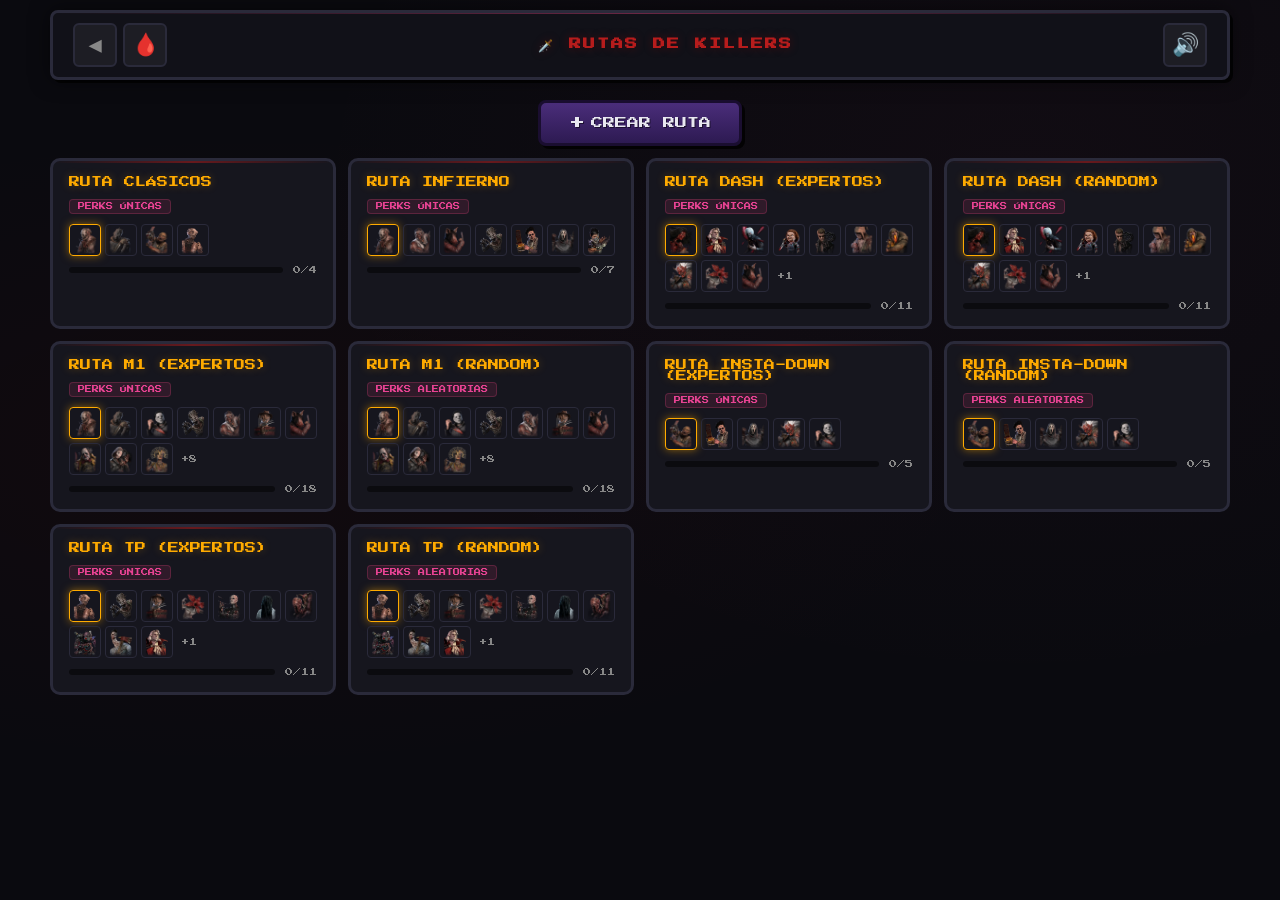
==== killer-routes.html @ 7a3ee20f "dbd" ====
<!DOCTYPE html>
<html lang="es">
<head>
    <meta charset="UTF-8">
    <meta name="viewport" content="width=device-width, initial-scale=1.0">
    <title>DBD Killer Routes | Dead by Daylight Roulette Challenge</title>
    <meta name="description" content="Crea rutas personalizadas de killers en Dead by Daylight. Desafia tu suerte con perks aleatorias, perks unicas y todo aleatorio. DBD roulette para partidas extremas.">
    <meta name="robots" content="index, follow, max-snippet:160, max-image-preview:large">
    <link rel="canonical" href="https://TU-DOMINIO.com/killer-routes.html">
    <meta property="og:title" content="DBD Killer Routes | Dead by Daylight Roulette Challenge">
    <meta property="og:description" content="Crea rutas personalizadas de killers para Dead by Daylight. Perks aleatorias, perks unicas y todo aleatorio en un solo desafio.">
    <meta property="og:type" content="website">
    <meta property="og:url" content="https://TU-DOMINIO.com/killer-routes.html">
    <meta property="og:locale" content="es_ES">
    <meta name="twitter:card" content="summary_large_image">
    <meta name="twitter:title" content="DBD Killer Routes | Dead by Daylight Roulette Challenge">
    <meta name="twitter:description" content="Rutas de killers con perks aleatorias para Dead by Daylight. DBD roulette challenge.">
    <link rel="icon" href="data:image/svg+xml,<svg xmlns='http://www.w3.org/2000/svg' viewBox='0 0 100 100'><text y='.9em' font-size='90'>🎲</text></svg>">
    <link rel="stylesheet" href="styles.css">
    <link href="https://fonts.googleapis.com/css2?family=Press+Start+2P&family=Share+Tech+Mono&display=swap" rel="stylesheet">
    <link rel="stylesheet" href="killer-routes.css">
    <script type="application/ld+json">
    {
      "@context": "https://schema.org",
      "@type": "WebApplication",
      "name": "DBD Killer Routes - Dead by Daylight Roulette",
      "url": "https://TU-DOMINIO.com/killer-routes.html",
      "description": "Crea y juega rutas personalizadas de killers con perks aleatorias en Dead by Daylight.",
      "applicationCategory": "GameApplication",
      "operatingSystem": "Web",
      "inLanguage": "es"
    }
    </script>
</head>
<body>
    <div class="app-container">
        <header class="top-bar">
            <nav class="kr-nav-links" aria-label="Navegacion principal">
                <a href="index.html" class="nav-btn" title="Reto Principal">◀</a>
                <a href="unique-killer.html" class="nav-btn" title="Killer Único">🩸</a>
            </nav>
            <div class="top-bar-title">
                <h1 class="page-title">🗡️ RUTAS DE KILLERS</h1>
            </div>
            <button class="config-btn" id="configBtn" title="Sonidos">🔊</button>
        </header>

        <main class="kr-main" id="krMain">
            <div class="kr-list-view" id="krListView">
                <div class="kr-header-actions">
                    <button class="btn btn-create-route" id="btnCreateRoute">
                        <span class="btn-icon">+</span>
                        <span>CREAR RUTA</span>
                    </button>
                </div>

                <div class="kr-routes-grid" id="krRoutesGrid">
                    <div class="kr-empty">Aún no hay rutas creadas</div>
                </div>
            </div>

            <div class="kr-create-view" id="krCreateView" style="display:none">
                <div class="kr-create-panel">
                    <h3 class="panel-title">CREAR NUEVA RUTA</h3>
                    <div class="kr-form-group">
                        <label class="kr-label">Nombre de la ruta</label>
                        <input type="text" id="routeNameInput" class="kr-input" placeholder="Ej: Killers Dash" maxlength="30">
                    </div>
                    <div class="kr-form-group">
                        <label class="kr-label">Tipo de desafío</label>
                        <div class="kr-challenge-types" id="challengeTypes">
                            <button class="kr-challenge-btn active" data-type="perks_random">PERKS ALEATORIAS</button>
                            <button class="kr-challenge-btn" data-type="perks_unique">PERKS ÚNICAS</button>
                            <button class="kr-challenge-btn" data-type="all_random">TODO ALEATORIO</button>
                            <button class="kr-challenge-btn" data-type="no_restriction">SIN RESTRICCIÓN</button>
                        </div>
                    </div>
                    <div class="kr-form-group">
                        <label class="kr-label">Selecciona los killers de la ruta</label>
                        <div class="kr-killer-selector" id="killerSelector"></div>
                    </div>
                    <div class="kr-form-group">
                        <label class="kr-label">Orden de la ruta</label>
                        <div class="kr-route-order" id="routeOrder"></div>
                    </div>
                    <div class="kr-create-actions">
                        <button class="btn btn-save-route" id="btnSaveRoute">GUARDAR RUTA</button>
                        <button class="btn btn-close" id="btnCancelCreate">CANCELAR</button>
                    </div>
                </div>
            </div>

            <div class="kr-play-view" id="krPlayView" style="display:none">
                <div class="kr-route-info" id="krRouteInfo">
                    <div class="kr-route-header">
                        <button class="btn btn-back" id="btnBackToList">◀ RUTAS</button>
                        <h2 class="kr-route-title" id="krRouteTitle">—</h2>
                        <div class="kr-route-meta" id="krRouteMeta"></div>
                    </div>
                    <div class="kr-progress-bar-container">
                        <div class="kr-progress-bar-fill" id="krProgressFill" style="width:0%"></div>
                    </div>
                    <div class="kr-progress-info">
                        <span class="kr-progress-text" id="krProgressText">0 / 0</span>
                    </div>
                </div>

                <div class="kr-current-challenge" id="krCurrentChallenge" style="display:none">
                    <div class="kr-challenge-killer" id="krChallengeKiller">
                        <div class="kr-portrait" id="krPortrait">
                            <span class="killer-placeholder-icon">?</span>
                        </div>
                        <p class="kr-killer-name" id="krKillerName">Esperando...</p>
                    </div>

                    <div class="kr-challenge-perks" id="krChallengePerks"></div>

                    <div class="kr-challenge-actions">
                        <button class="btn btn-win" id="btnRouteWin">
                            <span class="btn-icon">✓</span>
                            <span>VICTORIA</span>
                        </button>
                        <button class="btn btn-lose" id="btnRouteLose">
                            <span class="btn-icon">✗</span>
                            <span>DERROTA</span>
                        </button>
                    </div>
                </div>

                <div class="kr-route-paths" id="krRoutePaths"></div>

                <div class="kr-play-actions" id="krPlayActions">
                    <button class="btn btn-start-route" id="btnStartRoute">
                        <span class="randomize-icon">⚔️</span>
                        INICIAR DESAFÍO
                    </button>
                    <button class="btn btn-reset-route" id="btnResetRoute">REINICIAR RUTA</button>
                </div>
            </div>
        </main>
    </div>

    <div class="modal-overlay" id="resetRouteModal">
        <div class="modal">
            <h2 class="modal-title">⚠ CONFIRMAR</h2>
            <p class="modal-text">¿Reiniciar el progreso de esta ruta? Perderás todo avance.</p>
            <div class="modal-buttons">
                <button class="btn btn-danger" id="btnConfirmResetRoute">SÍ, REINICIAR</button>
                <button class="btn btn-close" id="btnCancelResetRoute">CANCELAR</button>
            </div>
        </div>
    </div>

    <div class="modal-overlay" id="deleteRouteModal">
        <div class="modal">
            <h2 class="modal-title">⚠ ELIMINAR RUTA</h2>
            <p class="modal-text" id="deleteRouteText">¿Estás seguro de eliminar esta ruta?</p>
            <div class="modal-buttons">
                <button class="btn btn-danger" id="btnConfirmDeleteRoute">ELIMINAR</button>
                <button class="btn btn-close" id="btnCancelDeleteRoute">CANCELAR</button>
            </div>
        </div>
    </div>

    <div class="tooltip" id="tooltip"></div>
    <div class="toast-container" id="toastContainer"></div>

    <script src="killer-routes.js"></script>
</body>
</html>
---- styles.css ----
:root {
    --bg-main: #0a0a0f;
    --bg-dark: #111118;
    --bg-panel: #16161e;
    --bg-panel-light: #1c1c28;
    --border-thick: 3px;
    --border-color: #2a2a3a;
    --border-highlight: #4a4a5a;
    --color-pink: #c23b6e;
    --color-pink-light: #e84393;
    --color-green: #1db954;
    --color-green-dark: #168f42;
    --color-red: #b71c1c;
    --color-red-dark: #8b1515;
    --color-blue-killer: #1a3a5c;
    --color-blue-killer-hover: #224a72;
    --color-gray-panel: #1e1e2a;
    --color-gray-selected: #2d2050;
    --color-orange: #e17055;
    --color-yellow: #ffc107;
    --color-white: #e8e8f0;
    --color-gold: #ffab00;
    --color-blood: #8b0000;
    --color-blood-glow: rgba(139, 0, 0, 0.3);
    --shadow-retro: 3px 3px 0px rgba(0, 0, 0, 0.8);
    --shadow-glow: 0 0 15px rgba(194, 59, 110, 0.15);
    --transition-normal: 0.3s ease;
    --font-retro: 'Press Start 2P', cursive;
    --font-mono: 'Share Tech Mono', monospace;
}

* {
    margin: 0;
    padding: 0;
    box-sizing: border-box;
}

body {
    font-family: var(--font-mono);
    background-color: var(--bg-main);
    background-image:
        radial-gradient(ellipse at 20% 50%, rgba(139, 0, 0, 0.06) 0%, transparent 50%),
        radial-gradient(ellipse at 80% 20%, rgba(194, 59, 110, 0.04) 0%, transparent 50%);
    color: var(--color-white);
    min-height: 100vh;
    overflow-x: hidden;
}

.app-container {
    max-width: 1200px;
    margin: 0 auto;
    padding: 10px;
    min-height: 100vh;
    display: flex;
    flex-direction: column;
}

/* ===== TOP BAR ===== */
.top-bar {
    background: var(--bg-dark);
    border: var(--border-thick) solid var(--border-color);
    border-radius: 8px;
    padding: 10px 20px;
    display: flex;
    align-items: center;
    justify-content: space-between;
    box-shadow: var(--shadow-retro), 0 0 20px rgba(0, 0, 0, 0.5);
    margin-bottom: 10px;
    color: var(--color-white);
    position: relative;
    overflow: hidden;
}

.top-bar::before {
    content: '';
    position: absolute;
    top: 0;
    left: 0;
    right: 0;
    height: 1px;
    background: linear-gradient(90deg, transparent, var(--color-pink), transparent);
    opacity: 0.5;
}

.top-bar-title {
    flex: 1;
    text-align: center;
}

.page-title {
    font-family: var(--font-retro);
    font-size: 12px;
    color: var(--color-red);
    text-shadow: 0 0 10px rgba(139, 0, 0, 0.4);
    letter-spacing: 2px;
}

.user-section {
    display: flex;
    align-items: center;
    gap: 10px;
}

.user-avatar {
    width: 44px;
    height: 44px;
    background: linear-gradient(135deg, var(--color-pink), #6b1d3a);
    border: 3px solid var(--border-color);
    border-radius: 50%;
    display: flex;
    align-items: center;
    justify-content: center;
    font-family: var(--font-retro);
    font-size: 16px;
    color: var(--color-white);
    cursor: pointer;
    transition: transform var(--transition-normal), box-shadow var(--transition-normal);
}

.user-avatar:hover {
    transform: scale(1.1);
    box-shadow: 0 0 15px var(--color-pink);
}

.user-name {
    font-family: var(--font-retro);
    font-size: 14px;
    color: var(--color-white);
    text-shadow: 0 0 10px rgba(232, 67, 147, 0.3);
}

.stats-section {
    display: flex;
    gap: 15px;
}

.stat-box {
    background: rgba(255, 255, 255, 0.03);
    border: 2px solid var(--border-color);
    border-radius: 6px;
    padding: 6px 14px;
    text-align: center;
    min-width: 90px;
}

.stat-label {
    display: block;
    font-size: 7px;
    font-family: var(--font-retro);
    color: #555;
    margin-bottom: 2px;
    letter-spacing: 1px;
}

.stat-value {
    display: block;
    font-size: 16px;
    font-family: var(--font-retro);
    color: var(--color-gold);
    text-shadow: 0 0 8px rgba(255, 171, 0, 0.3);
}

.nav-btn {
    background: rgba(255, 255, 255, 0.05);
    border: 2px solid var(--border-color);
    border-radius: 6px;
    color: #888;
    font-size: 22px;
    width: 44px;
    height: 44px;
    cursor: pointer;
    transition: all var(--transition-normal);
    display: flex;
    align-items: center;
    justify-content: center;
    text-decoration: none;
    line-height: 1;
}

.nav-btn:hover {
    background: rgba(139, 0, 0, 0.3);
    color: var(--color-white);
    box-shadow: 0 0 10px rgba(139, 0, 0, 0.3);
}

.config-btn {
    background: rgba(255, 255, 255, 0.05);
    border: 2px solid var(--border-color);
    border-radius: 6px;
    color: #888;
    font-size: 22px;
    width: 44px;
    height: 44px;
    cursor: pointer;
    transition: all var(--transition-normal);
    display: flex;
    align-items: center;
    justify-content: center;
}

.config-btn:hover {
    background: rgba(255, 255, 255, 0.1);
    color: var(--color-white);
    transform: rotate(90deg);
    box-shadow: 0 0 10px rgba(255, 255, 255, 0.1);
}

/* ===== MAIN CONTENT ===== */
.main-content {
    display: flex;
    gap: 10px;
    flex: 1;
}

/* ===== LEFT PANEL ===== */
.left-panel {
    width: 260px;
    min-width: 260px;
    display: flex;
    flex-direction: column;
    gap: 10px;
    flex-shrink: 0;
}

.panel {
    border: var(--border-thick) solid var(--border-color);
    border-radius: 8px;
    padding: 12px;
    box-shadow: var(--shadow-retro);
}

.panel-title {
    font-family: var(--font-retro);
    font-size: 10px;
    margin-bottom: 10px;
    text-align: center;
    letter-spacing: 2px;
}

/* ===== PROGRESS PANEL ===== */
.panel-progress {
    background: linear-gradient(135deg, #3a0a1a, #1a0510);
    border-color: var(--color-pink);
    color: var(--color-white);
    position: relative;
    overflow: hidden;
}

.panel-progress::before {
    content: '';
    position: absolute;
    top: 0;
    left: -100%;
    width: 200%;
    height: 100%;
    background: linear-gradient(90deg, transparent, rgba(194, 59, 110, 0.05), transparent);
    animation: shimmer 3s ease-in-out infinite;
    pointer-events: none;
}

@keyframes shimmer {
    0% { transform: translateX(-50%); }
    100% { transform: translateX(50%); }
}

.panel-progress .panel-title {
    color: var(--color-pink-light);
    text-shadow: 0 0 10px rgba(232, 67, 147, 0.5);
}

.progress-bar-container {
    background: rgba(0, 0, 0, 0.5);
    border: 2px solid #333;
    border-radius: 10px;
    height: 24px;
    overflow: hidden;
    position: relative;
}

.progress-bar-fill {
    height: 100%;
    background: linear-gradient(90deg, #1db954, #4ade80);
    border-radius: 8px;
    transition: width 0.6s ease;
    position: relative;
    box-shadow: 0 0 10px rgba(29, 185, 84, 0.4);
}

.progress-bar-fill::after {
    content: '';
    position: absolute;
    top: 0;
    left: 0;
    right: 0;
    bottom: 50%;
    background: rgba(255, 255, 255, 0.15);
    border-radius: 8px 8px 0 0;
}

.progress-info {
    display: flex;
    justify-content: space-between;
    align-items: center;
    margin-top: 8px;
}

.progress-percent {
    font-family: var(--font-retro);
    font-size: 14px;
    text-shadow: 0 0 8px rgba(255, 171, 0, 0.4);
    color: var(--color-gold);
}

.progress-detail {
    font-size: 11px;
    opacity: 0.7;
    color: #aaa;
}

/* ===== CURRENT KILLER PANEL ===== */
.panel-current {
    background: var(--bg-panel);
    border-color: #333;
    color: var(--color-white);
    text-align: center;
    flex: 1;
    min-height: 0;
    overflow: hidden;
}

.panel-current .panel-title {
    color: #aaa;
    text-shadow: none;
}

.current-killer-portrait {
    width: 100px;
    height: 100px;
    margin: 10px auto;
    background: #0d0d12;
    border: 3px solid var(--border-color);
    border-radius: 12px;
    display: flex;
    align-items: center;
    justify-content: center;
    font-size: 40px;
    transition: all var(--transition-normal);
    overflow: hidden;
    position: relative;
}

.current-killer-portrait.active {
    border-color: var(--color-gold);
    box-shadow: 0 0 20px rgba(255, 171, 0, 0.3), 0 0 40px rgba(255, 171, 0, 0.1);
}

.killer-placeholder-icon {
    font-family: var(--font-retro);
    color: #333;
}

.current-killer-name {
    font-family: var(--font-retro);
    font-size: 11px;
    margin: 8px 0;
    text-shadow: 0 0 8px rgba(232, 232, 240, 0.2);
    color: var(--color-white);
}

.current-perks {
    display: flex;
    justify-content: center;
    gap: 10px;
    margin: 16px 0;
    min-height: 96px;
    flex-wrap: wrap;
}

.perk-slot {
    width: 72px;
    height: 72px;
    background: #0d0d12;
    border: 2px solid #333;
    border-radius: 8px;
    display: flex;
    align-items: center;
    justify-content: center;
    font-size: 8px;
    font-family: var(--font-retro);
    color: #444;
    transition: all var(--transition-normal);
    position: relative;
    overflow: visible;
}

.perk-slot.filled {
    border-color: var(--color-yellow);
    color: var(--color-yellow);
    box-shadow: 0 0 8px rgba(255, 193, 7, 0.2);
}

.perk-slot.filled::before {
    display: none;
}
.perk-slot.filled .perk-image {
    width: 100%;
    height: 100%;
    object-fit: cover;
    border-radius: 4px;
}

.perk-slot.spinning {
    animation: perkSpin 0.1s linear infinite;
}

@keyframes perkSpin {
    0% { transform: scaleY(0.8); }
    50% { transform: scaleY(1.1); }
    100% { transform: scaleY(0.8); }
}

.perk-slot-name {
    position: absolute;
    bottom: -22px;
    left: 50%;
    transform: translateX(-50%);
    font-size: 6px;
    white-space: nowrap;
    color: #aaa;
    font-family: var(--font-mono);
    text-align: center;
    pointer-events: none;
}

.current-status {
    margin-top: 8px;
}

.status-badge {
    font-family: var(--font-retro);
    font-size: 9px;
    padding: 4px 12px;
    border-radius: 4px;
    border: 2px solid rgba(255, 255, 255, 0.1);
    display: inline-block;
}

.status-waiting {
    background: #1a1a24;
    color: #555;
    border-color: #333;
}

.status-inprogress {
    background: var(--color-orange);
    color: var(--color-white);
    animation: pulse 1.5s ease-in-out infinite;
    border-color: #c45a3a;
}

.status-completed {
    background: var(--color-green);
    color: var(--color-white);
    border-color: var(--color-green-dark);
}

.status-failed {
    background: var(--color-red);
    color: var(--color-white);
    border-color: var(--color-red-dark);
    animation: failedPulse 0.8s ease;
}

@keyframes pulse {
    0%, 100% { opacity: 1; box-shadow: 0 0 5px rgba(225, 112, 85, 0.3); }
    50% { opacity: 0.7; box-shadow: 0 0 15px rgba(225, 112, 85, 0.6); }
}

@keyframes failedPulse {
    0% { box-shadow: 0 0 0 rgba(183, 28, 28, 0); }
    50% { box-shadow: 0 0 30px rgba(183, 28, 28, 0.8); }
    100% { box-shadow: 0 0 5px rgba(183, 28, 28, 0.3); }
}

/* ===== ACTION BUTTONS ===== */
.action-buttons {
    display: flex;
    gap: 8px;
    position: relative;
    z-index: 10;
}

.btn {
    font-family: var(--font-retro);
    cursor: pointer;
    border: var(--border-thick) solid rgba(0, 0, 0, 0.5);
    border-radius: 8px;
    transition: all var(--transition-normal);
    display: flex;
    align-items: center;
    justify-content: center;
    gap: 6px;
    text-shadow: 1px 1px 0 rgba(0, 0, 0, 0.5);
}

.btn:hover:not(:disabled) {
    transform: translateY(-2px);
    box-shadow: 0 4px 15px rgba(0, 0, 0, 0.5);
}

.btn:active:not(:disabled) {
    transform: translateY(0);
    box-shadow: none;
}

.btn:disabled {
    opacity: 0.3;
    cursor: not-allowed;
    filter: grayscale(0.8);
}

.btn-win {
    background: linear-gradient(180deg, #1db954, #168f42);
    color: var(--color-white);
    padding: 12px;
    font-size: 11px;
    flex: 1;
    box-shadow: var(--shadow-retro);
}

.btn-win:hover:not(:disabled) {
    background: linear-gradient(180deg, #22cc5e, #1db954);
    box-shadow: 0 4px 15px rgba(29, 185, 84, 0.4);
}

.btn-lose {
    background: linear-gradient(180deg, #b71c1c, #8b1515);
    color: var(--color-white);
    padding: 12px;
    font-size: 11px;
    flex: 1;
    box-shadow: var(--shadow-retro);
}

.btn-lose:hover:not(:disabled) {
    background: linear-gradient(180deg, #d32f2f, #b71c1c);
    box-shadow: 0 4px 15px rgba(183, 28, 28, 0.4);
}

.btn-danger {
    background: linear-gradient(180deg, #b71c1c, #8b1515);
    color: var(--color-white);
    padding: 8px 16px;
    font-size: 9px;
    box-shadow: var(--shadow-retro);
}

.btn-danger:hover:not(:disabled) {
    background: linear-gradient(180deg, #d32f2f, #b71c1c);
}

.btn-close {
    background: #2a2a3a;
    color: var(--color-white);
    padding: 8px 20px;
    font-size: 10px;
    box-shadow: var(--shadow-retro);
}

.btn-close:hover {
    background: #3a3a4a;
}

.btn-icon {
    font-size: 16px;
}

/* ===== CENTER PANEL ===== */
.center-panel {
    flex: 1;
    background: var(--bg-panel);
    border: var(--border-thick) solid var(--border-color);
    border-radius: 8px;
    padding: 16px;
    box-shadow: var(--shadow-retro), 0 0 30px rgba(0, 0, 0, 0.3);
    display: flex;
    flex-direction: column;
    position: relative;
}

.section-title {
    font-family: var(--font-retro);
    font-size: 14px;
    text-align: center;
    margin-bottom: 14px;
    color: #888;
    text-shadow: none;
    letter-spacing: 2px;
}

/* ===== KILLER GRID ===== */
.killer-grid {
    display: grid;
    grid-template-columns: repeat(6, 1fr);
    gap: 6px;
    flex: 1;
    align-content: start;
    overflow-y: auto;
    padding-right: 4px;
}

.killer-card {
    aspect-ratio: 5/4;
    background: var(--color-blue-killer);
    border: 2px solid #1a2a40;
    border-radius: 6px;
    display: flex;
    flex-direction: column;
    align-items: stretch;
    justify-content: flex-start;
    cursor: pointer;
    transition: all var(--transition-normal);
    position: relative;
    overflow: hidden;
}

.killer-card::before {
    content: '';
    position: absolute;
    top: 0;
    left: 0;
    right: 0;
    bottom: 70%;
    background: linear-gradient(180deg, rgba(255,255,255,0.08), transparent);
    border-radius: 4px 4px 0 0;
    pointer-events: none;
    z-index: 1;
}

.killer-card:hover:not(.completed) {
    transform: translateY(-3px);
    box-shadow: 0 4px 15px rgba(0, 0, 0, 0.5);
    z-index: 2;
    border-color: #4a6a8a;
}

.killer-card .killer-img {
    width: 100%;
    height: 80%;
    object-fit: cover;
    border-radius: 4px 4px 0 0;
    pointer-events: none;
    filter: brightness(0.85);
    transition: filter var(--transition-normal);
}

.killer-card:hover .killer-img {
    filter: brightness(1);
}

.killer-card .killer-card-name {
    font-family: var(--font-retro);
    font-size: 6px;
    color: rgba(255, 255, 255, 0.85);
    text-align: center;
    text-shadow: 1px 1px 2px rgba(0, 0, 0, 0.8);
    line-height: 1.2;
    padding: 2px;
    width: 100%;
    height: 20%;
    display: flex;
    align-items: center;
    justify-content: center;
    overflow: hidden;
    background: rgba(0, 0, 0, 0.4);
}

.killer-card.selected {
    background: linear-gradient(135deg, #2d2050, #3d2870);
    border: 2px solid var(--color-gold);
    box-shadow: 0 0 20px rgba(255, 171, 0, 0.4), 0 0 40px rgba(255, 171, 0, 0.15), inset 0 0 15px rgba(255, 171, 0, 0.15);
    animation: selectedGlow 2s ease-in-out infinite;
    transform: scale(1.05);
    z-index: 3;
}

.killer-card.selected .killer-img {
    filter: brightness(1.2) saturate(1.3);
}

.killer-card.selected .killer-card-name {
    color: var(--color-gold);
    text-shadow: 0 0 6px rgba(255, 171, 0, 0.6);
    background: rgba(255, 171, 0, 0.15);
}

@keyframes selectedGlow {
    0%, 100% { box-shadow: 0 0 20px rgba(255, 171, 0, 0.4), 0 0 40px rgba(255, 171, 0, 0.15), inset 0 0 15px rgba(255, 171, 0, 0.15); }
    50% { box-shadow: 0 0 30px rgba(255, 171, 0, 0.6), 0 0 60px rgba(255, 171, 0, 0.25), inset 0 0 25px rgba(255, 171, 0, 0.25); }
}

.killer-card.completed {
    background: linear-gradient(135deg, #0d3d1a, #1a5c2a);
    border-color: #1a5c2a;
    opacity: 0.85;
}

.killer-card.completed .killer-img {
    filter: brightness(0.7) saturate(0.8);
}

.killer-card.completed::after {
    content: '\2713';
    position: absolute;
    top: 4px;
    right: 6px;
    font-size: 14px;
    font-family: var(--font-retro);
    color: #4ade80;
    text-shadow: 0 0 8px rgba(74, 222, 128, 0.5);
    z-index: 2;
}

.killer-card.recently-defeated {
    background: rgba(183, 28, 28, 0.4);
    border-color: #8b1515;
    animation: defeatedFlash 0.5s ease;
}

@keyframes defeatedFlash {
    0% { transform: scale(1); }
    25% { transform: scale(0.9); background: rgba(183, 28, 28, 0.8); box-shadow: 0 0 30px rgba(183, 28, 28, 0.5); }
    50% { transform: scale(1.05); }
    100% { transform: scale(1); }
}

.killer-card.cycling {
    background: var(--color-yellow) !important;
    transform: scale(1.05);
    box-shadow: 0 0 15px rgba(255, 193, 7, 0.5);
    border-color: var(--color-yellow);
    transition: background 0.06s, transform 0.06s, box-shadow 0.06s;
}

.killer-card.cycling .killer-img {
    filter: brightness(1.1) saturate(1.2) !important;
}

.killer-card.cycling .killer-card-name {
    color: #000 !important;
    text-shadow: none !important;
}

.killer-card.just-completed {
    animation: completionBurst 0.6s ease;
}

@keyframes completionBurst {
    0% { transform: scale(1); background: var(--color-gold); }
    30% { transform: scale(1.15); background: var(--color-green); box-shadow: 0 0 30px rgba(29, 185, 84, 0.6); }
    60% { transform: scale(0.95); }
    100% { transform: scale(1); }
}

/* ===== RANDOMIZE BUTTON ===== */
.btn-randomize {
    background: linear-gradient(180deg, #4a2d7a, #2d1a52);
    color: var(--color-white);
    padding: 14px 24px;
    font-size: 14px;
    margin-top: 14px;
    box-shadow: var(--shadow-retro);
    border: var(--border-thick) solid #1a0e30;
    border-radius: 8px;
    width: 100%;
    text-align: center;
    position: relative;
    overflow: hidden;
}

.btn-randomize::before {
    content: '';
    position: absolute;
    top: 0;
    left: -100%;
    width: 200%;
    height: 100%;
    background: linear-gradient(90deg, transparent, rgba(255, 255, 255, 0.05), transparent);
    animation: btnShimmer 3s ease-in-out infinite;
    pointer-events: none;
}

@keyframes btnShimmer {
    0% { left: -100%; }
    100% { left: 100%; }
}

.btn-randomize:hover:not(:disabled) {
    background: linear-gradient(180deg, #5a3d8a, #3d2a62);
    box-shadow: 0 4px 20px rgba(74, 45, 122, 0.5);
    transform: translateY(-2px);
}

.btn-randomize:active:not(:disabled) {
    transform: translateY(0);
    box-shadow: none;
}

.btn-randomize:disabled {
    opacity: 0.35;
    filter: grayscale(0.7);
}

.randomize-icon {
    font-size: 20px;
}

/* ===== MODALS ===== */
.modal-overlay {
    position: fixed;
    top: 0;
    left: 0;
    width: 100%;
    height: 100%;
    background: rgba(0, 0, 0, 0.85);
    display: none;
    align-items: center;
    justify-content: center;
    z-index: 1000;
    backdrop-filter: blur(6px);
}

.modal-overlay.active {
    display: flex;
    animation: fadeIn 0.3s ease;
}

@keyframes fadeIn {
    from { opacity: 0; }
    to { opacity: 1; }
}

.modal {
    background: var(--bg-dark);
    border: 2px solid var(--border-color);
    border-radius: 12px;
    padding: 24px;
    color: var(--color-white);
    box-shadow: 0 10px 40px rgba(0, 0, 0, 0.7);
    min-width: 340px;
    max-width: 500px;
    width: 90%;
    animation: modalSlideIn 0.3s ease;
}

@keyframes modalSlideIn {
    from { transform: translateY(-30px); opacity: 0; }
    to { transform: translateY(0); opacity: 1; }
}

.modal-title {
    font-family: var(--font-retro);
    font-size: 14px;
    text-align: center;
    margin-bottom: 20px;
    color: var(--color-gold);
    text-shadow: 0 0 10px rgba(255, 171, 0, 0.3);
}

.modal-perks {
    text-align: center;
    min-width: 400px;
}

.modal-perks .modal-title {
    color: var(--color-pink-light);
    text-shadow: 0 0 10px rgba(232, 67, 147, 0.4);
}

.setting-row {
    display: flex;
    justify-content: space-between;
    align-items: center;
    padding: 10px 0;
    border-bottom: 1px solid #222;
}

.setting-row label {
    font-family: var(--font-retro);
    font-size: 10px;
    color: #888;
}

.setting-row.danger-zone {
    border-bottom: none;
    margin-top: 10px;
}

.modal-input {
    background: #111;
    border: 2px solid #333;
    border-radius: 4px;
    color: var(--color-white);
    font-family: var(--font-mono);
    padding: 6px 10px;
    font-size: 14px;
    width: 150px;
}

.modal-input:focus {
    outline: none;
    border-color: var(--color-pink);
    box-shadow: 0 0 8px rgba(194, 59, 110, 0.3);
}

.toggle-btn {
    background: var(--color-green);
    border: 2px solid var(--color-green-dark);
    border-radius: 4px;
    color: var(--color-white);
    font-family: var(--font-retro);
    font-size: 10px;
    padding: 6px 14px;
    cursor: pointer;
    transition: all var(--transition-normal);
}

.toggle-btn.off {
    background: #333;
    border-color: #555;
}

.toggle-btn:hover {
    box-shadow: 0 0 10px rgba(29, 185, 84, 0.3);
}

.modal-text {
    text-align: center;
    font-size: 13px;
    margin: 16px 0;
    color: #aaa;
    line-height: 1.5;
}

.modal-buttons {
    display: flex;
    gap: 10px;
    justify-content: center;
    margin-top: 16px;
}

/* ===== PERK REVEAL ===== */
.perk-reveal-container {
    display: flex;
    justify-content: center;
    gap: 16px;
    margin: 24px 0;
}

.perk-reveal-slot {
    width: 110px;
    height: 110px;
    background: #0d0d12;
    border: 3px solid #333;
    border-radius: 12px;
    display: flex;
    flex-direction: column;
    align-items: center;
    justify-content: center;
    transition: all 0.5s ease;
    overflow: hidden;
    position: relative;
}

.perk-reveal-slot.revealed {
    border-color: var(--color-gold);
    box-shadow: 0 0 20px rgba(255, 171, 0, 0.3);
    animation: perkRevealBounce 0.4s ease;
}

@keyframes perkRevealBounce {
    0% { transform: scale(0.8); }
    50% { transform: scale(1.1); }
    100% { transform: scale(1); }
}

.perk-reveal-slot .perk-reveal-icon {
    font-size: 32px;
    margin-bottom: 4px;
    display: flex;
    align-items: center;
    justify-content: center;
}
.perk-reveal-slot .perk-reveal-icon .perk-image {
    width: 64px;
    height: 64px;
    object-fit: cover;
    border-radius: 8px;
}

.perk-reveal-slot .perk-reveal-label {
    font-family: var(--font-retro);
    font-size: 6px;
    color: var(--color-gold);
    text-align: center;
    padding: 0 4px;
    line-height: 1.3;
    text-shadow: 0 0 5px rgba(255, 171, 0, 0.3);
}

.perk-reveal-slot.spinning-slot {
    animation: perkReelSpin 0.1s linear infinite;
    border-color: #555;
}

@keyframes perkReelSpin {
    0% { transform: scaleY(1); opacity: 1; }
    50% { transform: scaleY(0.6); opacity: 0.7; }
    100% { transform: scaleY(1); opacity: 1; }
}

.perk-reveal-slot .spinning-text {
    font-family: var(--font-retro);
    font-size: 20px;
    color: #333;
    animation: spinChars 0.1s linear infinite;
}

@keyframes spinChars {
    0% { opacity: 1; }
    50% { opacity: 0.3; }
    100% { opacity: 1; }
}

/* ===== TOOLTIP ===== */
.tooltip {
    position: fixed;
    background: #0d0d18;
    border: 2px solid #333;
    border-radius: 8px;
    padding: 12px 16px;
    color: var(--color-white);
    font-family: var(--font-mono);
    font-size: 12px;
    pointer-events: none;
    z-index: 9999;
    opacity: 0;
    transition: opacity 0.2s ease;
    box-shadow: 0 8px 30px rgba(0, 0, 0, 0.7);
    min-width: 200px;
}

.tooltip.visible {
    opacity: 1;
}

.tooltip .tooltip-name {
    font-family: var(--font-retro);
    font-size: 10px;
    color: var(--color-gold);
    margin-bottom: 8px;
    text-shadow: 0 0 8px rgba(255, 171, 0, 0.3);
    display: flex;
    align-items: center;
    gap: 6px;
}

.tooltip .tooltip-name img {
    width: 24px;
    height: 24px;
    border-radius: 4px;
    object-fit: cover;
}

.tooltip .tooltip-stat {
    display: flex;
    justify-content: space-between;
    padding: 3px 0;
    border-bottom: 1px solid #1a1a2a;
    font-size: 11px;
}

.tooltip .tooltip-stat:last-child {
    border-bottom: none;
}

.tooltip .tooltip-stat-label {
    color: #666;
}

.tooltip .tooltip-stat-value {
    color: var(--color-white);
    font-weight: bold;
}

.tooltip .tooltip-stat-value.wins {
    color: var(--color-green);
    text-shadow: 0 0 5px rgba(29, 185, 84, 0.3);
}

.tooltip .tooltip-stat-value.losses {
    color: var(--color-red);
    text-shadow: 0 0 5px rgba(183, 28, 28, 0.3);
}

/* ===== TOAST NOTIFICATIONS ===== */
.toast-container {
    position: fixed;
    bottom: 20px;
    right: 20px;
    z-index: 9998;
    display: flex;
    flex-direction: column;
    gap: 8px;
}

.toast {
    background: var(--bg-dark);
    border: 2px solid var(--border-color);
    border-radius: 8px;
    padding: 12px 20px;
    color: var(--color-white);
    font-family: var(--font-retro);
    font-size: 8px;
    line-height: 1.5;
    animation: toastSlideIn 0.3s ease, toastSlideOut 0.3s ease 3.7s forwards;
    box-shadow: 0 4px 20px rgba(0, 0, 0, 0.5);
    max-width: 350px;
}

.toast.success {
    border-color: var(--color-green);
    background: linear-gradient(135deg, #0a2a1a, #111118);
    box-shadow: 0 4px 20px rgba(29, 185, 84, 0.2);
}

.toast.error {
    border-color: var(--color-red);
    background: linear-gradient(135deg, #2a0a0a, #111118);
    box-shadow: 0 4px 20px rgba(183, 28, 28, 0.2);
}

.toast.info {
    border-color: #4a2d7a;
    background: linear-gradient(135deg, #1a0e30, #111118);
    box-shadow: 0 4px 20px rgba(74, 45, 122, 0.2);
}

@keyframes toastSlideIn {
    from { transform: translateX(100px); opacity: 0; }
    to { transform: translateX(0); opacity: 1; }
}

@keyframes toastSlideOut {
    from { transform: translateX(0); opacity: 1; }
    to { transform: translateX(100px); opacity: 0; }
}

/* ===== RESET ANIMATION ===== */
.reset-flash {
    animation: resetFlash 0.8s ease;
}

@keyframes resetFlash {
    0% { filter: brightness(1); }
    10% { filter: brightness(3) saturate(0); }
    25% { filter: brightness(0.2); }
    40% { filter: brightness(2) hue-rotate(30deg); }
    55% { filter: brightness(0.3); }
    70% { filter: brightness(1.5); }
    100% { filter: brightness(1); }
}

/* ===== SCROLLBAR ===== */
::-webkit-scrollbar {
    width: 6px;
}

::-webkit-scrollbar-track {
    background: var(--bg-main);
}

::-webkit-scrollbar-thumb {
    background: #2a2a3a;
    border-radius: 3px;
}

::-webkit-scrollbar-thumb:hover {
    background: #3a3a5a;
}

/* ===== RESPONSIVE ===== */
@media (max-width: 900px) {
    .main-content {
        flex-direction: column;
    }
    .left-panel {
        width: 100%;
        min-width: unset;
        flex-direction: row;
        flex-wrap: wrap;
    }
    .panel-current {
        flex: 1;
        min-width: 200px;
    }
    .panel-progress {
        flex: 1;
        min-width: 200px;
    }
    .action-buttons {
        flex-direction: row;
        width: 100%;
    }
    .killer-grid {
        grid-template-columns: repeat(6, 1fr);
    }
}

@media (max-width: 600px) {
    .top-bar {
        flex-wrap: wrap;
        gap: 8px;
        justify-content: center;
    }
    .stats-section {
        order: 3;
        width: 100%;
        justify-content: center;
    }
    .stat-box {
        min-width: 70px;
        padding: 4px 8px;
    }
    .stat-label {
        font-size: 6px;
    }
    .stat-value {
        font-size: 12px;
    }
    .killer-grid {
        grid-template-columns: repeat(4, 1fr);
        gap: 4px;
    }
    .killer-card .killer-card-name {
        font-size: 5px;
    }
    .killer-card .killer-img {
        border-radius: 3px 3px 0 0;
    }
    .btn-randomize {
        font-size: 11px;
        padding: 10px 16px;
    }
    .modal-perks {
        min-width: unset;
        width: 95%;
    }
    .perk-reveal-container {
        gap: 8px;
    }
    .perk-reveal-slot {
        width: 65px;
        height: 65px;
    }
    .perk-reveal-slot .perk-reveal-icon {
        font-size: 24px;
    }
    .left-panel {
        flex-direction: column;
    }
    .panel-progress, .panel-current {
        min-width: unset;
    }
}

@media (prefers-reduced-motion: reduce) {
    *, *::before, *::after {
        animation-duration: 0.01ms !important;
        animation-iteration-count: 1 !important;
        transition-duration: 0.01ms !important;
    }
}
---- killer-routes.css ----
.kr-nav-links {
    display: flex;
    gap: 6px;
}

.kr-main {
    flex: 1;
    display: flex;
    flex-direction: column;
    gap: 12px;
    padding: 10px 0;
}

.kr-list-view,
.kr-create-view,
.kr-play-view {
    animation: fadeIn 0.3s ease;
}

.kr-header-actions {
    display: flex;
    justify-content: center;
    margin-bottom: 12px;
}

.btn-create-route {
    background: linear-gradient(180deg, #4a2d7a, #2d1a52);
    color: var(--color-white);
    padding: 12px 28px;
    font-size: 12px;
    border: var(--border-thick) solid #1a0e30;
    box-shadow: var(--shadow-retro);
}

.btn-create-route:hover:not(:disabled) {
    background: linear-gradient(180deg, #5a3d8a, #3d2a62);
    box-shadow: 0 4px 20px rgba(74, 45, 122, 0.5);
    transform: translateY(-2px);
}

.btn-create-route:disabled {
    opacity: 0.35;
    filter: grayscale(0.7);
}

.kr-routes-grid {
    display: grid;
    grid-template-columns: repeat(auto-fill, minmax(280px, 1fr));
    gap: 12px;
}

.kr-route-card {
    background: var(--bg-panel);
    border: var(--border-thick) solid var(--border-color);
    border-radius: 10px;
    padding: 16px;
    cursor: pointer;
    transition: all var(--transition-normal);
    position: relative;
    overflow: hidden;
}

.kr-route-card::before {
    content: '';
    position: absolute;
    top: 0;
    left: 0;
    right: 0;
    height: 2px;
    background: linear-gradient(90deg, transparent, var(--color-red), transparent);
    opacity: 0.5;
}

.kr-route-card:hover {
    border-color: var(--color-red);
    box-shadow: 0 0 15px rgba(139, 0, 0, 0.3);
    transform: translateY(-2px);
}

.kr-route-card-name {
    font-family: var(--font-retro);
    font-size: 11px;
    color: var(--color-gold);
    text-shadow: 0 0 8px rgba(255, 171, 0, 0.3);
    margin-bottom: 8px;
}

.kr-route-card-type {
    font-family: var(--font-retro);
    font-size: 7px;
    color: var(--color-pink-light);
    background: rgba(194, 59, 110, 0.15);
    border: 1px solid rgba(194, 59, 110, 0.3);
    border-radius: 4px;
    padding: 3px 8px;
    display: inline-block;
    margin-bottom: 10px;
}

.kr-route-card-killers {
    display: flex;
    gap: 4px;
    flex-wrap: wrap;
    margin-bottom: 10px;
}

.kr-route-card-killer {
    width: 32px;
    height: 32px;
    border-radius: 4px;
    overflow: hidden;
    border: 1px solid var(--border-color);
    transition: all var(--transition-normal);
}

.kr-route-card-killer.completed {
    border-color: var(--color-green);
    box-shadow: 0 0 6px rgba(29, 185, 84, 0.4);
}

.kr-route-card-killer.current {
    border-color: var(--color-gold);
    box-shadow: 0 0 8px rgba(255, 171, 0, 0.5);
    animation: pulse 1.5s ease-in-out infinite;
}

.kr-route-card-killer.lost {
    border-color: var(--color-red);
    opacity: 0.5;
}

.kr-route-card-killer img {
    width: 100%;
    height: 100%;
    object-fit: cover;
}

.kr-route-card-progress {
    display: flex;
    justify-content: space-between;
    align-items: center;
}

.kr-route-card-bar {
    flex: 1;
    height: 6px;
    background: rgba(0, 0, 0, 0.5);
    border-radius: 3px;
    margin-right: 10px;
    overflow: hidden;
}

.kr-route-card-bar-fill {
    height: 100%;
    background: linear-gradient(90deg, var(--color-green), #4ade80);
    border-radius: 3px;
    transition: width 0.5s ease;
}

.kr-route-card-count {
    font-family: var(--font-retro);
    font-size: 8px;
    color: #888;
}

.kr-route-card-delete {
    position: absolute;
    top: 8px;
    right: 8px;
    background: rgba(183, 28, 28, 0.3);
    border: 1px solid rgba(183, 28, 28, 0.5);
    border-radius: 4px;
    color: #ccc;
    font-size: 12px;
    width: 24px;
    height: 24px;
    cursor: pointer;
    display: flex;
    align-items: center;
    justify-content: center;
    transition: all var(--transition-normal);
    opacity: 0;
}

.kr-route-card:hover .kr-route-card-delete {
    opacity: 1;
}

.kr-route-card-delete:hover {
    background: var(--color-red);
    color: #fff;
    border-color: var(--color-red-dark);
}

.kr-empty {
    font-family: var(--font-mono);
    font-size: 12px;
    color: #444;
    text-align: center;
    padding: 40px 0;
    grid-column: 1 / -1;
}

.kr-create-panel {
    background: var(--bg-panel);
    border: var(--border-thick) solid var(--border-color);
    border-radius: 10px;
    padding: 20px;
    box-shadow: var(--shadow-retro), 0 0 20px rgba(0, 0, 0, 0.3);
}

.kr-form-group {
    margin-bottom: 16px;
}

.kr-label {
    display: block;
    font-family: var(--font-retro);
    font-size: 8px;
    color: #888;
    letter-spacing: 1px;
    margin-bottom: 8px;
}

.kr-input {
    width: 100%;
    background: #0d0d12;
    border: 2px solid var(--border-color);
    border-radius: 6px;
    color: var(--color-white);
    font-family: var(--font-mono);
    font-size: 14px;
    padding: 10px 14px;
    transition: border-color var(--transition-normal);
}

.kr-input:focus {
    outline: none;
    border-color: var(--color-pink);
    box-shadow: 0 0 8px rgba(194, 59, 110, 0.3);
}

.kr-challenge-types {
    display: flex;
    flex-wrap: wrap;
    gap: 8px;
}

.kr-challenge-btn {
    font-family: var(--font-retro);
    font-size: 7px;
    padding: 8px 12px;
    background: var(--bg-panel-light);
    border: 2px solid var(--border-color);
    border-radius: 6px;
    color: #888;
    cursor: pointer;
    transition: all var(--transition-normal);
    letter-spacing: 1px;
}

.kr-challenge-btn:hover {
    border-color: #555;
    color: #ccc;
}

.kr-challenge-btn.active {
    background: linear-gradient(135deg, #3a0a1a, #1a0510);
    border-color: var(--color-pink);
    color: var(--color-pink-light);
    box-shadow: 0 0 10px rgba(194, 59, 110, 0.3);
}

.kr-killer-selector {
    display: grid;
    grid-template-columns: repeat(auto-fill, minmax(70px, 1fr));
    gap: 6px;
    max-height: 250px;
    overflow-y: auto;
    padding: 8px;
    background: #0d0d12;
    border: 2px solid var(--border-color);
    border-radius: 6px;
}

.kr-killer-select-item {
    aspect-ratio: 5/4;
    background: var(--color-blue-killer);
    border: 2px solid #1a2a40;
    border-radius: 4px;
    cursor: pointer;
    transition: all var(--transition-normal);
    overflow: hidden;
    position: relative;
    display: flex;
    flex-direction: column;
}

.kr-killer-select-item:hover {
    border-color: #4a6a8a;
    transform: translateY(-2px);
}

.kr-killer-select-item.selected {
    border-color: var(--color-pink);
    background: linear-gradient(135deg, #2d2050, #3d2870);
    box-shadow: 0 0 10px rgba(194, 59, 110, 0.3);
}

.kr-killer-select-item.selected::after {
    content: '✓';
    position: absolute;
    top: 2px;
    right: 4px;
    font-size: 10px;
    color: var(--color-green);
    font-family: var(--font-retro);
    text-shadow: 0 0 4px rgba(29, 185, 84, 0.5);
    z-index: 2;
}

.kr-killer-select-item img {
    width: 100%;
    height: 75%;
    object-fit: cover;
    pointer-events: none;
}

.kr-killer-select-item .kr-ks-name {
    font-family: var(--font-retro);
    font-size: 5px;
    color: rgba(255, 255, 255, 0.85);
    text-align: center;
    padding: 1px 2px;
    height: 25%;
    display: flex;
    align-items: center;
    justify-content: center;
    background: rgba(0, 0, 0, 0.4);
    text-shadow: 1px 1px 2px rgba(0, 0, 0, 0.8);
}

.kr-route-order {
    display: flex;
    flex-wrap: wrap;
    gap: 6px;
    min-height: 40px;
    padding: 10px;
    background: #0d0d12;
    border: 2px solid var(--border-color);
    border-radius: 6px;
}

.kr-route-order-empty {
    font-family: var(--font-mono);
    font-size: 11px;
    color: #444;
}

.kr-order-item {
    display: flex;
    align-items: center;
    gap: 4px;
    background: var(--bg-panel-light);
    border: 2px solid var(--border-color);
    border-radius: 6px;
    padding: 4px 8px;
    cursor: grab;
    transition: all var(--transition-normal);
}

.kr-order-item:hover {
    border-color: var(--color-gold);
}

.kr-order-item img {
    width: 24px;
    height: 24px;
    border-radius: 3px;
    object-fit: cover;
}

.kr-order-item .kr-order-name {
    font-family: var(--font-retro);
    font-size: 6px;
    color: var(--color-white);
    max-width: 80px;
    overflow: hidden;
    text-overflow: ellipsis;
    white-space: nowrap;
}

.kr-order-item .kr-order-num {
    font-family: var(--font-retro);
    font-size: 8px;
    color: var(--color-gold);
    min-width: 14px;
    text-align: center;
}

.kr-order-remove {
    background: none;
    border: none;
    color: #666;
    font-size: 12px;
    cursor: pointer;
    padding: 0 2px;
    transition: color var(--transition-normal);
}

.kr-order-remove:hover {
    color: var(--color-red);
}

.kr-create-actions {
    display: flex;
    gap: 10px;
    justify-content: center;
    margin-top: 8px;
}

.btn-save-route {
    background: linear-gradient(180deg, #1db954, #168f42);
    color: var(--color-white);
    padding: 12px 30px;
    font-size: 11px;
    box-shadow: var(--shadow-retro);
}

.btn-save-route:hover:not(:disabled) {
    background: linear-gradient(180deg, #22cc5e, #1db954);
    box-shadow: 0 4px 15px rgba(29, 185, 84, 0.4);
    transform: translateY(-2px);
}

.btn-save-route:disabled {
    opacity: 0.35;
    cursor: not-allowed;
    filter: grayscale(0.7);
}

.kr-route-info {
    background: var(--bg-panel);
    border: var(--border-thick) solid var(--border-color);
    border-radius: 10px;
    padding: 16px;
    box-shadow: var(--shadow-retro);
}

.kr-route-header {
    display: flex;
    align-items: center;
    gap: 12px;
    margin-bottom: 12px;
    flex-wrap: wrap;
}

.btn-back {
    background: #2a2a3a;
    border: 2px solid var(--border-color);
    color: #888;
    font-family: var(--font-retro);
    font-size: 8px;
    padding: 8px 14px;
    border-radius: 6px;
    cursor: pointer;
    transition: all var(--transition-normal);
}

.btn-back:hover {
    background: #3a3a4a;
    color: var(--color-white);
    border-color: #555;
}

.kr-route-title {
    font-family: var(--font-retro);
    font-size: 13px;
    color: var(--color-gold);
    text-shadow: 0 0 10px rgba(255, 171, 0, 0.3);
    flex: 1;
}

.kr-route-meta {
    font-family: var(--font-retro);
    font-size: 7px;
    color: #888;
    letter-spacing: 1px;
}

.kr-progress-bar-container {
    background: rgba(0, 0, 0, 0.5);
    border: 2px solid #333;
    border-radius: 10px;
    height: 20px;
    overflow: hidden;
}

.kr-progress-bar-fill {
    height: 100%;
    background: linear-gradient(90deg, #1db954, #4ade80);
    border-radius: 8px;
    transition: width 0.6s ease;
    box-shadow: 0 0 8px rgba(29, 185, 84, 0.4);
}

.kr-progress-info {
    text-align: center;
    margin-top: 6px;
}

.kr-progress-text {
    font-family: var(--font-retro);
    font-size: 9px;
    color: #888;
}

.kr-current-challenge {
    background: var(--bg-panel);
    border: var(--border-thick) solid var(--border-color);
    border-radius: 10px;
    padding: 20px;
    text-align: center;
    box-shadow: var(--shadow-retro), 0 0 30px rgba(0, 0, 0, 0.3);
}

.kr-challenge-killer {
    margin-bottom: 12px;
}

.kr-portrait {
    width: 120px;
    height: 120px;
    margin: 0 auto 10px;
    background: #0d0d12;
    border: 3px solid var(--border-color);
    border-radius: 14px;
    display: flex;
    align-items: center;
    justify-content: center;
    font-size: 40px;
    transition: all var(--transition-normal);
    overflow: hidden;
}

.kr-portrait.active {
    border-color: var(--color-gold);
    box-shadow: 0 0 25px rgba(255, 171, 0, 0.4), 0 0 50px rgba(255, 171, 0, 0.15);
    animation: ukGlow 2s ease-in-out infinite;
}

@keyframes ukGlow {
    0%, 100% { box-shadow: 0 0 25px rgba(255, 171, 0, 0.4), 0 0 50px rgba(255, 171, 0, 0.15); }
    50% { box-shadow: 0 0 35px rgba(255, 171, 0, 0.6), 0 0 70px rgba(255, 171, 0, 0.25); }
}

.kr-killer-name {
    font-family: var(--font-retro);
    font-size: 13px;
    color: var(--color-white);
    text-shadow: 0 0 8px rgba(232, 232, 240, 0.2);
}

.kr-challenge-perks {
    display: flex;
    justify-content: center;
    gap: 12px;
    margin: 45px 0;
    flex-wrap: wrap;
}

.kr-challenge-actions {
    display: flex;
    gap: 10px;
    justify-content: center;
}

.kr-route-paths {
    background: var(--bg-panel);
    border: var(--border-thick) solid var(--border-color);
    border-radius: 10px;
    padding: 20px;
    margin-top: 12px;
    position: relative;
    box-shadow: var(--shadow-retro);
}

.kr-path-steps-container {
    display: flex;
    flex-wrap: wrap;
    gap: 0;
    justify-content: center;
    align-items: flex-start;
}

.kr-path-node {
    display: flex;
    flex-direction: column;
    align-items: center;
    gap: 6px;
    width: 100px;
    position: relative;
}

.kr-path-node:not(:last-child) {
    margin-right: 0;
}

.kr-path-connector {
    display: flex;
    align-items: center;
    width: 40px;
    flex-shrink: 0;
    height: 100px;
    position: relative;
}

.kr-path-connector::before {
    content: '';
    position: absolute;
    left: 50%;
    top: 34px;
    width: 100%;
    height: 3px;
    background: #2a2a3a;
    transform: translateX(-50%);
}

.kr-path-connector.completed::before {
    background: var(--color-green);
    box-shadow: 0 0 8px rgba(29, 185, 84, 0.4);
}

.kr-path-connector.current::before {
    background: var(--color-gold);
    box-shadow: 0 0 8px rgba(255, 171, 0, 0.4);
    animation: pathPulse 1.5s ease-in-out infinite;
}

@keyframes pathPulse {
    0%, 100% { opacity: 0.6; }
    50% { opacity: 1; }
}

.kr-path-node-circle {
    width: 64px;
    height: 64px;
    border-radius: 50%;
    border: 3px solid var(--border-color);
    overflow: hidden;
    position: relative;
    transition: all var(--transition-normal);
    background: #0d0d12;
    flex-shrink: 0;
}

.kr-path-node-circle img {
    width: 100%;
    height: 100%;
    object-fit: cover;
    border-radius: 50%;
}

.kr-path-node.pending .kr-path-node-circle {
    border-color: #333;
    opacity: 0.5;
    filter: grayscale(0.5);
}

.kr-path-node.completed .kr-path-node-circle {
    border-color: var(--color-green);
    box-shadow: 0 0 12px rgba(29, 185, 84, 0.4);
}

.kr-path-node.completed .kr-path-node-circle::after {
    content: '✓';
    position: absolute;
    top: 2px;
    right: 2px;
    font-family: var(--font-retro);
    font-size: 10px;
    color: var(--color-green);
    text-shadow: 0 0 4px rgba(29, 185, 84, 0.5);
    background: rgba(0, 0, 0, 0.7);
    border-radius: 50%;
    width: 18px;
    height: 18px;
    display: flex;
    align-items: center;
    justify-content: center;
}

.kr-path-node.current .kr-path-node-circle {
    border-color: var(--color-gold);
    box-shadow: 0 0 20px rgba(255, 171, 0, 0.5), 0 0 40px rgba(255, 171, 0, 0.15);
    animation: currentGlow 2s ease-in-out infinite;
}

@keyframes currentGlow {
    0%, 100% { box-shadow: 0 0 20px rgba(255, 171, 0, 0.5), 0 0 40px rgba(255, 171, 0, 0.15); }
    50% { box-shadow: 0 0 30px rgba(255, 171, 0, 0.7), 0 0 60px rgba(255, 171, 0, 0.25); }
}

.kr-path-node-name {
    font-family: var(--font-retro);
    font-size: 6px;
    color: #666;
    text-align: center;
    line-height: 1.2;
    max-width: 90px;
    overflow: hidden;
    text-overflow: ellipsis;
    white-space: nowrap;
}

.kr-path-node.completed .kr-path-node-name {
    color: var(--color-green);
}

.kr-path-node.current .kr-path-node-name {
    color: var(--color-gold);
    text-shadow: 0 0 6px rgba(255, 171, 0, 0.3);
}

.kr-path-node-perks {
    display: flex;
    gap: 2px;
    justify-content: center;
}

.kr-path-node-perks .perk-image {
    width: 20px;
    height: 20px;
    object-fit: cover;
    border-radius: 3px;
}

.kr-path-node-perks .perk-label {
    font-family: var(--font-retro);
    font-size: 5px;
    color: #555;
}

.kr-path-node-num {
    font-family: var(--font-retro);
    font-size: 7px;
    color: #444;
    position: absolute;
    top: -6px;
    left: 50%;
    transform: translateX(-50%);
    background: var(--bg-panel);
    padding: 0 4px;
}

.kr-path-node.completed .kr-path-node-num {
    color: var(--color-green);
}

.kr-path-node.current .kr-path-node-num {
    color: var(--color-gold);
}

.kr-play-actions {
    display: flex;
    gap: 10px;
    justify-content: center;
    margin-top: 12px;
}

.btn-start-route {
    background: linear-gradient(180deg, #4a2d7a, #2d1a52);
    color: var(--color-white);
    padding: 14px 24px;
    font-size: 12px;
    border: var(--border-thick) solid #1a0e30;
    box-shadow: var(--shadow-retro);
    position: relative;
    overflow: hidden;
}

.btn-start-route::before {
    content: '';
    position: absolute;
    top: 0;
    left: -100%;
    width: 200%;
    height: 100%;
    background: linear-gradient(90deg, transparent, rgba(255, 255, 255, 0.05), transparent);
    animation: btnShimmer 3s ease-in-out infinite;
    pointer-events: none;
}

.btn-start-route:hover:not(:disabled) {
    background: linear-gradient(180deg, #5a3d8a, #3d2a62);
    box-shadow: 0 4px 20px rgba(74, 45, 122, 0.5);
    transform: translateY(-2px);
}

.btn-start-route:disabled {
    opacity: 0.35;
    cursor: not-allowed;
    filter: grayscale(0.7);
}

.btn-reset-route {
    background: #2a2a3a;
    color: #888;
    padding: 14px 18px;
    font-size: 9px;
    border: var(--border-thick) solid var(--border-color);
    box-shadow: var(--shadow-retro);
}

.btn-reset-route:hover {
    background: var(--color-red-dark);
    color: var(--color-white);
    border-color: var(--color-red);
}

.pulse {
    animation: pulse 1.5s ease-in-out infinite;
}

@keyframes krChallengeBounce {
    0% { transform: scale(0.95); }
    50% { transform: scale(1.02); }
    100% { transform: scale(1); }
}

@media (max-width: 600px) {
    .kr-route-header {
        flex-direction: column;
        align-items: flex-start;
    }
    .kr-challenge-types {
        gap: 4px;
    }
    .kr-challenge-btn {
        font-size: 6px;
        padding: 6px 8px;
    }
    .kr-killer-selector {
        grid-template-columns: repeat(auto-fill, minmax(55px, 1fr));
    }
    .kr-routes-grid {
        grid-template-columns: 1fr;
    }
    .kr-challenge-actions {
        flex-direction: column;
    }
    .kr-play-actions {
        flex-direction: column;
    }
    .kr-path-node {
        width: 72px;
    }
    .kr-path-node-circle {
        width: 48px;
        height: 48px;
    }
    .kr-path-connector {
        width: 24px;
    }
    .kr-path-node-name {
        font-size: 5px;
    }
    .kr-path-node-perks .perk-image {
        width: 14px;
        height: 14px;
    }
}
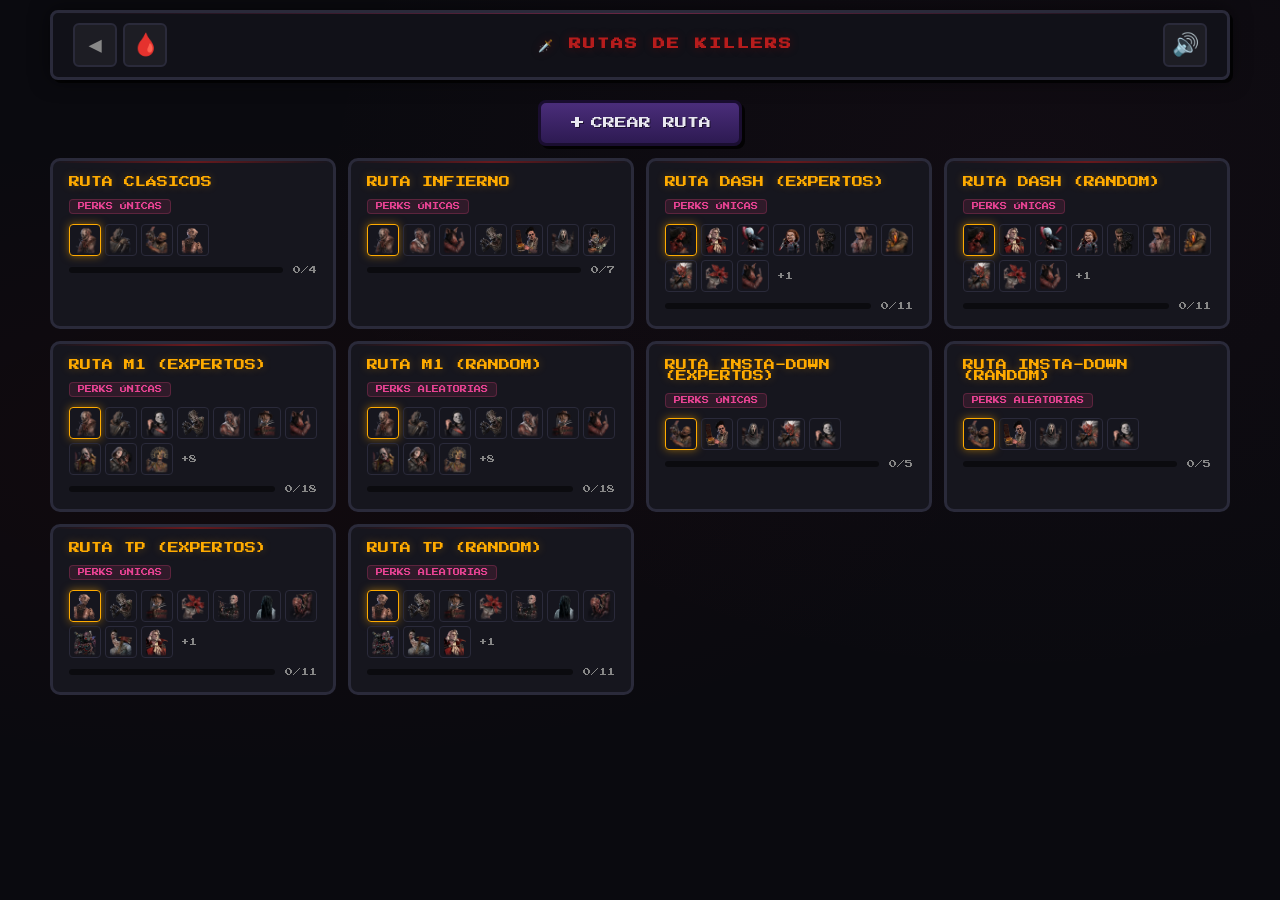
==== commit 467a551e: "CEO y Responsividad" ====
--- a/killer-routes.html
+++ b/killer-routes.html
@@ -6,11 +6,11 @@
     <title>DBD Killer Routes | Dead by Daylight Roulette Challenge</title>
     <meta name="description" content="Crea rutas personalizadas de killers en Dead by Daylight. Desafia tu suerte con perks aleatorias, perks unicas y todo aleatorio. DBD roulette para partidas extremas.">
     <meta name="robots" content="index, follow, max-snippet:160, max-image-preview:large">
-    <link rel="canonical" href="https://TU-DOMINIO.com/killer-routes.html">
+    <link rel="canonical" href="https://rbvg75.github.io/dbd-page/killer-routes.html">
     <meta property="og:title" content="DBD Killer Routes | Dead by Daylight Roulette Challenge">
     <meta property="og:description" content="Crea rutas personalizadas de killers para Dead by Daylight. Perks aleatorias, perks unicas y todo aleatorio en un solo desafio.">
     <meta property="og:type" content="website">
-    <meta property="og:url" content="https://TU-DOMINIO.com/killer-routes.html">
+    <meta property="og:url" content="https://rbvg75.github.io/dbd-page/killer-routes.html">
     <meta property="og:locale" content="es_ES">
     <meta name="twitter:card" content="summary_large_image">
     <meta name="twitter:title" content="DBD Killer Routes | Dead by Daylight Roulette Challenge">
@@ -24,7 +24,7 @@
       "@context": "https://schema.org",
       "@type": "WebApplication",
       "name": "DBD Killer Routes - Dead by Daylight Roulette",
-      "url": "https://TU-DOMINIO.com/killer-routes.html",
+      "url": "https://rbvg75.github.io/dbd-page/killer-routes.html",
       "description": "Crea y juega rutas personalizadas de killers con perks aleatorias en Dead by Daylight.",
       "applicationCategory": "GameApplication",
       "operatingSystem": "Web",
--- a/styles.css
+++ b/styles.css
@@ -1190,54 +1190,279 @@
 }
 
 /* ===== RESPONSIVE ===== */
-@media (max-width: 900px) {
+/* Mobile-first: base adjustments for phones (<500px) */
+@media (max-width: 499px) {
+    .app-container {
+        padding: 6px;
+    }
+
+    .top-bar {
+        flex-direction: column;
+        align-items: center;
+        gap: 6px;
+        padding: 10px 12px;
+        justify-content: flex-start;
+    }
+    .top-bar .user-section {
+        width: 100%;
+        justify-content: center;
+        gap: 8px;
+        order: 0;
+    }
+    .top-bar .top-bar-title {
+        width: 100%;
+        order: 1;
+    }
+    .page-title {
+        font-size: 8px;
+        letter-spacing: 1px;
+    }
+    .top-bar nav {
+        display: flex;
+        gap: 6px;
+        justify-content: center;
+        order: 2;
+    }
+    .top-bar .stats-section {
+        width: 100%;
+        justify-content: center;
+        gap: 8px;
+        order: 3;
+    }
+    .top-bar .config-btn {
+        order: 4;
+        width: 42px;
+        height: 42px;
+        font-size: 18px;
+        margin-top: 2px;
+    }
+    .stat-box {
+        min-width: 60px;
+        padding: 4px 8px;
+    }
+    .stat-label {
+        font-size: 6px;
+    }
+    .stat-value {
+        font-size: 11px;
+    }
+
     .main-content {
         flex-direction: column;
-    }
+        gap: 6px;
+    }
+
+    .left-panel {
+        width: 100%;
+        min-width: unset;
+        flex-direction: column;
+        gap: 6px;
+    }
+    .panel-progress,
+    .panel-current {
+        min-width: unset;
+        flex: none;
+    }
+    .panel-current {
+        flex: 1;
+        overflow: visible;
+        padding-bottom: 20px;
+    }
+    .current-killer-portrait {
+        width: 80px;
+        height: 80px;
+    }
+    .current-killer-name {
+        font-size: 9px;
+    }
+    .current-perks {
+        gap: 6px;
+        min-height: 90px;
+        padding-bottom: 4px;
+    }
+    .perk-slot {
+        width: 56px;
+        height: 56px;
+    }
+    .perk-slot-name {
+        font-size: 5px;
+        bottom: -18px;
+    }
+    .action-buttons {
+        flex-direction: row;
+        width: 100%;
+    }
+    .btn-win,
+    .btn-lose {
+        font-size: 9px;
+        padding: 10px 8px;
+    }
+
+    .center-panel {
+        padding: 10px;
+    }
+    .section-title {
+        font-size: 10px;
+        margin-bottom: 8px;
+    }
+    .killer-grid {
+        grid-template-columns: repeat(3, 1fr);
+        gap: 4px;
+    }
+    .killer-card .killer-card-name {
+        font-size: 5px;
+    }
+    .btn-randomize {
+        font-size: 10px;
+        padding: 10px 14px;
+        margin-top: 10px;
+    }
+    .randomize-icon {
+        font-size: 16px;
+    }
+
+    .modal {
+        min-width: unset;
+        width: 94%;
+        padding: 16px;
+    }
+    .modal-title {
+        font-size: 11px;
+        margin-bottom: 14px;
+    }
+    .modal-perks {
+        width: 96%;
+    }
+    .perk-reveal-container {
+        gap: 4px;
+        flex-wrap: wrap;
+        justify-content: center;
+    }
+    .perk-reveal-slot {
+        width: 56px;
+        height: 56px;
+    }
+    .perk-reveal-slot .perk-reveal-icon {
+        font-size: 20px;
+    }
+    .perk-reveal-slot .perk-reveal-icon .perk-image {
+        width: 40px;
+        height: 40px;
+    }
+    .perk-reveal-slot .perk-reveal-label {
+        font-size: 5px;
+    }
+    .setting-row {
+        flex-direction: column;
+        align-items: flex-start;
+        gap: 6px;
+    }
+    .modal-input {
+        width: 100%;
+    }
+    .modal-buttons {
+        flex-direction: column;
+    }
+    .modal-buttons .btn {
+        width: 100%;
+    }
+    .modal-text {
+        font-size: 11px;
+    }
+
+    .tooltip {
+        min-width: unset;
+        max-width: calc(100vw - 24px);
+        left: 12px !important;
+        right: 12px !important;
+    }
+
+    .toast-container {
+        left: 8px;
+        right: 8px;
+        bottom: 8px;
+    }
+    .toast {
+        max-width: 100%;
+        font-size: 7px;
+        padding: 10px 14px;
+    }
+
+    .user-name {
+        font-size: 11px;
+    }
+    .nav-btn {
+        width: 42px;
+        height: 42px;
+        font-size: 18px;
+    }
+    .config-btn {
+        width: 42px;
+        height: 42px;
+        font-size: 18px;
+    }
+    .btn-win,
+    .btn-lose {
+        font-size: 9px;
+        padding: 12px 8px;
+    }
+}
+
+/* Tablets and landscape phones (500px - 767px) */
+@media (min-width: 500px) and (max-width: 767px) {
+    .app-container {
+        padding: 8px;
+    }
+
+    .top-bar {
+        flex-wrap: wrap;
+        gap: 8px;
+        padding: 10px 14px;
+    }
+    .stats-section {
+        order: 3;
+        width: 100%;
+        justify-content: center;
+    }
+    .stat-box {
+        min-width: 70px;
+        padding: 4px 8px;
+    }
+    .stat-label {
+        font-size: 6px;
+    }
+    .stat-value {
+        font-size: 12px;
+    }
+    .page-title {
+        font-size: 9px;
+    }
+
+    .main-content {
+        flex-direction: column;
+        gap: 8px;
+    }
+
     .left-panel {
         width: 100%;
         min-width: unset;
         flex-direction: row;
         flex-wrap: wrap;
+        gap: 8px;
+    }
+    .panel-progress {
+        flex: 1;
+        min-width: 180px;
     }
     .panel-current {
         flex: 1;
         min-width: 200px;
     }
-    .panel-progress {
-        flex: 1;
-        min-width: 200px;
-    }
     .action-buttons {
         flex-direction: row;
         width: 100%;
     }
-    .killer-grid {
-        grid-template-columns: repeat(6, 1fr);
-    }
-}
-
-@media (max-width: 600px) {
-    .top-bar {
-        flex-wrap: wrap;
-        gap: 8px;
-        justify-content: center;
-    }
-    .stats-section {
-        order: 3;
-        width: 100%;
-        justify-content: center;
-    }
-    .stat-box {
-        min-width: 70px;
-        padding: 4px 8px;
-    }
-    .stat-label {
-        font-size: 6px;
-    }
-    .stat-value {
-        font-size: 12px;
-    }
+
     .killer-grid {
         grid-template-columns: repeat(4, 1fr);
         gap: 4px;
@@ -1245,19 +1470,17 @@
     .killer-card .killer-card-name {
         font-size: 5px;
     }
-    .killer-card .killer-img {
-        border-radius: 3px 3px 0 0;
-    }
     .btn-randomize {
         font-size: 11px;
         padding: 10px 16px;
     }
+
     .modal-perks {
         min-width: unset;
         width: 95%;
     }
     .perk-reveal-container {
-        gap: 8px;
+        gap: 6px;
     }
     .perk-reveal-slot {
         width: 65px;
@@ -1266,11 +1489,58 @@
     .perk-reveal-slot .perk-reveal-icon {
         font-size: 24px;
     }
+    .perk-reveal-slot .perk-reveal-icon .perk-image {
+        width: 46px;
+        height: 46px;
+    }
+    .perk-reveal-slot .perk-reveal-label {
+        font-size: 5px;
+    }
+}
+
+/* Tablets (768px - 1023px) */
+@media (min-width: 768px) and (max-width: 1023px) {
+    .main-content {
+        flex-direction: column;
+    }
     .left-panel {
+        width: 100%;
+        min-width: unset;
+        flex-direction: row;
+        flex-wrap: wrap;
+        gap: 10px;
+    }
+    .panel-progress {
+        flex: 1;
+        min-width: 220px;
+    }
+    .panel-current {
+        flex: 2;
+        min-width: 280px;
+    }
+    .action-buttons {
+        flex-direction: row;
+        width: 100%;
+    }
+    .killer-grid {
+        grid-template-columns: repeat(5, 1fr);
+    }
+}
+
+/* Desktop (1024px+) */
+@media (min-width: 1024px) {
+    .main-content {
+        flex-direction: row;
+    }
+    .left-panel {
+        width: 260px;
+        min-width: 260px;
         flex-direction: column;
-    }
-    .panel-progress, .panel-current {
-        min-width: unset;
+        flex-shrink: 0;
+    }
+    .killer-grid {
+        grid-template-columns: repeat(6, 1fr);
+        gap: 6px;
     }
 }
 
--- a/killer-routes.css
+++ b/killer-routes.css
@@ -828,10 +828,178 @@
     100% { transform: scale(1); }
 }
 
-@media (max-width: 600px) {
+/* ===== RESPONSIVE ===== */
+/* Phones (<500px) */
+@media (max-width: 499px) {
+    .kr-nav-links {
+        order: 0 !important;
+    }
+    .top-bar .top-bar-title {
+        order: 1 !important;
+    }
+    .top-bar .config-btn {
+        order: 2 !important;
+    }
+    .kr-main {
+        gap: 8px;
+        padding: 4px 0;
+    }
+
+    .kr-header-actions {
+        margin-bottom: 8px;
+    }
+    .btn-create-route {
+        font-size: 9px;
+        padding: 10px 18px;
+    }
+
+    .kr-routes-grid {
+        grid-template-columns: 1fr;
+        gap: 8px;
+    }
+    .kr-route-card {
+        padding: 12px;
+    }
+    .kr-route-card-name {
+        font-size: 9px;
+    }
+
+    .kr-create-panel {
+        padding: 12px;
+    }
+    .kr-challenge-types {
+        gap: 4px;
+    }
+    .kr-challenge-btn {
+        font-size: 6px;
+        padding: 5px 7px;
+    }
+    .kr-killer-selector {
+        grid-template-columns: repeat(auto-fill, minmax(50px, 1fr));
+        gap: 4px;
+        max-height: 200px;
+    }
+    .kr-killer-select-item .kr-ks-name {
+        font-size: 4px;
+    }
+    .kr-route-order {
+        padding: 6px;
+        gap: 4px;
+    }
+    .kr-order-item .kr-order-name {
+        font-size: 5px;
+        max-width: 50px;
+    }
+    .kr-create-actions {
+        flex-direction: column;
+    }
+    .kr-create-actions .btn {
+        width: 100%;
+    }
+
+    .kr-route-info {
+        padding: 10px;
+    }
     .kr-route-header {
         flex-direction: column;
         align-items: flex-start;
+        gap: 8px;
+    }
+    .kr-route-title {
+        font-size: 10px;
+    }
+    .btn-back {
+        font-size: 7px;
+        padding: 6px 10px;
+    }
+
+    .kr-current-challenge {
+        padding: 12px;
+    }
+    .kr-portrait {
+        width: 90px;
+        height: 90px;
+    }
+    .kr-killer-name {
+        font-size: 10px;
+    }
+    .kr-challenge-perks {
+        gap: 6px;
+        margin: 8px 0;
+    }
+    .kr-challenge-perks .perk-slot {
+        width: 50px;
+        height: 50px;
+    }
+    .kr-challenge-perks .perk-slot-name {
+        font-size: 5px;
+        bottom: -16px;
+    }
+    .kr-challenge-actions {
+        flex-direction: column;
+    }
+    .kr-challenge-actions .btn {
+        width: 100%;
+    }
+
+    .kr-route-paths {
+        padding: 10px;
+        overflow-x: auto;
+        -webkit-overflow-scrolling: touch;
+    }
+    .kr-path-steps-container {
+        flex-wrap: nowrap;
+        justify-content: flex-start;
+        min-width: max-content;
+    }
+    .kr-path-node {
+        width: 56px;
+        flex-shrink: 0;
+    }
+    .kr-path-node-circle {
+        width: 44px;
+        height: 44px;
+    }
+    .kr-path-connector {
+        width: 16px;
+        flex-shrink: 0;
+    }
+    .kr-path-connector::before {
+        top: 28px;
+    }
+    .kr-path-node-name {
+        font-size: 4px;
+        max-width: 54px;
+    }
+    .kr-path-node-num {
+        font-size: 5px;
+        top: -4px;
+    }
+    .kr-path-node-perks .perk-image {
+        width: 12px;
+        height: 12px;
+    }
+
+    .kr-play-actions {
+        flex-direction: column;
+        gap: 8px;
+    }
+    .kr-play-actions .btn {
+        width: 100%;
+    }
+    .btn-start-route {
+        font-size: 10px;
+        padding: 10px 16px;
+    }
+}
+
+/* Landscape phones / small tablets (500px - 767px) */
+@media (min-width: 500px) and (max-width: 767px) {
+    .kr-routes-grid {
+        grid-template-columns: repeat(auto-fill, minmax(240px, 1fr));
+    }
+    .kr-route-header {
+        flex-wrap: wrap;
     }
     .kr-challenge-types {
         gap: 4px;
@@ -843,24 +1011,34 @@
     .kr-killer-selector {
         grid-template-columns: repeat(auto-fill, minmax(55px, 1fr));
     }
-    .kr-routes-grid {
-        grid-template-columns: 1fr;
-    }
     .kr-challenge-actions {
         flex-direction: column;
     }
     .kr-play-actions {
         flex-direction: column;
     }
+    .kr-route-paths {
+        overflow-x: auto;
+        -webkit-overflow-scrolling: touch;
+    }
+    .kr-path-steps-container {
+        flex-wrap: nowrap;
+        min-width: max-content;
+    }
     .kr-path-node {
-        width: 72px;
+        width: 64px;
+        flex-shrink: 0;
     }
     .kr-path-node-circle {
         width: 48px;
         height: 48px;
     }
     .kr-path-connector {
-        width: 24px;
+        width: 20px;
+        flex-shrink: 0;
+    }
+    .kr-path-connector::before {
+        top: 30px;
     }
     .kr-path-node-name {
         font-size: 5px;
@@ -869,4 +1047,34 @@
         width: 14px;
         height: 14px;
     }
+}
+
+/* Tablets (768px - 1023px) */
+@media (min-width: 768px) and (max-width: 1023px) {
+    .kr-routes-grid {
+        grid-template-columns: repeat(auto-fill, minmax(260px, 1fr));
+    }
+    .kr-route-paths {
+        overflow-x: auto;
+        -webkit-overflow-scrolling: touch;
+    }
+    .kr-path-steps-container {
+        flex-wrap: nowrap;
+        min-width: max-content;
+    }
+    .kr-path-node {
+        width: 80px;
+        flex-shrink: 0;
+    }
+    .kr-path-node-circle {
+        width: 56px;
+        height: 56px;
+    }
+    .kr-path-connector {
+        width: 30px;
+        flex-shrink: 0;
+    }
+    .kr-path-connector::before {
+        top: 34px;
+    }
 }
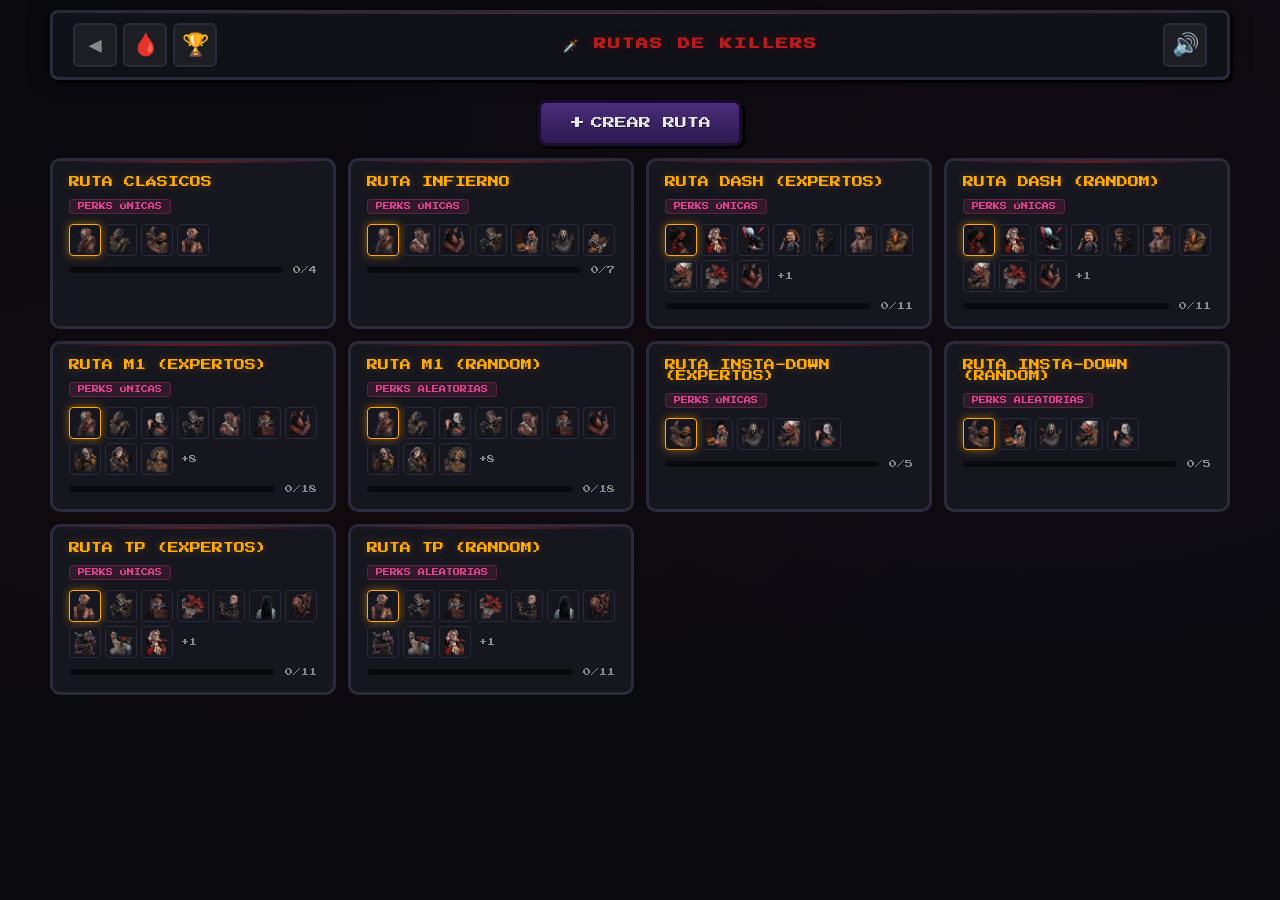
==== commit cbb91329: "orden-y-tierlist" ====
--- a/killer-routes.html
+++ b/killer-routes.html
@@ -16,9 +16,9 @@
     <meta name="twitter:title" content="DBD Killer Routes | Dead by Daylight Roulette Challenge">
     <meta name="twitter:description" content="Rutas de killers con perks aleatorias para Dead by Daylight. DBD roulette challenge.">
     <link rel="icon" href="data:image/svg+xml,<svg xmlns='http://www.w3.org/2000/svg' viewBox='0 0 100 100'><text y='.9em' font-size='90'>🎲</text></svg>">
-    <link rel="stylesheet" href="styles.css">
+    <link rel="stylesheet" href="assets/css/styles.css">
     <link href="https://fonts.googleapis.com/css2?family=Press+Start+2P&family=Share+Tech+Mono&display=swap" rel="stylesheet">
-    <link rel="stylesheet" href="killer-routes.css">
+    <link rel="stylesheet" href="assets/css/killer-routes.css">
     <script type="application/ld+json">
     {
       "@context": "https://schema.org",
@@ -38,6 +38,7 @@
             <nav class="kr-nav-links" aria-label="Navegacion principal">
                 <a href="index.html" class="nav-btn" title="Reto Principal">◀</a>
                 <a href="unique-killer.html" class="nav-btn" title="Killer Único">🩸</a>
+                <a href="tierlist.html" class="nav-btn" title="Tierlist DBD">🏆</a>
             </nav>
             <div class="top-bar-title">
                 <h1 class="page-title">🗡️ RUTAS DE KILLERS</h1>
@@ -165,6 +166,6 @@
     <div class="tooltip" id="tooltip"></div>
     <div class="toast-container" id="toastContainer"></div>
 
-    <script src="killer-routes.js"></script>
+    <script src="assets/js/killer-routes.js"></script>
 </body>
 </html>
--- a/assets/css/styles.css
+++ b/assets/css/styles.css
@@ -0,0 +1,1554 @@
+:root {
+    --bg-main: #0a0a0f;
+    --bg-dark: #111118;
+    --bg-panel: #16161e;
+    --bg-panel-light: #1c1c28;
+    --border-thick: 3px;
+    --border-color: #2a2a3a;
+    --border-highlight: #4a4a5a;
+    --color-pink: #c23b6e;
+    --color-pink-light: #e84393;
+    --color-green: #1db954;
+    --color-green-dark: #168f42;
+    --color-red: #b71c1c;
+    --color-red-dark: #8b1515;
+    --color-blue-killer: #1a3a5c;
+    --color-blue-killer-hover: #224a72;
+    --color-gray-panel: #1e1e2a;
+    --color-gray-selected: #2d2050;
+    --color-orange: #e17055;
+    --color-yellow: #ffc107;
+    --color-white: #e8e8f0;
+    --color-gold: #ffab00;
+    --color-blood: #8b0000;
+    --color-blood-glow: rgba(139, 0, 0, 0.3);
+    --shadow-retro: 3px 3px 0px rgba(0, 0, 0, 0.8);
+    --shadow-glow: 0 0 15px rgba(194, 59, 110, 0.15);
+    --transition-normal: 0.3s ease;
+    --font-retro: 'Press Start 2P', cursive;
+    --font-mono: 'Share Tech Mono', monospace;
+}
+
+* {
+    margin: 0;
+    padding: 0;
+    box-sizing: border-box;
+}
+
+body {
+    font-family: var(--font-mono);
+    background-color: var(--bg-main);
+    background-image:
+        radial-gradient(ellipse at 20% 50%, rgba(139, 0, 0, 0.06) 0%, transparent 50%),
+        radial-gradient(ellipse at 80% 20%, rgba(194, 59, 110, 0.04) 0%, transparent 50%);
+    color: var(--color-white);
+    min-height: 100vh;
+    overflow-x: hidden;
+}
+
+.app-container {
+    max-width: 1200px;
+    margin: 0 auto;
+    padding: 10px;
+    min-height: 100vh;
+    display: flex;
+    flex-direction: column;
+}
+
+/* ===== TOP BAR ===== */
+.top-bar {
+    background: var(--bg-dark);
+    border: var(--border-thick) solid var(--border-color);
+    border-radius: 8px;
+    padding: 10px 20px;
+    display: flex;
+    align-items: center;
+    justify-content: space-between;
+    box-shadow: var(--shadow-retro), 0 0 20px rgba(0, 0, 0, 0.5);
+    margin-bottom: 10px;
+    color: var(--color-white);
+    position: relative;
+    overflow: hidden;
+}
+
+.top-bar::before {
+    content: '';
+    position: absolute;
+    top: 0;
+    left: 0;
+    right: 0;
+    height: 1px;
+    background: linear-gradient(90deg, transparent, var(--color-pink), transparent);
+    opacity: 0.5;
+}
+
+.top-bar-title {
+    flex: 1;
+    text-align: center;
+}
+
+.page-title {
+    font-family: var(--font-retro);
+    font-size: 12px;
+    color: var(--color-red);
+    text-shadow: 0 0 10px rgba(139, 0, 0, 0.4);
+    letter-spacing: 2px;
+}
+
+.user-section {
+    display: flex;
+    align-items: center;
+    gap: 10px;
+}
+
+.user-avatar {
+    width: 44px;
+    height: 44px;
+    background: linear-gradient(135deg, var(--color-pink), #6b1d3a);
+    border: 3px solid var(--border-color);
+    border-radius: 50%;
+    display: flex;
+    align-items: center;
+    justify-content: center;
+    font-family: var(--font-retro);
+    font-size: 16px;
+    color: var(--color-white);
+    cursor: pointer;
+    transition: transform var(--transition-normal), box-shadow var(--transition-normal);
+}
+
+.user-avatar:hover {
+    transform: scale(1.1);
+    box-shadow: 0 0 15px var(--color-pink);
+}
+
+.user-name {
+    font-family: var(--font-retro);
+    font-size: 14px;
+    color: var(--color-white);
+    text-shadow: 0 0 10px rgba(232, 67, 147, 0.3);
+}
+
+.stats-section {
+    display: flex;
+    gap: 15px;
+}
+
+.stat-box {
+    background: rgba(255, 255, 255, 0.03);
+    border: 2px solid var(--border-color);
+    border-radius: 6px;
+    padding: 6px 14px;
+    text-align: center;
+    min-width: 90px;
+}
+
+.stat-label {
+    display: block;
+    font-size: 7px;
+    font-family: var(--font-retro);
+    color: #555;
+    margin-bottom: 2px;
+    letter-spacing: 1px;
+}
+
+.stat-value {
+    display: block;
+    font-size: 16px;
+    font-family: var(--font-retro);
+    color: var(--color-gold);
+    text-shadow: 0 0 8px rgba(255, 171, 0, 0.3);
+}
+
+.nav-btn {
+    background: rgba(255, 255, 255, 0.05);
+    border: 2px solid var(--border-color);
+    border-radius: 6px;
+    color: #888;
+    font-size: 22px;
+    width: 44px;
+    height: 44px;
+    cursor: pointer;
+    transition: all var(--transition-normal);
+    display: flex;
+    align-items: center;
+    justify-content: center;
+    text-decoration: none;
+    line-height: 1;
+}
+
+.nav-btn:hover {
+    background: rgba(139, 0, 0, 0.3);
+    color: var(--color-white);
+    box-shadow: 0 0 10px rgba(139, 0, 0, 0.3);
+}
+
+.config-btn {
+    background: rgba(255, 255, 255, 0.05);
+    border: 2px solid var(--border-color);
+    border-radius: 6px;
+    color: #888;
+    font-size: 22px;
+    width: 44px;
+    height: 44px;
+    cursor: pointer;
+    transition: all var(--transition-normal);
+    display: flex;
+    align-items: center;
+    justify-content: center;
+}
+
+.config-btn:hover {
+    background: rgba(255, 255, 255, 0.1);
+    color: var(--color-white);
+    transform: rotate(90deg);
+    box-shadow: 0 0 10px rgba(255, 255, 255, 0.1);
+}
+
+/* ===== MAIN CONTENT ===== */
+.main-content {
+    display: flex;
+    gap: 10px;
+    flex: 1;
+}
+
+/* ===== LEFT PANEL ===== */
+.left-panel {
+    width: 260px;
+    min-width: 260px;
+    display: flex;
+    flex-direction: column;
+    gap: 10px;
+    flex-shrink: 0;
+}
+
+.panel {
+    border: var(--border-thick) solid var(--border-color);
+    border-radius: 8px;
+    padding: 12px;
+    box-shadow: var(--shadow-retro);
+}
+
+.panel-title {
+    font-family: var(--font-retro);
+    font-size: 10px;
+    margin-bottom: 10px;
+    text-align: center;
+    letter-spacing: 2px;
+}
+
+/* ===== PROGRESS PANEL ===== */
+.panel-progress {
+    background: linear-gradient(135deg, #3a0a1a, #1a0510);
+    border-color: var(--color-pink);
+    color: var(--color-white);
+    position: relative;
+    overflow: hidden;
+}
+
+.panel-progress::before {
+    content: '';
+    position: absolute;
+    top: 0;
+    left: -100%;
+    width: 200%;
+    height: 100%;
+    background: linear-gradient(90deg, transparent, rgba(194, 59, 110, 0.05), transparent);
+    animation: shimmer 3s ease-in-out infinite;
+    pointer-events: none;
+}
+
+@keyframes shimmer {
+    0% { transform: translateX(-50%); }
+    100% { transform: translateX(50%); }
+}
+
+.panel-progress .panel-title {
+    color: var(--color-pink-light);
+    text-shadow: 0 0 10px rgba(232, 67, 147, 0.5);
+}
+
+.progress-bar-container {
+    background: rgba(0, 0, 0, 0.5);
+    border: 2px solid #333;
+    border-radius: 10px;
+    height: 24px;
+    overflow: hidden;
+    position: relative;
+}
+
+.progress-bar-fill {
+    height: 100%;
+    background: linear-gradient(90deg, #1db954, #4ade80);
+    border-radius: 8px;
+    transition: width 0.6s ease;
+    position: relative;
+    box-shadow: 0 0 10px rgba(29, 185, 84, 0.4);
+}
+
+.progress-bar-fill::after {
+    content: '';
+    position: absolute;
+    top: 0;
+    left: 0;
+    right: 0;
+    bottom: 50%;
+    background: rgba(255, 255, 255, 0.15);
+    border-radius: 8px 8px 0 0;
+}
+
+.progress-info {
+    display: flex;
+    justify-content: space-between;
+    align-items: center;
+    margin-top: 8px;
+}
+
+.progress-percent {
+    font-family: var(--font-retro);
+    font-size: 14px;
+    text-shadow: 0 0 8px rgba(255, 171, 0, 0.4);
+    color: var(--color-gold);
+}
+
+.progress-detail {
+    font-size: 11px;
+    opacity: 0.7;
+    color: #aaa;
+}
+
+/* ===== CURRENT KILLER PANEL ===== */
+.panel-current {
+    background: var(--bg-panel);
+    border-color: #333;
+    color: var(--color-white);
+    text-align: center;
+    flex: 1;
+    min-height: 0;
+    overflow: hidden;
+}
+
+.panel-current .panel-title {
+    color: #aaa;
+    text-shadow: none;
+}
+
+.current-killer-portrait {
+    width: 100px;
+    height: 100px;
+    margin: 10px auto;
+    background: #0d0d12;
+    border: 3px solid var(--border-color);
+    border-radius: 12px;
+    display: flex;
+    align-items: center;
+    justify-content: center;
+    font-size: 40px;
+    transition: all var(--transition-normal);
+    overflow: hidden;
+    position: relative;
+}
+
+.current-killer-portrait.active {
+    border-color: var(--color-gold);
+    box-shadow: 0 0 20px rgba(255, 171, 0, 0.3), 0 0 40px rgba(255, 171, 0, 0.1);
+}
+
+.killer-placeholder-icon {
+    font-family: var(--font-retro);
+    color: #333;
+}
+
+.current-killer-name {
+    font-family: var(--font-retro);
+    font-size: 11px;
+    margin: 8px 0;
+    text-shadow: 0 0 8px rgba(232, 232, 240, 0.2);
+    color: var(--color-white);
+}
+
+.current-perks {
+    display: flex;
+    justify-content: center;
+    gap: 10px;
+    margin: 16px 0;
+    min-height: 96px;
+    flex-wrap: wrap;
+}
+
+.perk-slot {
+    width: 72px;
+    height: 72px;
+    background: #0d0d12;
+    border: 2px solid #333;
+    border-radius: 8px;
+    display: flex;
+    align-items: center;
+    justify-content: center;
+    font-size: 8px;
+    font-family: var(--font-retro);
+    color: #444;
+    transition: all var(--transition-normal);
+    position: relative;
+    overflow: visible;
+}
+
+.perk-slot.filled {
+    border-color: var(--color-yellow);
+    color: var(--color-yellow);
+    box-shadow: 0 0 8px rgba(255, 193, 7, 0.2);
+}
+
+.perk-slot.filled::before {
+    display: none;
+}
+.perk-slot.filled .perk-image {
+    width: 100%;
+    height: 100%;
+    object-fit: cover;
+    border-radius: 4px;
+}
+
+.perk-slot.spinning {
+    animation: perkSpin 0.1s linear infinite;
+}
+
+@keyframes perkSpin {
+    0% { transform: scaleY(0.8); }
+    50% { transform: scaleY(1.1); }
+    100% { transform: scaleY(0.8); }
+}
+
+.perk-slot-name {
+    position: absolute;
+    bottom: -22px;
+    left: 50%;
+    transform: translateX(-50%);
+    font-size: 6px;
+    white-space: nowrap;
+    color: #aaa;
+    font-family: var(--font-mono);
+    text-align: center;
+    pointer-events: none;
+}
+
+.current-status {
+    margin-top: 8px;
+}
+
+.status-badge {
+    font-family: var(--font-retro);
+    font-size: 9px;
+    padding: 4px 12px;
+    border-radius: 4px;
+    border: 2px solid rgba(255, 255, 255, 0.1);
+    display: inline-block;
+}
+
+.status-waiting {
+    background: #1a1a24;
+    color: #555;
+    border-color: #333;
+}
+
+.status-inprogress {
+    background: var(--color-orange);
+    color: var(--color-white);
+    animation: pulse 1.5s ease-in-out infinite;
+    border-color: #c45a3a;
+}
+
+.status-completed {
+    background: var(--color-green);
+    color: var(--color-white);
+    border-color: var(--color-green-dark);
+}
+
+.status-failed {
+    background: var(--color-red);
+    color: var(--color-white);
+    border-color: var(--color-red-dark);
+    animation: failedPulse 0.8s ease;
+}
+
+@keyframes pulse {
+    0%, 100% { opacity: 1; box-shadow: 0 0 5px rgba(225, 112, 85, 0.3); }
+    50% { opacity: 0.7; box-shadow: 0 0 15px rgba(225, 112, 85, 0.6); }
+}
+
+@keyframes failedPulse {
+    0% { box-shadow: 0 0 0 rgba(183, 28, 28, 0); }
+    50% { box-shadow: 0 0 30px rgba(183, 28, 28, 0.8); }
+    100% { box-shadow: 0 0 5px rgba(183, 28, 28, 0.3); }
+}
+
+/* ===== ACTION BUTTONS ===== */
+.action-buttons {
+    display: flex;
+    gap: 8px;
+    position: relative;
+    z-index: 10;
+}
+
+.btn {
+    font-family: var(--font-retro);
+    cursor: pointer;
+    border: var(--border-thick) solid rgba(0, 0, 0, 0.5);
+    border-radius: 8px;
+    transition: all var(--transition-normal);
+    display: flex;
+    align-items: center;
+    justify-content: center;
+    gap: 6px;
+    text-shadow: 1px 1px 0 rgba(0, 0, 0, 0.5);
+}
+
+.btn:hover:not(:disabled) {
+    transform: translateY(-2px);
+    box-shadow: 0 4px 15px rgba(0, 0, 0, 0.5);
+}
+
+.btn:active:not(:disabled) {
+    transform: translateY(0);
+    box-shadow: none;
+}
+
+.btn:disabled {
+    opacity: 0.3;
+    cursor: not-allowed;
+    filter: grayscale(0.8);
+}
+
+.btn-win {
+    background: linear-gradient(180deg, #1db954, #168f42);
+    color: var(--color-white);
+    padding: 12px;
+    font-size: 11px;
+    flex: 1;
+    box-shadow: var(--shadow-retro);
+}
+
+.btn-win:hover:not(:disabled) {
+    background: linear-gradient(180deg, #22cc5e, #1db954);
+    box-shadow: 0 4px 15px rgba(29, 185, 84, 0.4);
+}
+
+.btn-lose {
+    background: linear-gradient(180deg, #b71c1c, #8b1515);
+    color: var(--color-white);
+    padding: 12px;
+    font-size: 11px;
+    flex: 1;
+    box-shadow: var(--shadow-retro);
+}
+
+.btn-lose:hover:not(:disabled) {
+    background: linear-gradient(180deg, #d32f2f, #b71c1c);
+    box-shadow: 0 4px 15px rgba(183, 28, 28, 0.4);
+}
+
+.btn-danger {
+    background: linear-gradient(180deg, #b71c1c, #8b1515);
+    color: var(--color-white);
+    padding: 8px 16px;
+    font-size: 9px;
+    box-shadow: var(--shadow-retro);
+}
+
+.btn-danger:hover:not(:disabled) {
+    background: linear-gradient(180deg, #d32f2f, #b71c1c);
+}
+
+.btn-close {
+    background: #2a2a3a;
+    color: var(--color-white);
+    padding: 8px 20px;
+    font-size: 10px;
+    box-shadow: var(--shadow-retro);
+}
+
+.btn-close:hover {
+    background: #3a3a4a;
+}
+
+.btn-icon {
+    font-size: 16px;
+}
+
+/* ===== CENTER PANEL ===== */
+.center-panel {
+    flex: 1;
+    background: var(--bg-panel);
+    border: var(--border-thick) solid var(--border-color);
+    border-radius: 8px;
+    padding: 16px;
+    box-shadow: var(--shadow-retro), 0 0 30px rgba(0, 0, 0, 0.3);
+    display: flex;
+    flex-direction: column;
+    position: relative;
+}
+
+.section-title {
+    font-family: var(--font-retro);
+    font-size: 14px;
+    text-align: center;
+    margin-bottom: 14px;
+    color: #888;
+    text-shadow: none;
+    letter-spacing: 2px;
+}
+
+/* ===== KILLER GRID ===== */
+.killer-grid {
+    display: grid;
+    grid-template-columns: repeat(6, 1fr);
+    gap: 6px;
+    flex: 1;
+    align-content: start;
+    overflow-y: auto;
+    padding-right: 4px;
+}
+
+.killer-card {
+    aspect-ratio: 5/4;
+    background: var(--color-blue-killer);
+    border: 2px solid #1a2a40;
+    border-radius: 6px;
+    display: flex;
+    flex-direction: column;
+    align-items: stretch;
+    justify-content: flex-start;
+    cursor: pointer;
+    transition: all var(--transition-normal);
+    position: relative;
+    overflow: hidden;
+}
+
+.killer-card::before {
+    content: '';
+    position: absolute;
+    top: 0;
+    left: 0;
+    right: 0;
+    bottom: 70%;
+    background: linear-gradient(180deg, rgba(255,255,255,0.08), transparent);
+    border-radius: 4px 4px 0 0;
+    pointer-events: none;
+    z-index: 1;
+}
+
+.killer-card:hover:not(.completed) {
+    transform: translateY(-3px);
+    box-shadow: 0 4px 15px rgba(0, 0, 0, 0.5);
+    z-index: 2;
+    border-color: #4a6a8a;
+}
+
+.killer-card .killer-img {
+    width: 100%;
+    height: 80%;
+    object-fit: cover;
+    border-radius: 4px 4px 0 0;
+    pointer-events: none;
+    filter: brightness(0.85);
+    transition: filter var(--transition-normal);
+}
+
+.killer-card:hover .killer-img {
+    filter: brightness(1);
+}
+
+.killer-card .killer-card-name {
+    font-family: var(--font-retro);
+    font-size: 6px;
+    color: rgba(255, 255, 255, 0.85);
+    text-align: center;
+    text-shadow: 1px 1px 2px rgba(0, 0, 0, 0.8);
+    line-height: 1.2;
+    padding: 2px;
+    width: 100%;
+    height: 20%;
+    display: flex;
+    align-items: center;
+    justify-content: center;
+    overflow: hidden;
+    background: rgba(0, 0, 0, 0.4);
+}
+
+.killer-card.selected {
+    background: linear-gradient(135deg, #2d2050, #3d2870);
+    border: 2px solid var(--color-gold);
+    box-shadow: 0 0 20px rgba(255, 171, 0, 0.4), 0 0 40px rgba(255, 171, 0, 0.15), inset 0 0 15px rgba(255, 171, 0, 0.15);
+    animation: selectedGlow 2s ease-in-out infinite;
+    transform: scale(1.05);
+    z-index: 3;
+}
+
+.killer-card.selected .killer-img {
+    filter: brightness(1.2) saturate(1.3);
+}
+
+.killer-card.selected .killer-card-name {
+    color: var(--color-gold);
+    text-shadow: 0 0 6px rgba(255, 171, 0, 0.6);
+    background: rgba(255, 171, 0, 0.15);
+}
+
+@keyframes selectedGlow {
+    0%, 100% { box-shadow: 0 0 20px rgba(255, 171, 0, 0.4), 0 0 40px rgba(255, 171, 0, 0.15), inset 0 0 15px rgba(255, 171, 0, 0.15); }
+    50% { box-shadow: 0 0 30px rgba(255, 171, 0, 0.6), 0 0 60px rgba(255, 171, 0, 0.25), inset 0 0 25px rgba(255, 171, 0, 0.25); }
+}
+
+.killer-card.completed {
+    background: linear-gradient(135deg, #0d3d1a, #1a5c2a);
+    border-color: #1a5c2a;
+    opacity: 0.85;
+}
+
+.killer-card.completed .killer-img {
+    filter: brightness(0.7) saturate(0.8);
+}
+
+.killer-card.completed::after {
+    content: '\2713';
+    position: absolute;
+    top: 4px;
+    right: 6px;
+    font-size: 14px;
+    font-family: var(--font-retro);
+    color: #4ade80;
+    text-shadow: 0 0 8px rgba(74, 222, 128, 0.5);
+    z-index: 2;
+}
+
+.killer-card.recently-defeated {
+    background: rgba(183, 28, 28, 0.4);
+    border-color: #8b1515;
+    animation: defeatedFlash 0.5s ease;
+}
+
+@keyframes defeatedFlash {
+    0% { transform: scale(1); }
+    25% { transform: scale(0.9); background: rgba(183, 28, 28, 0.8); box-shadow: 0 0 30px rgba(183, 28, 28, 0.5); }
+    50% { transform: scale(1.05); }
+    100% { transform: scale(1); }
+}
+
+.killer-card.cycling {
+    background: var(--color-yellow) !important;
+    transform: scale(1.05);
+    box-shadow: 0 0 15px rgba(255, 193, 7, 0.5);
+    border-color: var(--color-yellow);
+    transition: background 0.06s, transform 0.06s, box-shadow 0.06s;
+}
+
+.killer-card.cycling .killer-img {
+    filter: brightness(1.1) saturate(1.2) !important;
+}
+
+.killer-card.cycling .killer-card-name {
+    color: #000 !important;
+    text-shadow: none !important;
+}
+
+.killer-card.just-completed {
+    animation: completionBurst 0.6s ease;
+}
+
+@keyframes completionBurst {
+    0% { transform: scale(1); background: var(--color-gold); }
+    30% { transform: scale(1.15); background: var(--color-green); box-shadow: 0 0 30px rgba(29, 185, 84, 0.6); }
+    60% { transform: scale(0.95); }
+    100% { transform: scale(1); }
+}
+
+/* ===== RANDOMIZE BUTTON ===== */
+.btn-randomize {
+    background: linear-gradient(180deg, #4a2d7a, #2d1a52);
+    color: var(--color-white);
+    padding: 14px 24px;
+    font-size: 14px;
+    margin-top: 14px;
+    box-shadow: var(--shadow-retro);
+    border: var(--border-thick) solid #1a0e30;
+    border-radius: 8px;
+    width: 100%;
+    text-align: center;
+    position: relative;
+    overflow: hidden;
+}
+
+.btn-randomize::before {
+    content: '';
+    position: absolute;
+    top: 0;
+    left: -100%;
+    width: 200%;
+    height: 100%;
+    background: linear-gradient(90deg, transparent, rgba(255, 255, 255, 0.05), transparent);
+    animation: btnShimmer 3s ease-in-out infinite;
+    pointer-events: none;
+}
+
+@keyframes btnShimmer {
+    0% { left: -100%; }
+    100% { left: 100%; }
+}
+
+.btn-randomize:hover:not(:disabled) {
+    background: linear-gradient(180deg, #5a3d8a, #3d2a62);
+    box-shadow: 0 4px 20px rgba(74, 45, 122, 0.5);
+    transform: translateY(-2px);
+}
+
+.btn-randomize:active:not(:disabled) {
+    transform: translateY(0);
+    box-shadow: none;
+}
+
+.btn-randomize:disabled {
+    opacity: 0.35;
+    filter: grayscale(0.7);
+}
+
+.randomize-icon {
+    font-size: 20px;
+}
+
+/* ===== MODALS ===== */
+.modal-overlay {
+    position: fixed;
+    top: 0;
+    left: 0;
+    width: 100%;
+    height: 100%;
+    background: rgba(0, 0, 0, 0.85);
+    display: none;
+    align-items: center;
+    justify-content: center;
+    z-index: 1000;
+    backdrop-filter: blur(6px);
+}
+
+.modal-overlay.active {
+    display: flex;
+    animation: fadeIn 0.3s ease;
+}
+
+@keyframes fadeIn {
+    from { opacity: 0; }
+    to { opacity: 1; }
+}
+
+.modal {
+    background: var(--bg-dark);
+    border: 2px solid var(--border-color);
+    border-radius: 12px;
+    padding: 24px;
+    color: var(--color-white);
+    box-shadow: 0 10px 40px rgba(0, 0, 0, 0.7);
+    min-width: 340px;
+    max-width: 500px;
+    width: 90%;
+    animation: modalSlideIn 0.3s ease;
+}
+
+@keyframes modalSlideIn {
+    from { transform: translateY(-30px); opacity: 0; }
+    to { transform: translateY(0); opacity: 1; }
+}
+
+.modal-title {
+    font-family: var(--font-retro);
+    font-size: 14px;
+    text-align: center;
+    margin-bottom: 20px;
+    color: var(--color-gold);
+    text-shadow: 0 0 10px rgba(255, 171, 0, 0.3);
+}
+
+.modal-perks {
+    text-align: center;
+    min-width: 400px;
+}
+
+.modal-perks .modal-title {
+    color: var(--color-pink-light);
+    text-shadow: 0 0 10px rgba(232, 67, 147, 0.4);
+}
+
+.setting-row {
+    display: flex;
+    justify-content: space-between;
+    align-items: center;
+    padding: 10px 0;
+    border-bottom: 1px solid #222;
+}
+
+.setting-row label {
+    font-family: var(--font-retro);
+    font-size: 10px;
+    color: #888;
+}
+
+.setting-row.danger-zone {
+    border-bottom: none;
+    margin-top: 10px;
+}
+
+.modal-input {
+    background: #111;
+    border: 2px solid #333;
+    border-radius: 4px;
+    color: var(--color-white);
+    font-family: var(--font-mono);
+    padding: 6px 10px;
+    font-size: 14px;
+    width: 150px;
+}
+
+.modal-input:focus {
+    outline: none;
+    border-color: var(--color-pink);
+    box-shadow: 0 0 8px rgba(194, 59, 110, 0.3);
+}
+
+.toggle-btn {
+    background: var(--color-green);
+    border: 2px solid var(--color-green-dark);
+    border-radius: 4px;
+    color: var(--color-white);
+    font-family: var(--font-retro);
+    font-size: 10px;
+    padding: 6px 14px;
+    cursor: pointer;
+    transition: all var(--transition-normal);
+}
+
+.toggle-btn.off {
+    background: #333;
+    border-color: #555;
+}
+
+.toggle-btn:hover {
+    box-shadow: 0 0 10px rgba(29, 185, 84, 0.3);
+}
+
+.modal-text {
+    text-align: center;
+    font-size: 13px;
+    margin: 16px 0;
+    color: #aaa;
+    line-height: 1.5;
+}
+
+.modal-buttons {
+    display: flex;
+    gap: 10px;
+    justify-content: center;
+    margin-top: 16px;
+}
+
+/* ===== PERK REVEAL ===== */
+.perk-reveal-container {
+    display: flex;
+    justify-content: center;
+    gap: 16px;
+    margin: 24px 0;
+}
+
+.perk-reveal-slot {
+    width: 110px;
+    height: 110px;
+    background: #0d0d12;
+    border: 3px solid #333;
+    border-radius: 12px;
+    display: flex;
+    flex-direction: column;
+    align-items: center;
+    justify-content: center;
+    transition: all 0.5s ease;
+    overflow: hidden;
+    position: relative;
+}
+
+.perk-reveal-slot.revealed {
+    border-color: var(--color-gold);
+    box-shadow: 0 0 20px rgba(255, 171, 0, 0.3);
+    animation: perkRevealBounce 0.4s ease;
+}
+
+@keyframes perkRevealBounce {
+    0% { transform: scale(0.8); }
+    50% { transform: scale(1.1); }
+    100% { transform: scale(1); }
+}
+
+.perk-reveal-slot .perk-reveal-icon {
+    font-size: 32px;
+    margin-bottom: 4px;
+    display: flex;
+    align-items: center;
+    justify-content: center;
+}
+.perk-reveal-slot .perk-reveal-icon .perk-image {
+    width: 64px;
+    height: 64px;
+    object-fit: cover;
+    border-radius: 8px;
+}
+
+.perk-reveal-slot .perk-reveal-label {
+    font-family: var(--font-retro);
+    font-size: 6px;
+    color: var(--color-gold);
+    text-align: center;
+    padding: 0 4px;
+    line-height: 1.3;
+    text-shadow: 0 0 5px rgba(255, 171, 0, 0.3);
+}
+
+.perk-reveal-slot.spinning-slot {
+    animation: perkReelSpin 0.1s linear infinite;
+    border-color: #555;
+}
+
+@keyframes perkReelSpin {
+    0% { transform: scaleY(1); opacity: 1; }
+    50% { transform: scaleY(0.6); opacity: 0.7; }
+    100% { transform: scaleY(1); opacity: 1; }
+}
+
+.perk-reveal-slot .spinning-text {
+    font-family: var(--font-retro);
+    font-size: 20px;
+    color: #333;
+    animation: spinChars 0.1s linear infinite;
+}
+
+@keyframes spinChars {
+    0% { opacity: 1; }
+    50% { opacity: 0.3; }
+    100% { opacity: 1; }
+}
+
+/* ===== TOOLTIP ===== */
+.tooltip {
+    position: fixed;
+    background: #0d0d18;
+    border: 2px solid #333;
+    border-radius: 8px;
+    padding: 12px 16px;
+    color: var(--color-white);
+    font-family: var(--font-mono);
+    font-size: 12px;
+    pointer-events: none;
+    z-index: 9999;
+    opacity: 0;
+    transition: opacity 0.2s ease;
+    box-shadow: 0 8px 30px rgba(0, 0, 0, 0.7);
+    min-width: 200px;
+}
+
+.tooltip.visible {
+    opacity: 1;
+}
+
+.tooltip .tooltip-name {
+    font-family: var(--font-retro);
+    font-size: 10px;
+    color: var(--color-gold);
+    margin-bottom: 8px;
+    text-shadow: 0 0 8px rgba(255, 171, 0, 0.3);
+    display: flex;
+    align-items: center;
+    gap: 6px;
+}
+
+.tooltip .tooltip-name img {
+    width: 24px;
+    height: 24px;
+    border-radius: 4px;
+    object-fit: cover;
+}
+
+.tooltip .tooltip-stat {
+    display: flex;
+    justify-content: space-between;
+    padding: 3px 0;
+    border-bottom: 1px solid #1a1a2a;
+    font-size: 11px;
+}
+
+.tooltip .tooltip-stat:last-child {
+    border-bottom: none;
+}
+
+.tooltip .tooltip-stat-label {
+    color: #666;
+}
+
+.tooltip .tooltip-stat-value {
+    color: var(--color-white);
+    font-weight: bold;
+}
+
+.tooltip .tooltip-stat-value.wins {
+    color: var(--color-green);
+    text-shadow: 0 0 5px rgba(29, 185, 84, 0.3);
+}
+
+.tooltip .tooltip-stat-value.losses {
+    color: var(--color-red);
+    text-shadow: 0 0 5px rgba(183, 28, 28, 0.3);
+}
+
+/* ===== TOAST NOTIFICATIONS ===== */
+.toast-container {
+    position: fixed;
+    bottom: 20px;
+    right: 20px;
+    z-index: 9998;
+    display: flex;
+    flex-direction: column;
+    gap: 8px;
+}
+
+.toast {
+    background: var(--bg-dark);
+    border: 2px solid var(--border-color);
+    border-radius: 8px;
+    padding: 12px 20px;
+    color: var(--color-white);
+    font-family: var(--font-retro);
+    font-size: 8px;
+    line-height: 1.5;
+    animation: toastSlideIn 0.3s ease, toastSlideOut 0.3s ease 3.7s forwards;
+    box-shadow: 0 4px 20px rgba(0, 0, 0, 0.5);
+    max-width: 350px;
+}
+
+.toast.success {
+    border-color: var(--color-green);
+    background: linear-gradient(135deg, #0a2a1a, #111118);
+    box-shadow: 0 4px 20px rgba(29, 185, 84, 0.2);
+}
+
+.toast.error {
+    border-color: var(--color-red);
+    background: linear-gradient(135deg, #2a0a0a, #111118);
+    box-shadow: 0 4px 20px rgba(183, 28, 28, 0.2);
+}
+
+.toast.info {
+    border-color: #4a2d7a;
+    background: linear-gradient(135deg, #1a0e30, #111118);
+    box-shadow: 0 4px 20px rgba(74, 45, 122, 0.2);
+}
+
+@keyframes toastSlideIn {
+    from { transform: translateX(100px); opacity: 0; }
+    to { transform: translateX(0); opacity: 1; }
+}
+
+@keyframes toastSlideOut {
+    from { transform: translateX(0); opacity: 1; }
+    to { transform: translateX(100px); opacity: 0; }
+}
+
+/* ===== RESET ANIMATION ===== */
+.reset-flash {
+    animation: resetFlash 0.8s ease;
+}
+
+@keyframes resetFlash {
+    0% { filter: brightness(1); }
+    10% { filter: brightness(3) saturate(0); }
+    25% { filter: brightness(0.2); }
+    40% { filter: brightness(2) hue-rotate(30deg); }
+    55% { filter: brightness(0.3); }
+    70% { filter: brightness(1.5); }
+    100% { filter: brightness(1); }
+}
+
+/* ===== SCROLLBAR ===== */
+::-webkit-scrollbar {
+    width: 6px;
+}
+
+::-webkit-scrollbar-track {
+    background: var(--bg-main);
+}
+
+::-webkit-scrollbar-thumb {
+    background: #2a2a3a;
+    border-radius: 3px;
+}
+
+::-webkit-scrollbar-thumb:hover {
+    background: #3a3a5a;
+}
+
+/* ===== RESPONSIVE ===== */
+/* Mobile-first: base adjustments for phones (<500px) */
+@media (max-width: 499px) {
+    .app-container {
+        padding: 6px;
+    }
+
+    .top-bar {
+        flex-direction: column;
+        align-items: center;
+        gap: 6px;
+        padding: 10px 12px;
+        justify-content: flex-start;
+    }
+    .top-bar .user-section {
+        width: 100%;
+        justify-content: center;
+        gap: 8px;
+        order: 0;
+    }
+    .top-bar .top-bar-title {
+        width: 100%;
+        order: 1;
+    }
+    .page-title {
+        font-size: 8px;
+        letter-spacing: 1px;
+    }
+    .top-bar nav {
+        display: flex;
+        gap: 6px;
+        justify-content: center;
+        order: 2;
+    }
+    .top-bar .stats-section {
+        width: 100%;
+        justify-content: center;
+        gap: 8px;
+        order: 3;
+    }
+    .top-bar .config-btn {
+        order: 4;
+        width: 42px;
+        height: 42px;
+        font-size: 18px;
+        margin-top: 2px;
+    }
+    .stat-box {
+        min-width: 60px;
+        padding: 4px 8px;
+    }
+    .stat-label {
+        font-size: 6px;
+    }
+    .stat-value {
+        font-size: 11px;
+    }
+
+    .main-content {
+        flex-direction: column;
+        gap: 6px;
+    }
+
+    .left-panel {
+        width: 100%;
+        min-width: unset;
+        flex-direction: column;
+        gap: 6px;
+    }
+    .panel-progress,
+    .panel-current {
+        min-width: unset;
+        flex: none;
+    }
+    .panel-current {
+        flex: 1;
+        overflow: visible;
+        padding-bottom: 20px;
+    }
+    .current-killer-portrait {
+        width: 80px;
+        height: 80px;
+    }
+    .current-killer-name {
+        font-size: 9px;
+    }
+    .current-perks {
+        gap: 6px;
+        min-height: 90px;
+        padding-bottom: 4px;
+    }
+    .perk-slot {
+        width: 56px;
+        height: 56px;
+    }
+    .perk-slot-name {
+        font-size: 5px;
+        bottom: -18px;
+    }
+    .action-buttons {
+        flex-direction: row;
+        width: 100%;
+    }
+    .btn-win,
+    .btn-lose {
+        font-size: 9px;
+        padding: 10px 8px;
+    }
+
+    .center-panel {
+        padding: 10px;
+    }
+    .section-title {
+        font-size: 10px;
+        margin-bottom: 8px;
+    }
+    .killer-grid {
+        grid-template-columns: repeat(3, 1fr);
+        gap: 4px;
+    }
+    .killer-card .killer-card-name {
+        font-size: 5px;
+    }
+    .btn-randomize {
+        font-size: 10px;
+        padding: 10px 14px;
+        margin-top: 10px;
+    }
+    .randomize-icon {
+        font-size: 16px;
+    }
+
+    .modal {
+        min-width: unset;
+        width: 94%;
+        padding: 16px;
+    }
+    .modal-title {
+        font-size: 11px;
+        margin-bottom: 14px;
+    }
+    .modal-perks {
+        width: 96%;
+    }
+    .perk-reveal-container {
+        gap: 4px;
+        flex-wrap: wrap;
+        justify-content: center;
+    }
+    .perk-reveal-slot {
+        width: 56px;
+        height: 56px;
+    }
+    .perk-reveal-slot .perk-reveal-icon {
+        font-size: 20px;
+    }
+    .perk-reveal-slot .perk-reveal-icon .perk-image {
+        width: 40px;
+        height: 40px;
+    }
+    .perk-reveal-slot .perk-reveal-label {
+        font-size: 5px;
+    }
+    .setting-row {
+        flex-direction: column;
+        align-items: flex-start;
+        gap: 6px;
+    }
+    .modal-input {
+        width: 100%;
+    }
+    .modal-buttons {
+        flex-direction: column;
+    }
+    .modal-buttons .btn {
+        width: 100%;
+    }
+    .modal-text {
+        font-size: 11px;
+    }
+
+    .tooltip {
+        min-width: unset;
+        max-width: calc(100vw - 24px);
+        left: 12px !important;
+        right: 12px !important;
+    }
+
+    .toast-container {
+        left: 8px;
+        right: 8px;
+        bottom: 8px;
+    }
+    .toast {
+        max-width: 100%;
+        font-size: 7px;
+        padding: 10px 14px;
+    }
+
+    .user-name {
+        font-size: 11px;
+    }
+    .nav-btn {
+        width: 42px;
+        height: 42px;
+        font-size: 18px;
+    }
+    .config-btn {
+        width: 42px;
+        height: 42px;
+        font-size: 18px;
+    }
+    .btn-win,
+    .btn-lose {
+        font-size: 9px;
+        padding: 12px 8px;
+    }
+}
+
+/* Tablets and landscape phones (500px - 767px) */
+@media (min-width: 500px) and (max-width: 767px) {
+    .app-container {
+        padding: 8px;
+    }
+
+    .top-bar {
+        flex-wrap: wrap;
+        gap: 8px;
+        padding: 10px 14px;
+    }
+    .stats-section {
+        order: 3;
+        width: 100%;
+        justify-content: center;
+    }
+    .stat-box {
+        min-width: 70px;
+        padding: 4px 8px;
+    }
+    .stat-label {
+        font-size: 6px;
+    }
+    .stat-value {
+        font-size: 12px;
+    }
+    .page-title {
+        font-size: 9px;
+    }
+
+    .main-content {
+        flex-direction: column;
+        gap: 8px;
+    }
+
+    .left-panel {
+        width: 100%;
+        min-width: unset;
+        flex-direction: row;
+        flex-wrap: wrap;
+        gap: 8px;
+    }
+    .panel-progress {
+        flex: 1;
+        min-width: 180px;
+    }
+    .panel-current {
+        flex: 1;
+        min-width: 200px;
+    }
+    .action-buttons {
+        flex-direction: row;
+        width: 100%;
+    }
+
+    .killer-grid {
+        grid-template-columns: repeat(4, 1fr);
+        gap: 4px;
+    }
+    .killer-card .killer-card-name {
+        font-size: 5px;
+    }
+    .btn-randomize {
+        font-size: 11px;
+        padding: 10px 16px;
+    }
+
+    .modal-perks {
+        min-width: unset;
+        width: 95%;
+    }
+    .perk-reveal-container {
+        gap: 6px;
+    }
+    .perk-reveal-slot {
+        width: 65px;
+        height: 65px;
+    }
+    .perk-reveal-slot .perk-reveal-icon {
+        font-size: 24px;
+    }
+    .perk-reveal-slot .perk-reveal-icon .perk-image {
+        width: 46px;
+        height: 46px;
+    }
+    .perk-reveal-slot .perk-reveal-label {
+        font-size: 5px;
+    }
+}
+
+/* Tablets (768px - 1023px) */
+@media (min-width: 768px) and (max-width: 1023px) {
+    .main-content {
+        flex-direction: column;
+    }
+    .left-panel {
+        width: 100%;
+        min-width: unset;
+        flex-direction: row;
+        flex-wrap: wrap;
+        gap: 10px;
+    }
+    .panel-progress {
+        flex: 1;
+        min-width: 220px;
+    }
+    .panel-current {
+        flex: 2;
+        min-width: 280px;
+    }
+    .action-buttons {
+        flex-direction: row;
+        width: 100%;
+    }
+    .killer-grid {
+        grid-template-columns: repeat(5, 1fr);
+    }
+}
+
+/* Desktop (1024px+) */
+@media (min-width: 1024px) {
+    .main-content {
+        flex-direction: row;
+    }
+    .left-panel {
+        width: 260px;
+        min-width: 260px;
+        flex-direction: column;
+        flex-shrink: 0;
+    }
+    .killer-grid {
+        grid-template-columns: repeat(6, 1fr);
+        gap: 6px;
+    }
+}
+
+@media (prefers-reduced-motion: reduce) {
+    *, *::before, *::after {
+        animation-duration: 0.01ms !important;
+        animation-iteration-count: 1 !important;
+        transition-duration: 0.01ms !important;
+    }
+}
+
--- a/assets/css/killer-routes.css
+++ b/assets/css/killer-routes.css
@@ -0,0 +1,1080 @@
+.kr-nav-links {
+    display: flex;
+    gap: 6px;
+}
+
+.kr-main {
+    flex: 1;
+    display: flex;
+    flex-direction: column;
+    gap: 12px;
+    padding: 10px 0;
+}
+
+.kr-list-view,
+.kr-create-view,
+.kr-play-view {
+    animation: fadeIn 0.3s ease;
+}
+
+.kr-header-actions {
+    display: flex;
+    justify-content: center;
+    margin-bottom: 12px;
+}
+
+.btn-create-route {
+    background: linear-gradient(180deg, #4a2d7a, #2d1a52);
+    color: var(--color-white);
+    padding: 12px 28px;
+    font-size: 12px;
+    border: var(--border-thick) solid #1a0e30;
+    box-shadow: var(--shadow-retro);
+}
+
+.btn-create-route:hover:not(:disabled) {
+    background: linear-gradient(180deg, #5a3d8a, #3d2a62);
+    box-shadow: 0 4px 20px rgba(74, 45, 122, 0.5);
+    transform: translateY(-2px);
+}
+
+.btn-create-route:disabled {
+    opacity: 0.35;
+    filter: grayscale(0.7);
+}
+
+.kr-routes-grid {
+    display: grid;
+    grid-template-columns: repeat(auto-fill, minmax(280px, 1fr));
+    gap: 12px;
+}
+
+.kr-route-card {
+    background: var(--bg-panel);
+    border: var(--border-thick) solid var(--border-color);
+    border-radius: 10px;
+    padding: 16px;
+    cursor: pointer;
+    transition: all var(--transition-normal);
+    position: relative;
+    overflow: hidden;
+}
+
+.kr-route-card::before {
+    content: '';
+    position: absolute;
+    top: 0;
+    left: 0;
+    right: 0;
+    height: 2px;
+    background: linear-gradient(90deg, transparent, var(--color-red), transparent);
+    opacity: 0.5;
+}
+
+.kr-route-card:hover {
+    border-color: var(--color-red);
+    box-shadow: 0 0 15px rgba(139, 0, 0, 0.3);
+    transform: translateY(-2px);
+}
+
+.kr-route-card-name {
+    font-family: var(--font-retro);
+    font-size: 11px;
+    color: var(--color-gold);
+    text-shadow: 0 0 8px rgba(255, 171, 0, 0.3);
+    margin-bottom: 8px;
+}
+
+.kr-route-card-type {
+    font-family: var(--font-retro);
+    font-size: 7px;
+    color: var(--color-pink-light);
+    background: rgba(194, 59, 110, 0.15);
+    border: 1px solid rgba(194, 59, 110, 0.3);
+    border-radius: 4px;
+    padding: 3px 8px;
+    display: inline-block;
+    margin-bottom: 10px;
+}
+
+.kr-route-card-killers {
+    display: flex;
+    gap: 4px;
+    flex-wrap: wrap;
+    margin-bottom: 10px;
+}
+
+.kr-route-card-killer {
+    width: 32px;
+    height: 32px;
+    border-radius: 4px;
+    overflow: hidden;
+    border: 1px solid var(--border-color);
+    transition: all var(--transition-normal);
+}
+
+.kr-route-card-killer.completed {
+    border-color: var(--color-green);
+    box-shadow: 0 0 6px rgba(29, 185, 84, 0.4);
+}
+
+.kr-route-card-killer.current {
+    border-color: var(--color-gold);
+    box-shadow: 0 0 8px rgba(255, 171, 0, 0.5);
+    animation: pulse 1.5s ease-in-out infinite;
+}
+
+.kr-route-card-killer.lost {
+    border-color: var(--color-red);
+    opacity: 0.5;
+}
+
+.kr-route-card-killer img {
+    width: 100%;
+    height: 100%;
+    object-fit: cover;
+}
+
+.kr-route-card-progress {
+    display: flex;
+    justify-content: space-between;
+    align-items: center;
+}
+
+.kr-route-card-bar {
+    flex: 1;
+    height: 6px;
+    background: rgba(0, 0, 0, 0.5);
+    border-radius: 3px;
+    margin-right: 10px;
+    overflow: hidden;
+}
+
+.kr-route-card-bar-fill {
+    height: 100%;
+    background: linear-gradient(90deg, var(--color-green), #4ade80);
+    border-radius: 3px;
+    transition: width 0.5s ease;
+}
+
+.kr-route-card-count {
+    font-family: var(--font-retro);
+    font-size: 8px;
+    color: #888;
+}
+
+.kr-route-card-delete {
+    position: absolute;
+    top: 8px;
+    right: 8px;
+    background: rgba(183, 28, 28, 0.3);
+    border: 1px solid rgba(183, 28, 28, 0.5);
+    border-radius: 4px;
+    color: #ccc;
+    font-size: 12px;
+    width: 24px;
+    height: 24px;
+    cursor: pointer;
+    display: flex;
+    align-items: center;
+    justify-content: center;
+    transition: all var(--transition-normal);
+    opacity: 0;
+}
+
+.kr-route-card:hover .kr-route-card-delete {
+    opacity: 1;
+}
+
+.kr-route-card-delete:hover {
+    background: var(--color-red);
+    color: #fff;
+    border-color: var(--color-red-dark);
+}
+
+.kr-empty {
+    font-family: var(--font-mono);
+    font-size: 12px;
+    color: #444;
+    text-align: center;
+    padding: 40px 0;
+    grid-column: 1 / -1;
+}
+
+.kr-create-panel {
+    background: var(--bg-panel);
+    border: var(--border-thick) solid var(--border-color);
+    border-radius: 10px;
+    padding: 20px;
+    box-shadow: var(--shadow-retro), 0 0 20px rgba(0, 0, 0, 0.3);
+}
+
+.kr-form-group {
+    margin-bottom: 16px;
+}
+
+.kr-label {
+    display: block;
+    font-family: var(--font-retro);
+    font-size: 8px;
+    color: #888;
+    letter-spacing: 1px;
+    margin-bottom: 8px;
+}
+
+.kr-input {
+    width: 100%;
+    background: #0d0d12;
+    border: 2px solid var(--border-color);
+    border-radius: 6px;
+    color: var(--color-white);
+    font-family: var(--font-mono);
+    font-size: 14px;
+    padding: 10px 14px;
+    transition: border-color var(--transition-normal);
+}
+
+.kr-input:focus {
+    outline: none;
+    border-color: var(--color-pink);
+    box-shadow: 0 0 8px rgba(194, 59, 110, 0.3);
+}
+
+.kr-challenge-types {
+    display: flex;
+    flex-wrap: wrap;
+    gap: 8px;
+}
+
+.kr-challenge-btn {
+    font-family: var(--font-retro);
+    font-size: 7px;
+    padding: 8px 12px;
+    background: var(--bg-panel-light);
+    border: 2px solid var(--border-color);
+    border-radius: 6px;
+    color: #888;
+    cursor: pointer;
+    transition: all var(--transition-normal);
+    letter-spacing: 1px;
+}
+
+.kr-challenge-btn:hover {
+    border-color: #555;
+    color: #ccc;
+}
+
+.kr-challenge-btn.active {
+    background: linear-gradient(135deg, #3a0a1a, #1a0510);
+    border-color: var(--color-pink);
+    color: var(--color-pink-light);
+    box-shadow: 0 0 10px rgba(194, 59, 110, 0.3);
+}
+
+.kr-killer-selector {
+    display: grid;
+    grid-template-columns: repeat(auto-fill, minmax(70px, 1fr));
+    gap: 6px;
+    max-height: 250px;
+    overflow-y: auto;
+    padding: 8px;
+    background: #0d0d12;
+    border: 2px solid var(--border-color);
+    border-radius: 6px;
+}
+
+.kr-killer-select-item {
+    aspect-ratio: 5/4;
+    background: var(--color-blue-killer);
+    border: 2px solid #1a2a40;
+    border-radius: 4px;
+    cursor: pointer;
+    transition: all var(--transition-normal);
+    overflow: hidden;
+    position: relative;
+    display: flex;
+    flex-direction: column;
+}
+
+.kr-killer-select-item:hover {
+    border-color: #4a6a8a;
+    transform: translateY(-2px);
+}
+
+.kr-killer-select-item.selected {
+    border-color: var(--color-pink);
+    background: linear-gradient(135deg, #2d2050, #3d2870);
+    box-shadow: 0 0 10px rgba(194, 59, 110, 0.3);
+}
+
+.kr-killer-select-item.selected::after {
+    content: '✓';
+    position: absolute;
+    top: 2px;
+    right: 4px;
+    font-size: 10px;
+    color: var(--color-green);
+    font-family: var(--font-retro);
+    text-shadow: 0 0 4px rgba(29, 185, 84, 0.5);
+    z-index: 2;
+}
+
+.kr-killer-select-item img {
+    width: 100%;
+    height: 75%;
+    object-fit: cover;
+    pointer-events: none;
+}
+
+.kr-killer-select-item .kr-ks-name {
+    font-family: var(--font-retro);
+    font-size: 5px;
+    color: rgba(255, 255, 255, 0.85);
+    text-align: center;
+    padding: 1px 2px;
+    height: 25%;
+    display: flex;
+    align-items: center;
+    justify-content: center;
+    background: rgba(0, 0, 0, 0.4);
+    text-shadow: 1px 1px 2px rgba(0, 0, 0, 0.8);
+}
+
+.kr-route-order {
+    display: flex;
+    flex-wrap: wrap;
+    gap: 6px;
+    min-height: 40px;
+    padding: 10px;
+    background: #0d0d12;
+    border: 2px solid var(--border-color);
+    border-radius: 6px;
+}
+
+.kr-route-order-empty {
+    font-family: var(--font-mono);
+    font-size: 11px;
+    color: #444;
+}
+
+.kr-order-item {
+    display: flex;
+    align-items: center;
+    gap: 4px;
+    background: var(--bg-panel-light);
+    border: 2px solid var(--border-color);
+    border-radius: 6px;
+    padding: 4px 8px;
+    cursor: grab;
+    transition: all var(--transition-normal);
+}
+
+.kr-order-item:hover {
+    border-color: var(--color-gold);
+}
+
+.kr-order-item img {
+    width: 24px;
+    height: 24px;
+    border-radius: 3px;
+    object-fit: cover;
+}
+
+.kr-order-item .kr-order-name {
+    font-family: var(--font-retro);
+    font-size: 6px;
+    color: var(--color-white);
+    max-width: 80px;
+    overflow: hidden;
+    text-overflow: ellipsis;
+    white-space: nowrap;
+}
+
+.kr-order-item .kr-order-num {
+    font-family: var(--font-retro);
+    font-size: 8px;
+    color: var(--color-gold);
+    min-width: 14px;
+    text-align: center;
+}
+
+.kr-order-remove {
+    background: none;
+    border: none;
+    color: #666;
+    font-size: 12px;
+    cursor: pointer;
+    padding: 0 2px;
+    transition: color var(--transition-normal);
+}
+
+.kr-order-remove:hover {
+    color: var(--color-red);
+}
+
+.kr-create-actions {
+    display: flex;
+    gap: 10px;
+    justify-content: center;
+    margin-top: 8px;
+}
+
+.btn-save-route {
+    background: linear-gradient(180deg, #1db954, #168f42);
+    color: var(--color-white);
+    padding: 12px 30px;
+    font-size: 11px;
+    box-shadow: var(--shadow-retro);
+}
+
+.btn-save-route:hover:not(:disabled) {
+    background: linear-gradient(180deg, #22cc5e, #1db954);
+    box-shadow: 0 4px 15px rgba(29, 185, 84, 0.4);
+    transform: translateY(-2px);
+}
+
+.btn-save-route:disabled {
+    opacity: 0.35;
+    cursor: not-allowed;
+    filter: grayscale(0.7);
+}
+
+.kr-route-info {
+    background: var(--bg-panel);
+    border: var(--border-thick) solid var(--border-color);
+    border-radius: 10px;
+    padding: 16px;
+    box-shadow: var(--shadow-retro);
+}
+
+.kr-route-header {
+    display: flex;
+    align-items: center;
+    gap: 12px;
+    margin-bottom: 12px;
+    flex-wrap: wrap;
+}
+
+.btn-back {
+    background: #2a2a3a;
+    border: 2px solid var(--border-color);
+    color: #888;
+    font-family: var(--font-retro);
+    font-size: 8px;
+    padding: 8px 14px;
+    border-radius: 6px;
+    cursor: pointer;
+    transition: all var(--transition-normal);
+}
+
+.btn-back:hover {
+    background: #3a3a4a;
+    color: var(--color-white);
+    border-color: #555;
+}
+
+.kr-route-title {
+    font-family: var(--font-retro);
+    font-size: 13px;
+    color: var(--color-gold);
+    text-shadow: 0 0 10px rgba(255, 171, 0, 0.3);
+    flex: 1;
+}
+
+.kr-route-meta {
+    font-family: var(--font-retro);
+    font-size: 7px;
+    color: #888;
+    letter-spacing: 1px;
+}
+
+.kr-progress-bar-container {
+    background: rgba(0, 0, 0, 0.5);
+    border: 2px solid #333;
+    border-radius: 10px;
+    height: 20px;
+    overflow: hidden;
+}
+
+.kr-progress-bar-fill {
+    height: 100%;
+    background: linear-gradient(90deg, #1db954, #4ade80);
+    border-radius: 8px;
+    transition: width 0.6s ease;
+    box-shadow: 0 0 8px rgba(29, 185, 84, 0.4);
+}
+
+.kr-progress-info {
+    text-align: center;
+    margin-top: 6px;
+}
+
+.kr-progress-text {
+    font-family: var(--font-retro);
+    font-size: 9px;
+    color: #888;
+}
+
+.kr-current-challenge {
+    background: var(--bg-panel);
+    border: var(--border-thick) solid var(--border-color);
+    border-radius: 10px;
+    padding: 20px;
+    text-align: center;
+    box-shadow: var(--shadow-retro), 0 0 30px rgba(0, 0, 0, 0.3);
+}
+
+.kr-challenge-killer {
+    margin-bottom: 12px;
+}
+
+.kr-portrait {
+    width: 120px;
+    height: 120px;
+    margin: 0 auto 10px;
+    background: #0d0d12;
+    border: 3px solid var(--border-color);
+    border-radius: 14px;
+    display: flex;
+    align-items: center;
+    justify-content: center;
+    font-size: 40px;
+    transition: all var(--transition-normal);
+    overflow: hidden;
+}
+
+.kr-portrait.active {
+    border-color: var(--color-gold);
+    box-shadow: 0 0 25px rgba(255, 171, 0, 0.4), 0 0 50px rgba(255, 171, 0, 0.15);
+    animation: ukGlow 2s ease-in-out infinite;
+}
+
+@keyframes ukGlow {
+    0%, 100% { box-shadow: 0 0 25px rgba(255, 171, 0, 0.4), 0 0 50px rgba(255, 171, 0, 0.15); }
+    50% { box-shadow: 0 0 35px rgba(255, 171, 0, 0.6), 0 0 70px rgba(255, 171, 0, 0.25); }
+}
+
+.kr-killer-name {
+    font-family: var(--font-retro);
+    font-size: 13px;
+    color: var(--color-white);
+    text-shadow: 0 0 8px rgba(232, 232, 240, 0.2);
+}
+
+.kr-challenge-perks {
+    display: flex;
+    justify-content: center;
+    gap: 12px;
+    margin: 45px 0;
+    flex-wrap: wrap;
+}
+
+.kr-challenge-actions {
+    display: flex;
+    gap: 10px;
+    justify-content: center;
+}
+
+.kr-route-paths {
+    background: var(--bg-panel);
+    border: var(--border-thick) solid var(--border-color);
+    border-radius: 10px;
+    padding: 20px;
+    margin-top: 12px;
+    position: relative;
+    box-shadow: var(--shadow-retro);
+}
+
+.kr-path-steps-container {
+    display: flex;
+    flex-wrap: wrap;
+    gap: 0;
+    justify-content: center;
+    align-items: flex-start;
+}
+
+.kr-path-node {
+    display: flex;
+    flex-direction: column;
+    align-items: center;
+    gap: 6px;
+    width: 100px;
+    position: relative;
+}
+
+.kr-path-node:not(:last-child) {
+    margin-right: 0;
+}
+
+.kr-path-connector {
+    display: flex;
+    align-items: center;
+    width: 40px;
+    flex-shrink: 0;
+    height: 100px;
+    position: relative;
+}
+
+.kr-path-connector::before {
+    content: '';
+    position: absolute;
+    left: 50%;
+    top: 34px;
+    width: 100%;
+    height: 3px;
+    background: #2a2a3a;
+    transform: translateX(-50%);
+}
+
+.kr-path-connector.completed::before {
+    background: var(--color-green);
+    box-shadow: 0 0 8px rgba(29, 185, 84, 0.4);
+}
+
+.kr-path-connector.current::before {
+    background: var(--color-gold);
+    box-shadow: 0 0 8px rgba(255, 171, 0, 0.4);
+    animation: pathPulse 1.5s ease-in-out infinite;
+}
+
+@keyframes pathPulse {
+    0%, 100% { opacity: 0.6; }
+    50% { opacity: 1; }
+}
+
+.kr-path-node-circle {
+    width: 64px;
+    height: 64px;
+    border-radius: 50%;
+    border: 3px solid var(--border-color);
+    overflow: hidden;
+    position: relative;
+    transition: all var(--transition-normal);
+    background: #0d0d12;
+    flex-shrink: 0;
+}
+
+.kr-path-node-circle img {
+    width: 100%;
+    height: 100%;
+    object-fit: cover;
+    border-radius: 50%;
+}
+
+.kr-path-node.pending .kr-path-node-circle {
+    border-color: #333;
+    opacity: 0.5;
+    filter: grayscale(0.5);
+}
+
+.kr-path-node.completed .kr-path-node-circle {
+    border-color: var(--color-green);
+    box-shadow: 0 0 12px rgba(29, 185, 84, 0.4);
+}
+
+.kr-path-node.completed .kr-path-node-circle::after {
+    content: '✓';
+    position: absolute;
+    top: 2px;
+    right: 2px;
+    font-family: var(--font-retro);
+    font-size: 10px;
+    color: var(--color-green);
+    text-shadow: 0 0 4px rgba(29, 185, 84, 0.5);
+    background: rgba(0, 0, 0, 0.7);
+    border-radius: 50%;
+    width: 18px;
+    height: 18px;
+    display: flex;
+    align-items: center;
+    justify-content: center;
+}
+
+.kr-path-node.current .kr-path-node-circle {
+    border-color: var(--color-gold);
+    box-shadow: 0 0 20px rgba(255, 171, 0, 0.5), 0 0 40px rgba(255, 171, 0, 0.15);
+    animation: currentGlow 2s ease-in-out infinite;
+}
+
+@keyframes currentGlow {
+    0%, 100% { box-shadow: 0 0 20px rgba(255, 171, 0, 0.5), 0 0 40px rgba(255, 171, 0, 0.15); }
+    50% { box-shadow: 0 0 30px rgba(255, 171, 0, 0.7), 0 0 60px rgba(255, 171, 0, 0.25); }
+}
+
+.kr-path-node-name {
+    font-family: var(--font-retro);
+    font-size: 6px;
+    color: #666;
+    text-align: center;
+    line-height: 1.2;
+    max-width: 90px;
+    overflow: hidden;
+    text-overflow: ellipsis;
+    white-space: nowrap;
+}
+
+.kr-path-node.completed .kr-path-node-name {
+    color: var(--color-green);
+}
+
+.kr-path-node.current .kr-path-node-name {
+    color: var(--color-gold);
+    text-shadow: 0 0 6px rgba(255, 171, 0, 0.3);
+}
+
+.kr-path-node-perks {
+    display: flex;
+    gap: 2px;
+    justify-content: center;
+}
+
+.kr-path-node-perks .perk-image {
+    width: 20px;
+    height: 20px;
+    object-fit: cover;
+    border-radius: 3px;
+}
+
+.kr-path-node-perks .perk-label {
+    font-family: var(--font-retro);
+    font-size: 5px;
+    color: #555;
+}
+
+.kr-path-node-num {
+    font-family: var(--font-retro);
+    font-size: 7px;
+    color: #444;
+    position: absolute;
+    top: -6px;
+    left: 50%;
+    transform: translateX(-50%);
+    background: var(--bg-panel);
+    padding: 0 4px;
+}
+
+.kr-path-node.completed .kr-path-node-num {
+    color: var(--color-green);
+}
+
+.kr-path-node.current .kr-path-node-num {
+    color: var(--color-gold);
+}
+
+.kr-play-actions {
+    display: flex;
+    gap: 10px;
+    justify-content: center;
+    margin-top: 12px;
+}
+
+.btn-start-route {
+    background: linear-gradient(180deg, #4a2d7a, #2d1a52);
+    color: var(--color-white);
+    padding: 14px 24px;
+    font-size: 12px;
+    border: var(--border-thick) solid #1a0e30;
+    box-shadow: var(--shadow-retro);
+    position: relative;
+    overflow: hidden;
+}
+
+.btn-start-route::before {
+    content: '';
+    position: absolute;
+    top: 0;
+    left: -100%;
+    width: 200%;
+    height: 100%;
+    background: linear-gradient(90deg, transparent, rgba(255, 255, 255, 0.05), transparent);
+    animation: btnShimmer 3s ease-in-out infinite;
+    pointer-events: none;
+}
+
+.btn-start-route:hover:not(:disabled) {
+    background: linear-gradient(180deg, #5a3d8a, #3d2a62);
+    box-shadow: 0 4px 20px rgba(74, 45, 122, 0.5);
+    transform: translateY(-2px);
+}
+
+.btn-start-route:disabled {
+    opacity: 0.35;
+    cursor: not-allowed;
+    filter: grayscale(0.7);
+}
+
+.btn-reset-route {
+    background: #2a2a3a;
+    color: #888;
+    padding: 14px 18px;
+    font-size: 9px;
+    border: var(--border-thick) solid var(--border-color);
+    box-shadow: var(--shadow-retro);
+}
+
+.btn-reset-route:hover {
+    background: var(--color-red-dark);
+    color: var(--color-white);
+    border-color: var(--color-red);
+}
+
+.pulse {
+    animation: pulse 1.5s ease-in-out infinite;
+}
+
+@keyframes krChallengeBounce {
+    0% { transform: scale(0.95); }
+    50% { transform: scale(1.02); }
+    100% { transform: scale(1); }
+}
+
+/* ===== RESPONSIVE ===== */
+/* Phones (<500px) */
+@media (max-width: 499px) {
+    .kr-nav-links {
+        order: 0 !important;
+    }
+    .top-bar .top-bar-title {
+        order: 1 !important;
+    }
+    .top-bar .config-btn {
+        order: 2 !important;
+    }
+    .kr-main {
+        gap: 8px;
+        padding: 4px 0;
+    }
+
+    .kr-header-actions {
+        margin-bottom: 8px;
+    }
+    .btn-create-route {
+        font-size: 9px;
+        padding: 10px 18px;
+    }
+
+    .kr-routes-grid {
+        grid-template-columns: 1fr;
+        gap: 8px;
+    }
+    .kr-route-card {
+        padding: 12px;
+    }
+    .kr-route-card-name {
+        font-size: 9px;
+    }
+
+    .kr-create-panel {
+        padding: 12px;
+    }
+    .kr-challenge-types {
+        gap: 4px;
+    }
+    .kr-challenge-btn {
+        font-size: 6px;
+        padding: 5px 7px;
+    }
+    .kr-killer-selector {
+        grid-template-columns: repeat(auto-fill, minmax(50px, 1fr));
+        gap: 4px;
+        max-height: 200px;
+    }
+    .kr-killer-select-item .kr-ks-name {
+        font-size: 4px;
+    }
+    .kr-route-order {
+        padding: 6px;
+        gap: 4px;
+    }
+    .kr-order-item .kr-order-name {
+        font-size: 5px;
+        max-width: 50px;
+    }
+    .kr-create-actions {
+        flex-direction: column;
+    }
+    .kr-create-actions .btn {
+        width: 100%;
+    }
+
+    .kr-route-info {
+        padding: 10px;
+    }
+    .kr-route-header {
+        flex-direction: column;
+        align-items: flex-start;
+        gap: 8px;
+    }
+    .kr-route-title {
+        font-size: 10px;
+    }
+    .btn-back {
+        font-size: 7px;
+        padding: 6px 10px;
+    }
+
+    .kr-current-challenge {
+        padding: 12px;
+    }
+    .kr-portrait {
+        width: 90px;
+        height: 90px;
+    }
+    .kr-killer-name {
+        font-size: 10px;
+    }
+    .kr-challenge-perks {
+        gap: 6px;
+        margin: 8px 0;
+    }
+    .kr-challenge-perks .perk-slot {
+        width: 50px;
+        height: 50px;
+    }
+    .kr-challenge-perks .perk-slot-name {
+        font-size: 5px;
+        bottom: -16px;
+    }
+    .kr-challenge-actions {
+        flex-direction: column;
+    }
+    .kr-challenge-actions .btn {
+        width: 100%;
+    }
+
+    .kr-route-paths {
+        padding: 10px;
+        overflow-x: auto;
+        -webkit-overflow-scrolling: touch;
+    }
+    .kr-path-steps-container {
+        flex-wrap: nowrap;
+        justify-content: flex-start;
+        min-width: max-content;
+    }
+    .kr-path-node {
+        width: 56px;
+        flex-shrink: 0;
+    }
+    .kr-path-node-circle {
+        width: 44px;
+        height: 44px;
+    }
+    .kr-path-connector {
+        width: 16px;
+        flex-shrink: 0;
+    }
+    .kr-path-connector::before {
+        top: 28px;
+    }
+    .kr-path-node-name {
+        font-size: 4px;
+        max-width: 54px;
+    }
+    .kr-path-node-num {
+        font-size: 5px;
+        top: -4px;
+    }
+    .kr-path-node-perks .perk-image {
+        width: 12px;
+        height: 12px;
+    }
+
+    .kr-play-actions {
+        flex-direction: column;
+        gap: 8px;
+    }
+    .kr-play-actions .btn {
+        width: 100%;
+    }
+    .btn-start-route {
+        font-size: 10px;
+        padding: 10px 16px;
+    }
+}
+
+/* Landscape phones / small tablets (500px - 767px) */
+@media (min-width: 500px) and (max-width: 767px) {
+    .kr-routes-grid {
+        grid-template-columns: repeat(auto-fill, minmax(240px, 1fr));
+    }
+    .kr-route-header {
+        flex-wrap: wrap;
+    }
+    .kr-challenge-types {
+        gap: 4px;
+    }
+    .kr-challenge-btn {
+        font-size: 6px;
+        padding: 6px 8px;
+    }
+    .kr-killer-selector {
+        grid-template-columns: repeat(auto-fill, minmax(55px, 1fr));
+    }
+    .kr-challenge-actions {
+        flex-direction: column;
+    }
+    .kr-play-actions {
+        flex-direction: column;
+    }
+    .kr-route-paths {
+        overflow-x: auto;
+        -webkit-overflow-scrolling: touch;
+    }
+    .kr-path-steps-container {
+        flex-wrap: nowrap;
+        min-width: max-content;
+    }
+    .kr-path-node {
+        width: 64px;
+        flex-shrink: 0;
+    }
+    .kr-path-node-circle {
+        width: 48px;
+        height: 48px;
+    }
+    .kr-path-connector {
+        width: 20px;
+        flex-shrink: 0;
+    }
+    .kr-path-connector::before {
+        top: 30px;
+    }
+    .kr-path-node-name {
+        font-size: 5px;
+    }
+    .kr-path-node-perks .perk-image {
+        width: 14px;
+        height: 14px;
+    }
+}
+
+/* Tablets (768px - 1023px) */
+@media (min-width: 768px) and (max-width: 1023px) {
+    .kr-routes-grid {
+        grid-template-columns: repeat(auto-fill, minmax(260px, 1fr));
+    }
+    .kr-route-paths {
+        overflow-x: auto;
+        -webkit-overflow-scrolling: touch;
+    }
+    .kr-path-steps-container {
+        flex-wrap: nowrap;
+        min-width: max-content;
+    }
+    .kr-path-node {
+        width: 80px;
+        flex-shrink: 0;
+    }
+    .kr-path-node-circle {
+        width: 56px;
+        height: 56px;
+    }
+    .kr-path-connector {
+        width: 30px;
+        flex-shrink: 0;
+    }
+    .kr-path-connector::before {
+        top: 34px;
+    }
+}
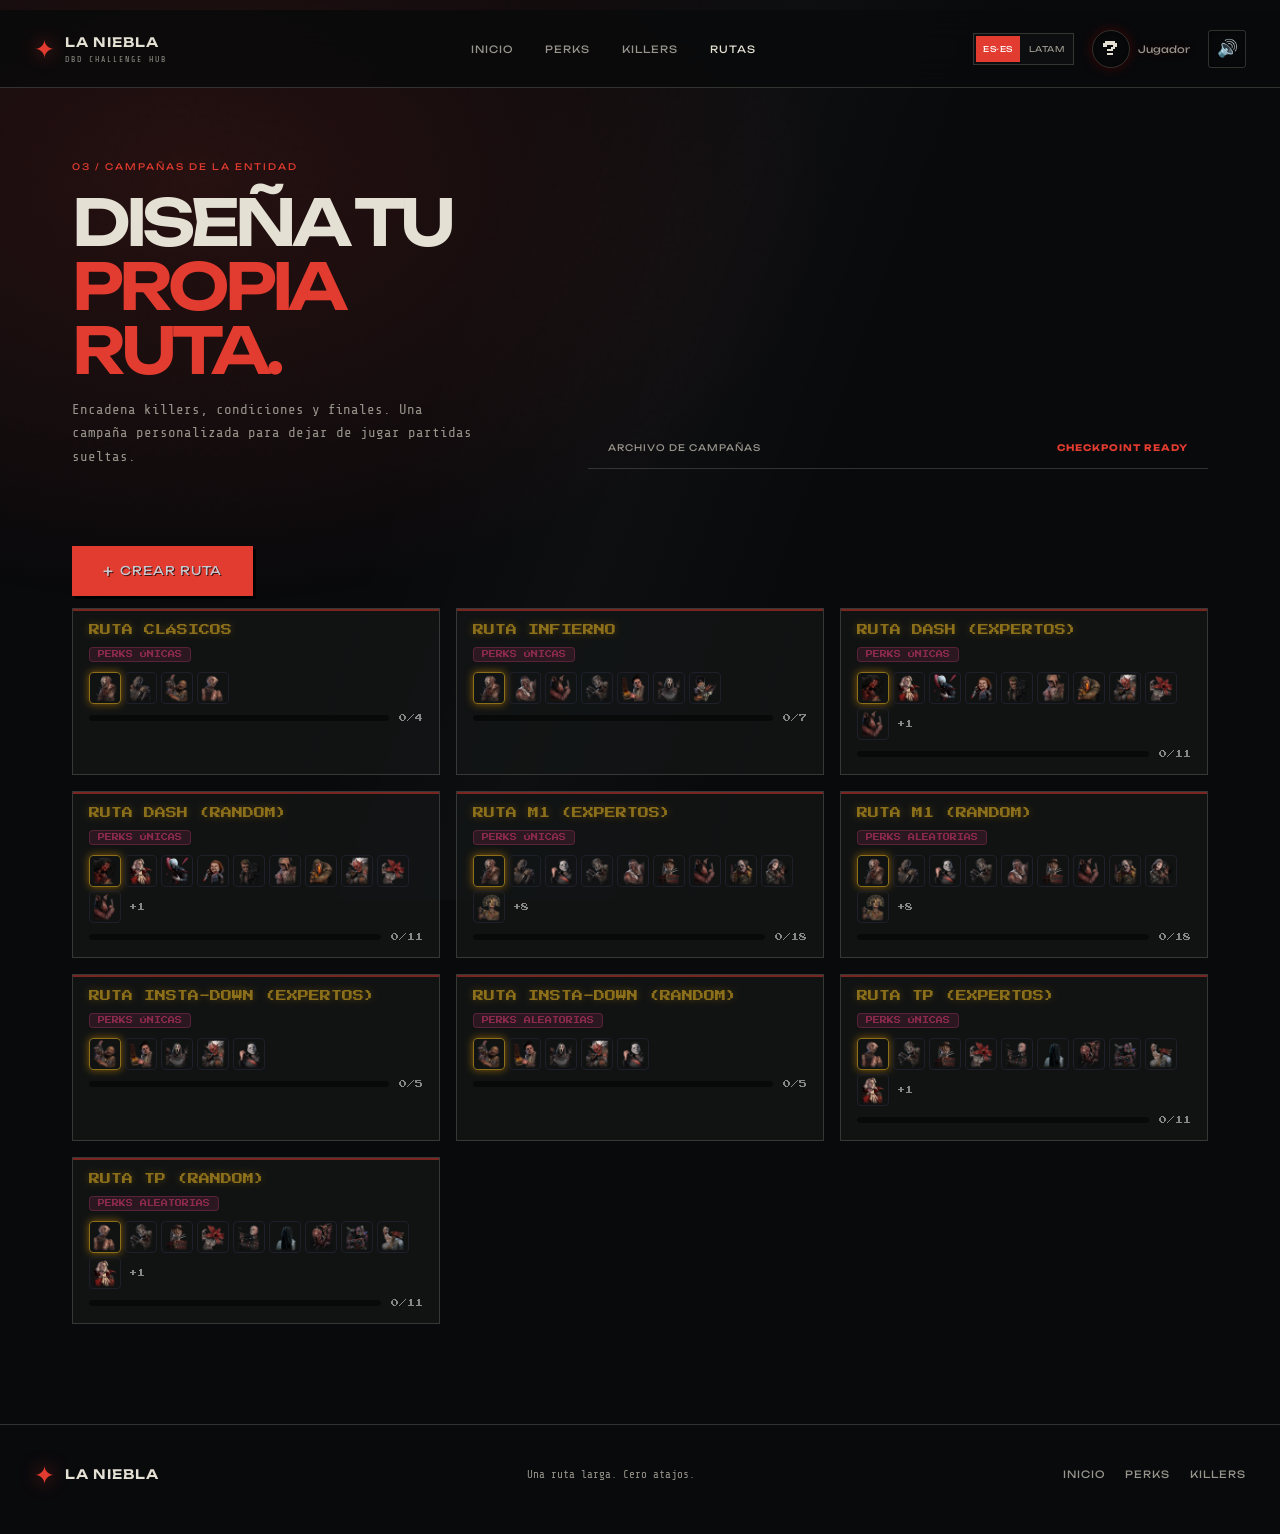
==== commit da759c23: "cambios masivos papu :v" ====
--- a/killer-routes.html
+++ b/killer-routes.html
@@ -17,8 +17,9 @@
     <meta name="twitter:description" content="Rutas de killers con perks aleatorias para Dead by Daylight. DBD roulette challenge.">
     <link rel="icon" href="data:image/svg+xml,<svg xmlns='http://www.w3.org/2000/svg' viewBox='0 0 100 100'><text y='.9em' font-size='90'>🎲</text></svg>">
     <link rel="stylesheet" href="assets/css/styles.css">
-    <link href="https://fonts.googleapis.com/css2?family=Press+Start+2P&family=Share+Tech+Mono&display=swap" rel="stylesheet">
+    <link href="https://fonts.googleapis.com/css2?family=Press+Start+2P&family=Share+Tech+Mono&family=Unbounded:wght@400;600;800&display=swap" rel="stylesheet">
     <link rel="stylesheet" href="assets/css/killer-routes.css">
+    <link rel="stylesheet" href="assets/css/hub-tools.css">
     <script type="application/ld+json">
     {
       "@context": "https://schema.org",
@@ -33,20 +34,15 @@
     </script>
 </head>
 <body>
-    <div class="app-container">
-        <header class="top-bar">
-            <nav class="kr-nav-links" aria-label="Navegacion principal">
-                <a href="index.html" class="nav-btn" title="Reto Principal">◀</a>
-                <a href="unique-killer.html" class="nav-btn" title="Killer Único">🩸</a>
-                <a href="tierlist.html" class="nav-btn" title="Tierlist DBD">🏆</a>
-            </nav>
-            <div class="top-bar-title">
-                <h1 class="page-title">🗡️ RUTAS DE KILLERS</h1>
-            </div>
-            <button class="config-btn" id="configBtn" title="Sonidos">🔊</button>
+    <div class="app-container subpage-shell">
+        <header class="top-bar site-header">
+            <a class="brand-lockup" href="index.html"><span class="brand-mark">✦</span><span><strong>LA NIEBLA</strong><small>DBD CHALLENGE HUB</small></span></a>
+            <nav class="site-nav" aria-label="Navegación principal"><a href="index.html">INICIO</a><a href="random-perks.html">PERKS</a><a href="unique-killer.html">KILLERS</a><a href="killer-routes.html" aria-current="page">RUTAS</a></nav>
+            <div class="header-actions"><div class="language-switcher" role="group" aria-label="Variante del español"><button type="button" data-language="es-ES">ES-ES</button><button type="button" data-language="es-LATAM">LATAM</button></div><div class="user-section"><button class="user-avatar" id="userAvatar" title="Jugador">?</button><span class="user-name">Jugador</span></div><button class="icon-button config-btn" id="configBtn" title="Configuración" aria-label="Activar o desactivar sonido">⚙</button></div>
         </header>
 
-        <main class="kr-main" id="krMain">
+        <main class="kr-main subpage-main" id="krMain">
+            <section class="subpage-hero"><div><p class="eyebrow">03 / CAMPAÑAS DE LA ENTIDAD</p><h1>DISEÑA TU<br><span>PROPIA RUTA.</span></h1><p>Encadena killers, condiciones y finales. Una campaña personalizada para dejar de jugar partidas sueltas.</p></div><div class="subpage-console-head"><span>ARCHIVO DE CAMPAÑAS</span><strong>CHECKPOINT READY</strong></div></section>
             <div class="kr-list-view" id="krListView">
                 <div class="kr-header-actions">
                     <button class="btn btn-create-route" id="btnCreateRoute">
@@ -139,6 +135,7 @@
                 </div>
             </div>
         </main>
+        <footer class="site-footer"><div><span class="brand-mark">✦</span><strong>LA NIEBLA</strong></div><p>Una ruta larga. Cero atajos.</p><div class="footer-links"><a href="index.html">INICIO</a><a href="random-perks.html">PERKS</a><a href="unique-killer.html">KILLERS</a></div></footer>
     </div>
 
     <div class="modal-overlay" id="resetRouteModal">
@@ -167,5 +164,8 @@
     <div class="toast-container" id="toastContainer"></div>
 
     <script src="assets/js/killer-routes.js"></script>
+    <script src="assets/js/i18n.js"></script>
+    <script src="assets/js/killer-lore.js"></script>
+    <script src="assets/js/status-lore.js"></script>
 </body>
-</html>+</html>
--- a/assets/css/styles.css
+++ b/assets/css/styles.css
@@ -1,32 +1,56 @@
 :root {
-    --bg-main: #0a0a0f;
-    --bg-dark: #111118;
-    --bg-panel: #16161e;
-    --bg-panel-light: #1c1c28;
+    --bg-void: #020203;
+    --bg-main: #07070b;
+    --bg-dark: #0c0c12;
+    --bg-panel: #11111a;
+    --bg-panel-light: #181822;
+    --bg-fog: rgba(20, 20, 28, 0.85);
+
     --border-thick: 3px;
-    --border-color: #2a2a3a;
-    --border-highlight: #4a4a5a;
-    --color-pink: #c23b6e;
-    --color-pink-light: #e84393;
-    --color-green: #1db954;
-    --color-green-dark: #168f42;
-    --color-red: #b71c1c;
-    --color-red-dark: #8b1515;
-    --color-blue-killer: #1a3a5c;
-    --color-blue-killer-hover: #224a72;
-    --color-gray-panel: #1e1e2a;
-    --color-gray-selected: #2d2050;
-    --color-orange: #e17055;
-    --color-yellow: #ffc107;
-    --color-white: #e8e8f0;
-    --color-gold: #ffab00;
-    --color-blood: #8b0000;
-    --color-blood-glow: rgba(139, 0, 0, 0.3);
-    --shadow-retro: 3px 3px 0px rgba(0, 0, 0, 0.8);
-    --shadow-glow: 0 0 15px rgba(194, 59, 110, 0.15);
+    --border-color: #1f1f2c;
+    --border-rust: #3a1a1a;
+    --border-highlight: #4a2a2a;
+
+    --color-blood: #6b0f0f;
+    --color-blood-bright: #a80000;
+    --color-blood-drip: #8b0000;
+    --color-blood-glow: rgba(139, 0, 0, 0.45);
+    --color-blood-soft: rgba(168, 0, 0, 0.18);
+
+    --color-toxic: #2a4d2e;
+    --color-toxic-bright: #4ade80;
+    --color-toxic-glow: rgba(74, 222, 128, 0.35);
+
+    --color-pink: #6b1d3a;
+    --color-pink-light: #8b2a4a;
+
+    --color-red: #8b0000;
+    --color-red-dark: #5a0000;
+
+    --color-orange: #a8541a;
+    --color-yellow: #b8a13a;
+    --color-gold: #8b6f1a;
+    --color-gold-bright: #c9a227;
+
+    --color-white: #c8c8d0;
+    --color-white-dim: #8a8a96;
+    --color-gray-panel: #16161e;
+    --color-gray-selected: #2a1018;
+
+    --color-blue-killer: #0f1620;
+    --color-blue-killer-hover: #1a2330;
+
+    --shadow-retro: 3px 3px 0px rgba(0, 0, 0, 0.9);
+    --shadow-deep: 0 8px 30px rgba(0, 0, 0, 0.85);
+    --shadow-blood: 0 0 20px rgba(139, 0, 0, 0.25);
+    --shadow-toxic: 0 0 18px rgba(74, 222, 128, 0.3);
+
     --transition-normal: 0.3s ease;
+    --transition-slow: 0.6s ease;
+
     --font-retro: 'Press Start 2P', cursive;
     --font-mono: 'Share Tech Mono', monospace;
+    --font-horror: 'Creepster', 'Nosifer', cursive;
 }
 
 * {
@@ -35,18 +59,48 @@
     box-sizing: border-box;
 }
 
+html, body {
+    background-color: var(--bg-void);
+}
+
 body {
     font-family: var(--font-mono);
     background-color: var(--bg-main);
     background-image:
-        radial-gradient(ellipse at 20% 50%, rgba(139, 0, 0, 0.06) 0%, transparent 50%),
-        radial-gradient(ellipse at 80% 20%, rgba(194, 59, 110, 0.04) 0%, transparent 50%);
+        radial-gradient(ellipse at 15% 20%, rgba(139, 0, 0, 0.12) 0%, transparent 45%),
+        radial-gradient(ellipse at 85% 80%, rgba(42, 77, 46, 0.08) 0%, transparent 45%),
+        radial-gradient(ellipse at 50% 50%, rgba(20, 20, 28, 0.5) 0%, transparent 70%),
+        repeating-linear-gradient(0deg, transparent 0px, transparent 2px, rgba(0, 0, 0, 0.15) 3px, transparent 4px);
     color: var(--color-white);
     min-height: 100vh;
     overflow-x: hidden;
+    position: relative;
+}
+
+body::before {
+    content: '';
+    position: fixed;
+    inset: 0;
+    background:
+        radial-gradient(ellipse at center, transparent 30%, rgba(0, 0, 0, 0.6) 100%);
+    pointer-events: none;
+    z-index: 1;
+}
+
+body::after {
+    content: '';
+    position: fixed;
+    inset: 0;
+    background-image: url("data:image/svg+xml,%3Csvg viewBox='0 0 200 200' xmlns='http://www.w3.org/2000/svg'%3E%3Cfilter id='n'%3E%3CfeTurbulence type='fractalNoise' baseFrequency='0.85' numOctaves='3' stitchTiles='stitch'/%3E%3CfeColorMatrix values='0 0 0 0 0 0 0 0 0 0 0 0 0 0 0 0 0 0 0.18 0'/%3E%3C/filter%3E%3Crect width='100%25' height='100%25' filter='url(%23n)'/%3E%3C/svg%3E");
+    opacity: 0.5;
+    pointer-events: none;
+    z-index: 1;
+    mix-blend-mode: overlay;
 }
 
 .app-container {
+    position: relative;
+    z-index: 2;
     max-width: 1200px;
     margin: 0 auto;
     padding: 10px;
@@ -57,14 +111,14 @@
 
 /* ===== TOP BAR ===== */
 .top-bar {
-    background: var(--bg-dark);
-    border: var(--border-thick) solid var(--border-color);
+    background: linear-gradient(180deg, #0a0a10 0%, #07070c 100%);
+    border: var(--border-thick) solid var(--border-rust);
     border-radius: 8px;
     padding: 10px 20px;
     display: flex;
     align-items: center;
     justify-content: space-between;
-    box-shadow: var(--shadow-retro), 0 0 20px rgba(0, 0, 0, 0.5);
+    box-shadow: var(--shadow-retro), var(--shadow-deep), inset 0 1px 0 rgba(139, 0, 0, 0.15);
     margin-bottom: 10px;
     color: var(--color-white);
     position: relative;
@@ -77,9 +131,42 @@
     top: 0;
     left: 0;
     right: 0;
-    height: 1px;
-    background: linear-gradient(90deg, transparent, var(--color-pink), transparent);
-    opacity: 0.5;
+    height: 2px;
+    background: linear-gradient(90deg,
+        transparent 0%,
+        var(--color-blood) 20%,
+        var(--color-blood-bright) 50%,
+        var(--color-blood) 80%,
+        transparent 100%);
+    opacity: 0.9;
+    box-shadow: 0 0 10px var(--color-blood-bright);
+}
+
+.top-bar::after {
+    content: '';
+    position: absolute;
+    top: 2px;
+    left: 0;
+    right: 0;
+    height: 6px;
+    background-image:
+        linear-gradient(180deg, transparent 0%, var(--color-blood-drip) 100%),
+        radial-gradient(circle at 15% 100%, var(--color-blood-drip) 0%, transparent 30%),
+        radial-gradient(circle at 35% 100%, var(--color-blood-drip) 0%, transparent 25%),
+        radial-gradient(circle at 55% 100%, var(--color-blood-drip) 0%, transparent 35%),
+        radial-gradient(circle at 75% 100%, var(--color-blood-drip) 0%, transparent 28%),
+        radial-gradient(circle at 90% 100%, var(--color-blood-drip) 0%, transparent 30%);
+    background-size: 100% 100%, 12px 8px, 8px 6px, 14px 10px, 10px 7px, 12px 8px;
+    background-repeat: no-repeat;
+    background-position: 0 0, 15% 0, 35% 0, 55% 0, 75% 0, 90% 0;
+    animation: bloodDrip 4s ease-in-out infinite;
+    pointer-events: none;
+    opacity: 0.7;
+}
+
+@keyframes bloodDrip {
+    0%, 100% { opacity: 0.7; transform: translateY(0); }
+    50% { opacity: 0.95; transform: translateY(1px); }
 }
 
 .top-bar-title {
@@ -90,9 +177,28 @@
 .page-title {
     font-family: var(--font-retro);
     font-size: 12px;
-    color: var(--color-red);
-    text-shadow: 0 0 10px rgba(139, 0, 0, 0.4);
+    color: var(--color-blood-bright);
+    text-shadow:
+        0 0 8px var(--color-blood-glow),
+        0 0 20px rgba(139, 0, 0, 0.4),
+        2px 2px 0 #000;
     letter-spacing: 2px;
+    animation: titleFlicker 4s ease-in-out infinite;
+    padding: 4px 0;
+}
+
+@keyframes titleFlicker {
+    0%, 18%, 22%, 25%, 53%, 57%, 100% {
+        text-shadow:
+            0 0 8px var(--color-blood-glow),
+            0 0 20px rgba(139, 0, 0, 0.4),
+            2px 2px 0 #000;
+        opacity: 1;
+    }
+    20%, 24%, 55% {
+        text-shadow: none;
+        opacity: 0.85;
+    }
 }
 
 .user-section {
@@ -104,8 +210,8 @@
 .user-avatar {
     width: 44px;
     height: 44px;
-    background: linear-gradient(135deg, var(--color-pink), #6b1d3a);
-    border: 3px solid var(--border-color);
+    background: radial-gradient(circle at 30% 30%, var(--color-blood-bright), #2a0505 80%);
+    border: 3px solid var(--border-rust);
     border-radius: 50%;
     display: flex;
     align-items: center;
@@ -115,18 +221,19 @@
     color: var(--color-white);
     cursor: pointer;
     transition: transform var(--transition-normal), box-shadow var(--transition-normal);
+    box-shadow: 0 0 12px rgba(139, 0, 0, 0.4), inset 0 0 8px rgba(0, 0, 0, 0.6);
 }
 
 .user-avatar:hover {
     transform: scale(1.1);
-    box-shadow: 0 0 15px var(--color-pink);
+    box-shadow: 0 0 20px var(--color-blood-bright), inset 0 0 8px rgba(0, 0, 0, 0.6);
 }
 
 .user-name {
     font-family: var(--font-retro);
     font-size: 14px;
     color: var(--color-white);
-    text-shadow: 0 0 10px rgba(232, 67, 147, 0.3);
+    text-shadow: 0 0 8px rgba(139, 0, 0, 0.3);
 }
 
 .stats-section {
@@ -135,19 +242,20 @@
 }
 
 .stat-box {
-    background: rgba(255, 255, 255, 0.03);
-    border: 2px solid var(--border-color);
+    background: linear-gradient(180deg, rgba(20, 5, 5, 0.6), rgba(10, 2, 2, 0.6));
+    border: 2px solid var(--border-rust);
     border-radius: 6px;
     padding: 6px 14px;
     text-align: center;
     min-width: 90px;
+    box-shadow: inset 0 0 10px rgba(0, 0, 0, 0.5);
 }
 
 .stat-label {
     display: block;
     font-size: 7px;
     font-family: var(--font-retro);
-    color: #555;
+    color: #5a3030;
     margin-bottom: 2px;
     letter-spacing: 1px;
 }
@@ -156,15 +264,15 @@
     display: block;
     font-size: 16px;
     font-family: var(--font-retro);
-    color: var(--color-gold);
-    text-shadow: 0 0 8px rgba(255, 171, 0, 0.3);
+    color: var(--color-blood-bright);
+    text-shadow: 0 0 8px var(--color-blood-glow);
 }
 
 .nav-btn {
-    background: rgba(255, 255, 255, 0.05);
-    border: 2px solid var(--border-color);
+    background: linear-gradient(180deg, #15151c, #0a0a10);
+    border: 2px solid var(--border-rust);
     border-radius: 6px;
-    color: #888;
+    color: #6a4a4a;
     font-size: 22px;
     width: 44px;
     height: 44px;
@@ -175,19 +283,52 @@
     justify-content: center;
     text-decoration: none;
     line-height: 1;
+    box-shadow: inset 0 0 8px rgba(0, 0, 0, 0.6);
 }
 
 .nav-btn:hover {
-    background: rgba(139, 0, 0, 0.3);
-    color: var(--color-white);
-    box-shadow: 0 0 10px rgba(139, 0, 0, 0.3);
+    background: linear-gradient(180deg, #2a0a0a, #1a0505);
+    color: var(--color-blood-bright);
+    border-color: var(--color-blood);
+    box-shadow: 0 0 12px var(--color-blood-glow), inset 0 0 8px rgba(139, 0, 0, 0.3);
+}
+
+.nav-btn-locked {
+    position: relative;
+    opacity: 0.45;
+    cursor: not-allowed;
+    pointer-events: auto;
+}
+
+.nav-btn-locked .nav-btn-icon {
+    filter: grayscale(1);
+}
+
+.nav-btn-locked:hover {
+    background: linear-gradient(180deg, #15151c, #0a0a10);
+    color: #6a4a4a;
+    box-shadow: inset 0 0 8px rgba(0, 0, 0, 0.6);
+    opacity: 0.7;
+}
+
+.nav-btn-lock-badge {
+    position: absolute;
+    top: -3px;
+    right: -3px;
+    font-size: 11px;
+    line-height: 1;
+    background: var(--bg-void);
+    border-radius: 50%;
+    padding: 1px;
+    box-shadow: 0 0 4px rgba(0, 0, 0, 0.8);
+    pointer-events: none;
 }
 
 .config-btn {
-    background: rgba(255, 255, 255, 0.05);
-    border: 2px solid var(--border-color);
+    background: linear-gradient(180deg, #15151c, #0a0a10);
+    border: 2px solid var(--border-rust);
     border-radius: 6px;
-    color: #888;
+    color: #6a4a4a;
     font-size: 22px;
     width: 44px;
     height: 44px;
@@ -196,13 +337,15 @@
     display: flex;
     align-items: center;
     justify-content: center;
+    box-shadow: inset 0 0 8px rgba(0, 0, 0, 0.6);
 }
 
 .config-btn:hover {
-    background: rgba(255, 255, 255, 0.1);
-    color: var(--color-white);
+    background: linear-gradient(180deg, #2a0a0a, #1a0505);
+    color: var(--color-blood-bright);
+    border-color: var(--color-blood);
     transform: rotate(90deg);
-    box-shadow: 0 0 10px rgba(255, 255, 255, 0.1);
+    box-shadow: 0 0 12px var(--color-blood-glow), inset 0 0 8px rgba(139, 0, 0, 0.3);
 }
 
 /* ===== MAIN CONTENT ===== */
@@ -226,7 +369,8 @@
     border: var(--border-thick) solid var(--border-color);
     border-radius: 8px;
     padding: 12px;
-    box-shadow: var(--shadow-retro);
+    box-shadow: var(--shadow-retro), var(--shadow-deep);
+    position: relative;
 }
 
 .panel-title {
@@ -239,11 +383,15 @@
 
 /* ===== PROGRESS PANEL ===== */
 .panel-progress {
-    background: linear-gradient(135deg, #3a0a1a, #1a0510);
-    border-color: var(--color-pink);
+    background:
+        linear-gradient(135deg, #1a0508 0%, #0a0204 100%),
+        radial-gradient(circle at 30% 30%, var(--color-blood-soft) 0%, transparent 60%);
+    background-blend-mode: normal, screen;
+    border-color: var(--color-blood);
     color: var(--color-white);
     position: relative;
     overflow: hidden;
+    box-shadow: var(--shadow-retro), var(--shadow-deep), 0 0 25px rgba(139, 0, 0, 0.2);
 }
 
 .panel-progress::before {
@@ -253,9 +401,20 @@
     left: -100%;
     width: 200%;
     height: 100%;
-    background: linear-gradient(90deg, transparent, rgba(194, 59, 110, 0.05), transparent);
-    animation: shimmer 3s ease-in-out infinite;
+    background: linear-gradient(90deg, transparent, rgba(168, 0, 0, 0.08), transparent);
+    animation: shimmer 4s ease-in-out infinite;
     pointer-events: none;
+}
+
+.panel-progress::after {
+    content: '';
+    position: absolute;
+    top: 0;
+    left: 0;
+    right: 0;
+    height: 1px;
+    background: linear-gradient(90deg, transparent, var(--color-blood-bright), transparent);
+    opacity: 0.6;
 }
 
 @keyframes shimmer {
@@ -264,26 +423,27 @@
 }
 
 .panel-progress .panel-title {
-    color: var(--color-pink-light);
-    text-shadow: 0 0 10px rgba(232, 67, 147, 0.5);
+    color: var(--color-blood-bright);
+    text-shadow: 0 0 10px var(--color-blood-glow);
 }
 
 .progress-bar-container {
-    background: rgba(0, 0, 0, 0.5);
-    border: 2px solid #333;
+    background: rgba(0, 0, 0, 0.7);
+    border: 2px solid #2a0a0a;
     border-radius: 10px;
     height: 24px;
     overflow: hidden;
     position: relative;
+    box-shadow: inset 0 0 8px rgba(0, 0, 0, 0.8);
 }
 
 .progress-bar-fill {
     height: 100%;
-    background: linear-gradient(90deg, #1db954, #4ade80);
+    background: linear-gradient(90deg, var(--color-blood) 0%, var(--color-blood-bright) 50%, #d60000 100%);
     border-radius: 8px;
-    transition: width 0.6s ease;
+    transition: width 0.8s ease;
     position: relative;
-    box-shadow: 0 0 10px rgba(29, 185, 84, 0.4);
+    box-shadow: 0 0 12px var(--color-blood-glow);
 }
 
 .progress-bar-fill::after {
@@ -293,7 +453,7 @@
     left: 0;
     right: 0;
     bottom: 50%;
-    background: rgba(255, 255, 255, 0.15);
+    background: linear-gradient(180deg, rgba(255, 80, 80, 0.25), transparent);
     border-radius: 8px 8px 0 0;
 }
 
@@ -307,38 +467,42 @@
 .progress-percent {
     font-family: var(--font-retro);
     font-size: 14px;
-    text-shadow: 0 0 8px rgba(255, 171, 0, 0.4);
-    color: var(--color-gold);
+    text-shadow: 0 0 8px var(--color-blood-glow);
+    color: var(--color-blood-bright);
 }
 
 .progress-detail {
     font-size: 11px;
     opacity: 0.7;
-    color: #aaa;
+    color: #6a5a5a;
 }
 
 /* ===== CURRENT KILLER PANEL ===== */
 .panel-current {
-    background: var(--bg-panel);
-    border-color: #333;
+    background:
+        linear-gradient(180deg, var(--bg-panel) 0%, var(--bg-dark) 100%);
+    border-color: var(--border-rust);
     color: var(--color-white);
     text-align: center;
     flex: 1;
     min-height: 0;
     overflow: hidden;
+    box-shadow: var(--shadow-retro), var(--shadow-deep);
 }
 
 .panel-current .panel-title {
-    color: #aaa;
+    color: #5a4a4a;
     text-shadow: none;
+    letter-spacing: 3px;
 }
 
 .current-killer-portrait {
     width: 100px;
     height: 100px;
     margin: 10px auto;
-    background: #0d0d12;
-    border: 3px solid var(--border-color);
+    background:
+        radial-gradient(circle at center, #0a0a10 0%, #000 100%);
+    border: 3px solid var(--border-rust);
     border-radius: 12px;
     display: flex;
     align-items: center;
@@ -347,24 +511,69 @@
     transition: all var(--transition-normal);
     overflow: hidden;
     position: relative;
+    box-shadow: inset 0 0 15px rgba(0, 0, 0, 0.8), 0 0 10px rgba(0, 0, 0, 0.6);
+}
+
+.current-killer-portrait::before {
+    content: '';
+    position: absolute;
+    inset: 0;
+    border-radius: 12px;
+    pointer-events: none;
+    background: radial-gradient(circle at 50% 0%, transparent 60%, rgba(0, 0, 0, 0.4) 100%);
+    z-index: 2;
 }
 
 .current-killer-portrait.active {
-    border-color: var(--color-gold);
-    box-shadow: 0 0 20px rgba(255, 171, 0, 0.3), 0 0 40px rgba(255, 171, 0, 0.1);
+    border-color: var(--color-blood-bright);
+    box-shadow:
+        inset 0 0 15px rgba(0, 0, 0, 0.8),
+        0 0 25px var(--color-blood-glow),
+        0 0 50px rgba(139, 0, 0, 0.25);
+    animation: terrorPulse 2.5s ease-in-out infinite;
+}
+
+@keyframes terrorPulse {
+    0%, 100% {
+        box-shadow:
+            inset 0 0 15px rgba(0, 0, 0, 0.8),
+            0 0 25px var(--color-blood-glow),
+            0 0 50px rgba(139, 0, 0, 0.25);
+    }
+    50% {
+        box-shadow:
+            inset 0 0 15px rgba(0, 0, 0, 0.8),
+            0 0 35px var(--color-blood-bright),
+            0 0 70px rgba(168, 0, 0, 0.4);
+    }
 }
 
 .killer-placeholder-icon {
     font-family: var(--font-retro);
-    color: #333;
+    color: #2a1a1a;
+    text-shadow: 0 0 8px rgba(0, 0, 0, 0.8);
+}
+
+.killer-placeholder-fallback {
+    width: 100%;
+    height: 100%;
+    display: flex;
+    align-items: center;
+    justify-content: center;
+    font-size: 56px;
+    background: radial-gradient(circle at 50% 40%, #2a0505 0%, #000 80%);
+    color: var(--color-blood-bright);
+    text-shadow: 0 0 20px var(--color-blood-glow);
+    filter: drop-shadow(0 0 10px rgba(139, 0, 0, 0.6));
 }
 
 .current-killer-name {
     font-family: var(--font-retro);
     font-size: 11px;
     margin: 8px 0;
-    text-shadow: 0 0 8px rgba(232, 232, 240, 0.2);
+    text-shadow: 0 0 8px rgba(139, 0, 0, 0.3);
     color: var(--color-white);
+    letter-spacing: 1px;
 }
 
 .current-perks {
@@ -379,34 +588,44 @@
 .perk-slot {
     width: 72px;
     height: 72px;
-    background: #0d0d12;
-    border: 2px solid #333;
+    background:
+        radial-gradient(circle at center, #0a0a0f 0%, #000 100%);
+    border: 2px solid var(--border-rust);
     border-radius: 8px;
     display: flex;
     align-items: center;
     justify-content: center;
     font-size: 8px;
     font-family: var(--font-retro);
-    color: #444;
+    color: #3a2020;
     transition: all var(--transition-normal);
     position: relative;
     overflow: visible;
+    box-shadow: inset 0 0 10px rgba(0, 0, 0, 0.8);
 }
 
 .perk-slot.filled {
-    border-color: var(--color-yellow);
-    color: var(--color-yellow);
-    box-shadow: 0 0 8px rgba(255, 193, 7, 0.2);
+    border-color: var(--color-blood-bright);
+    color: var(--color-blood-bright);
+    box-shadow: 0 0 10px var(--color-blood-glow), inset 0 0 8px rgba(139, 0, 0, 0.2);
 }
 
 .perk-slot.filled::before {
     display: none;
 }
+
 .perk-slot.filled .perk-image {
     width: 100%;
     height: 100%;
     object-fit: cover;
     border-radius: 4px;
+    filter: brightness(0.9) contrast(1.1);
+}
+
+.perk-fallback {
+    font-size: 24px;
+    color: var(--color-blood-bright);
+    text-shadow: 0 0 8px var(--color-blood-glow);
 }
 
 .perk-slot.spinning {
@@ -426,10 +645,13 @@
     transform: translateX(-50%);
     font-size: 6px;
     white-space: nowrap;
-    color: #aaa;
+    color: #6a5a5a;
     font-family: var(--font-mono);
     text-align: center;
     pointer-events: none;
+    max-width: 80px;
+    overflow: hidden;
+    text-overflow: ellipsis;
 }
 
 .current-status {
@@ -441,45 +663,49 @@
     font-size: 9px;
     padding: 4px 12px;
     border-radius: 4px;
-    border: 2px solid rgba(255, 255, 255, 0.1);
+    border: 2px solid rgba(0, 0, 0, 0.6);
     display: inline-block;
+    letter-spacing: 1px;
 }
 
 .status-waiting {
-    background: #1a1a24;
-    color: #555;
-    border-color: #333;
+    background: #0a0a10;
+    color: #3a2a2a;
+    border-color: #1f1f2c;
 }
 
 .status-inprogress {
-    background: var(--color-orange);
+    background: linear-gradient(180deg, var(--color-orange), #6a2a0a);
     color: var(--color-white);
-    animation: pulse 1.5s ease-in-out infinite;
-    border-color: #c45a3a;
+    animation: pulse 1.8s ease-in-out infinite;
+    border-color: #4a1a0a;
+    box-shadow: 0 0 8px rgba(168, 84, 26, 0.4);
 }
 
 .status-completed {
-    background: var(--color-green);
+    background: linear-gradient(180deg, var(--color-toxic), #1a3d1e);
+    color: var(--color-toxic-bright);
+    border-color: var(--color-toxic);
+    box-shadow: 0 0 8px var(--color-toxic-glow);
+}
+
+.status-failed {
+    background: linear-gradient(180deg, var(--color-blood-bright), var(--color-blood));
     color: var(--color-white);
-    border-color: var(--color-green-dark);
-}
-
-.status-failed {
-    background: var(--color-red);
-    color: var(--color-white);
-    border-color: var(--color-red-dark);
+    border-color: var(--color-blood-drip);
     animation: failedPulse 0.8s ease;
+    box-shadow: 0 0 10px var(--color-blood-glow);
 }
 
 @keyframes pulse {
-    0%, 100% { opacity: 1; box-shadow: 0 0 5px rgba(225, 112, 85, 0.3); }
-    50% { opacity: 0.7; box-shadow: 0 0 15px rgba(225, 112, 85, 0.6); }
+    0%, 100% { opacity: 1; box-shadow: 0 0 5px rgba(168, 84, 26, 0.3); }
+    50% { opacity: 0.75; box-shadow: 0 0 15px rgba(168, 84, 26, 0.6); }
 }
 
 @keyframes failedPulse {
-    0% { box-shadow: 0 0 0 rgba(183, 28, 28, 0); }
-    50% { box-shadow: 0 0 30px rgba(183, 28, 28, 0.8); }
-    100% { box-shadow: 0 0 5px rgba(183, 28, 28, 0.3); }
+    0% { box-shadow: 0 0 0 rgba(139, 0, 0, 0); }
+    50% { box-shadow: 0 0 35px rgba(168, 0, 0, 0.9); }
+    100% { box-shadow: 0 0 5px rgba(139, 0, 0, 0.4); }
 }
 
 /* ===== ACTION BUTTONS ===== */
@@ -493,19 +719,20 @@
 .btn {
     font-family: var(--font-retro);
     cursor: pointer;
-    border: var(--border-thick) solid rgba(0, 0, 0, 0.5);
+    border: var(--border-thick) solid rgba(0, 0, 0, 0.8);
     border-radius: 8px;
     transition: all var(--transition-normal);
     display: flex;
     align-items: center;
     justify-content: center;
     gap: 6px;
-    text-shadow: 1px 1px 0 rgba(0, 0, 0, 0.5);
+    text-shadow: 1px 1px 0 rgba(0, 0, 0, 0.7);
+    letter-spacing: 1px;
 }
 
 .btn:hover:not(:disabled) {
     transform: translateY(-2px);
-    box-shadow: 0 4px 15px rgba(0, 0, 0, 0.5);
+    box-shadow: 0 6px 18px rgba(0, 0, 0, 0.7);
 }
 
 .btn:active:not(:disabled) {
@@ -514,41 +741,43 @@
 }
 
 .btn:disabled {
-    opacity: 0.3;
+    opacity: 0.25;
     cursor: not-allowed;
-    filter: grayscale(0.8);
+    filter: grayscale(0.9);
 }
 
 .btn-win {
-    background: linear-gradient(180deg, #1db954, #168f42);
+    background: linear-gradient(180deg, var(--color-toxic) 0%, #1a3d1e 100%);
+    color: var(--color-toxic-bright);
+    padding: 12px;
+    font-size: 11px;
+    flex: 1;
+    box-shadow: var(--shadow-retro), inset 0 1px 0 rgba(74, 222, 128, 0.2);
+}
+
+.btn-win:hover:not(:disabled) {
+    background: linear-gradient(180deg, #3a6a3e 0%, var(--color-toxic) 100%);
+    box-shadow: 0 4px 15px var(--color-toxic-glow), inset 0 1px 0 rgba(74, 222, 128, 0.3);
+    text-shadow: 0 0 6px var(--color-toxic-glow);
+}
+
+.btn-lose {
+    background: linear-gradient(180deg, var(--color-blood-bright) 0%, var(--color-blood) 100%);
     color: var(--color-white);
     padding: 12px;
     font-size: 11px;
     flex: 1;
-    box-shadow: var(--shadow-retro);
-}
-
-.btn-win:hover:not(:disabled) {
-    background: linear-gradient(180deg, #22cc5e, #1db954);
-    box-shadow: 0 4px 15px rgba(29, 185, 84, 0.4);
-}
-
-.btn-lose {
-    background: linear-gradient(180deg, #b71c1c, #8b1515);
-    color: var(--color-white);
-    padding: 12px;
-    font-size: 11px;
-    flex: 1;
-    box-shadow: var(--shadow-retro);
+    box-shadow: var(--shadow-retro), inset 0 1px 0 rgba(255, 80, 80, 0.2);
 }
 
 .btn-lose:hover:not(:disabled) {
-    background: linear-gradient(180deg, #d32f2f, #b71c1c);
-    box-shadow: 0 4px 15px rgba(183, 28, 28, 0.4);
+    background: linear-gradient(180deg, #d60000 0%, var(--color-blood-bright) 100%);
+    box-shadow: 0 4px 15px var(--color-blood-glow), inset 0 1px 0 rgba(255, 80, 80, 0.3);
+    text-shadow: 0 0 6px var(--color-blood-glow);
 }
 
 .btn-danger {
-    background: linear-gradient(180deg, #b71c1c, #8b1515);
+    background: linear-gradient(180deg, var(--color-blood-bright), var(--color-blood));
     color: var(--color-white);
     padding: 8px 16px;
     font-size: 9px;
@@ -556,19 +785,23 @@
 }
 
 .btn-danger:hover:not(:disabled) {
-    background: linear-gradient(180deg, #d32f2f, #b71c1c);
+    background: linear-gradient(180deg, #d60000, var(--color-blood-bright));
+    box-shadow: 0 0 12px var(--color-blood-glow);
 }
 
 .btn-close {
-    background: #2a2a3a;
-    color: var(--color-white);
+    background: linear-gradient(180deg, #1f1f2c, #0a0a10);
+    color: var(--color-white-dim);
     padding: 8px 20px;
     font-size: 10px;
     box-shadow: var(--shadow-retro);
+    border: var(--border-thick) solid var(--border-color);
 }
 
 .btn-close:hover {
-    background: #3a3a4a;
+    background: linear-gradient(180deg, #2a1a1a, #1a0a0a);
+    color: var(--color-blood-bright);
+    border-color: var(--border-rust);
 }
 
 .btn-icon {
@@ -578,14 +811,27 @@
 /* ===== CENTER PANEL ===== */
 .center-panel {
     flex: 1;
-    background: var(--bg-panel);
-    border: var(--border-thick) solid var(--border-color);
+    background:
+        linear-gradient(180deg, var(--bg-panel) 0%, var(--bg-dark) 100%);
+    border: var(--border-thick) solid var(--border-rust);
     border-radius: 8px;
     padding: 16px;
-    box-shadow: var(--shadow-retro), 0 0 30px rgba(0, 0, 0, 0.3);
+    box-shadow: var(--shadow-retro), var(--shadow-deep), inset 0 0 30px rgba(0, 0, 0, 0.5);
     display: flex;
     flex-direction: column;
     position: relative;
+    overflow: hidden;
+}
+
+.center-panel::before {
+    content: '';
+    position: absolute;
+    top: 0;
+    left: 0;
+    right: 0;
+    height: 1px;
+    background: linear-gradient(90deg, transparent, var(--color-blood), transparent);
+    opacity: 0.5;
 }
 
 .section-title {
@@ -593,9 +839,20 @@
     font-size: 14px;
     text-align: center;
     margin-bottom: 14px;
-    color: #888;
-    text-shadow: none;
-    letter-spacing: 2px;
+    color: #4a3a3a;
+    text-shadow: 0 0 6px rgba(0, 0, 0, 0.8);
+    letter-spacing: 3px;
+    position: relative;
+}
+
+.section-title::after {
+    content: '';
+    display: block;
+    width: 60%;
+    height: 1px;
+    margin: 8px auto 0;
+    background: linear-gradient(90deg, transparent, var(--color-blood), transparent);
+    opacity: 0.6;
 }
 
 /* ===== KILLER GRID ===== */
@@ -611,8 +868,9 @@
 
 .killer-card {
     aspect-ratio: 5/4;
-    background: var(--color-blue-killer);
-    border: 2px solid #1a2a40;
+    background:
+        linear-gradient(180deg, #0a0a10 0%, #050508 100%);
+    border: 2px solid #1a1a24;
     border-radius: 6px;
     display: flex;
     flex-direction: column;
@@ -622,6 +880,7 @@
     transition: all var(--transition-normal);
     position: relative;
     overflow: hidden;
+    box-shadow: inset 0 0 12px rgba(0, 0, 0, 0.8);
 }
 
 .killer-card::before {
@@ -631,17 +890,29 @@
     left: 0;
     right: 0;
     bottom: 70%;
-    background: linear-gradient(180deg, rgba(255,255,255,0.08), transparent);
+    background: linear-gradient(180deg, rgba(255, 255, 255, 0.04), transparent);
     border-radius: 4px 4px 0 0;
     pointer-events: none;
     z-index: 1;
 }
 
+.killer-card::after {
+    content: '';
+    position: absolute;
+    inset: 0;
+    background: radial-gradient(circle at center, transparent 40%, rgba(0, 0, 0, 0.7) 100%);
+    pointer-events: none;
+    z-index: 1;
+    border-radius: 6px;
+}
+
 .killer-card:hover:not(.completed) {
     transform: translateY(-3px);
-    box-shadow: 0 4px 15px rgba(0, 0, 0, 0.5);
+    box-shadow:
+        0 4px 18px rgba(139, 0, 0, 0.4),
+        inset 0 0 15px rgba(139, 0, 0, 0.1);
     z-index: 2;
-    border-color: #4a6a8a;
+    border-color: var(--color-blood);
 }
 
 .killer-card .killer-img {
@@ -650,20 +921,20 @@
     object-fit: cover;
     border-radius: 4px 4px 0 0;
     pointer-events: none;
-    filter: brightness(0.85);
+    filter: brightness(0.65) contrast(1.15) saturate(0.85);
     transition: filter var(--transition-normal);
 }
 
 .killer-card:hover .killer-img {
-    filter: brightness(1);
+    filter: brightness(0.85) contrast(1.1) saturate(1);
 }
 
 .killer-card .killer-card-name {
     font-family: var(--font-retro);
     font-size: 6px;
-    color: rgba(255, 255, 255, 0.85);
+    color: #8a7a7a;
     text-align: center;
-    text-shadow: 1px 1px 2px rgba(0, 0, 0, 0.8);
+    text-shadow: 1px 1px 2px rgba(0, 0, 0, 0.9);
     line-height: 1.2;
     padding: 2px;
     width: 100%;
@@ -672,73 +943,99 @@
     align-items: center;
     justify-content: center;
     overflow: hidden;
-    background: rgba(0, 0, 0, 0.4);
+    background: linear-gradient(180deg, rgba(0, 0, 0, 0.6), rgba(0, 0, 0, 0.8));
+    position: relative;
+    z-index: 2;
+    letter-spacing: 0.5px;
 }
 
 .killer-card.selected {
-    background: linear-gradient(135deg, #2d2050, #3d2870);
-    border: 2px solid var(--color-gold);
-    box-shadow: 0 0 20px rgba(255, 171, 0, 0.4), 0 0 40px rgba(255, 171, 0, 0.15), inset 0 0 15px rgba(255, 171, 0, 0.15);
-    animation: selectedGlow 2s ease-in-out infinite;
+    background: linear-gradient(180deg, #1a0508 0%, #0a0204 100%);
+    border: 2px solid var(--color-blood-bright);
+    box-shadow:
+        0 0 25px var(--color-blood-glow),
+        0 0 50px rgba(139, 0, 0, 0.2),
+        inset 0 0 20px rgba(139, 0, 0, 0.3);
+    animation: terrorRadius 1.8s ease-in-out infinite;
     transform: scale(1.05);
     z-index: 3;
 }
 
 .killer-card.selected .killer-img {
-    filter: brightness(1.2) saturate(1.3);
+    filter: brightness(1) contrast(1.2) saturate(1.3);
 }
 
 .killer-card.selected .killer-card-name {
-    color: var(--color-gold);
-    text-shadow: 0 0 6px rgba(255, 171, 0, 0.6);
-    background: rgba(255, 171, 0, 0.15);
-}
-
-@keyframes selectedGlow {
-    0%, 100% { box-shadow: 0 0 20px rgba(255, 171, 0, 0.4), 0 0 40px rgba(255, 171, 0, 0.15), inset 0 0 15px rgba(255, 171, 0, 0.15); }
-    50% { box-shadow: 0 0 30px rgba(255, 171, 0, 0.6), 0 0 60px rgba(255, 171, 0, 0.25), inset 0 0 25px rgba(255, 171, 0, 0.25); }
+    color: var(--color-blood-bright);
+    text-shadow: 0 0 8px var(--color-blood-glow);
+    background: linear-gradient(180deg, rgba(139, 0, 0, 0.3), rgba(0, 0, 0, 0.8));
+}
+
+@keyframes terrorRadius {
+    0%, 100% {
+        box-shadow:
+            0 0 25px var(--color-blood-glow),
+            0 0 50px rgba(139, 0, 0, 0.2),
+            inset 0 0 20px rgba(139, 0, 0, 0.3);
+    }
+    50% {
+        box-shadow:
+            0 0 40px var(--color-blood-bright),
+            0 0 80px rgba(168, 0, 0, 0.4),
+            inset 0 0 30px rgba(168, 0, 0, 0.4);
+    }
 }
 
 .killer-card.completed {
-    background: linear-gradient(135deg, #0d3d1a, #1a5c2a);
-    border-color: #1a5c2a;
-    opacity: 0.85;
+    background: linear-gradient(180deg, #0a1a0c 0%, #050a06 100%);
+    border-color: var(--color-toxic);
+    opacity: 0.7;
+    box-shadow: inset 0 0 12px rgba(0, 0, 0, 0.8);
 }
 
 .killer-card.completed .killer-img {
-    filter: brightness(0.7) saturate(0.8);
+    filter: brightness(0.4) contrast(0.8) saturate(0.5) sepia(0.3);
 }
 
 .killer-card.completed::after {
-    content: '\2713';
+    content: '';
+    position: absolute;
+    inset: 0;
+    background: linear-gradient(180deg, rgba(74, 222, 128, 0.15) 0%, transparent 100%);
+    pointer-events: none;
+    z-index: 1;
+    border-radius: 6px;
+}
+
+.killer-card.completed .checkmark {
     position: absolute;
     top: 4px;
     right: 6px;
     font-size: 14px;
     font-family: var(--font-retro);
-    color: #4ade80;
-    text-shadow: 0 0 8px rgba(74, 222, 128, 0.5);
+    color: var(--color-toxic-bright);
+    text-shadow: 0 0 8px var(--color-toxic-glow);
     z-index: 2;
 }
 
 .killer-card.recently-defeated {
-    background: rgba(183, 28, 28, 0.4);
-    border-color: #8b1515;
+    background: rgba(139, 0, 0, 0.5);
+    border-color: var(--color-blood-bright);
     animation: defeatedFlash 0.5s ease;
 }
 
 @keyframes defeatedFlash {
     0% { transform: scale(1); }
-    25% { transform: scale(0.9); background: rgba(183, 28, 28, 0.8); box-shadow: 0 0 30px rgba(183, 28, 28, 0.5); }
+    25% { transform: scale(0.9); background: rgba(168, 0, 0, 0.8); box-shadow: 0 0 35px rgba(168, 0, 0, 0.6); }
     50% { transform: scale(1.05); }
     100% { transform: scale(1); }
 }
 
 .killer-card.cycling {
-    background: var(--color-yellow) !important;
+    background: linear-gradient(180deg, #2a1a0a 0%, #1a0a04 100%) !important;
     transform: scale(1.05);
-    box-shadow: 0 0 15px rgba(255, 193, 7, 0.5);
-    border-color: var(--color-yellow);
+    box-shadow: 0 0 20px var(--color-blood-glow);
+    border-color: var(--color-blood-bright);
     transition: background 0.06s, transform 0.06s, box-shadow 0.06s;
 }
 
@@ -747,35 +1044,36 @@
 }
 
 .killer-card.cycling .killer-card-name {
-    color: #000 !important;
-    text-shadow: none !important;
+    color: var(--color-blood-bright) !important;
+    text-shadow: 0 0 6px var(--color-blood-glow) !important;
 }
 
 .killer-card.just-completed {
-    animation: completionBurst 0.6s ease;
+    animation: completionBurst 0.8s ease;
 }
 
 @keyframes completionBurst {
-    0% { transform: scale(1); background: var(--color-gold); }
-    30% { transform: scale(1.15); background: var(--color-green); box-shadow: 0 0 30px rgba(29, 185, 84, 0.6); }
+    0% { transform: scale(1); background: var(--color-blood-bright); }
+    30% { transform: scale(1.18); background: var(--color-toxic); box-shadow: 0 0 40px var(--color-toxic-glow); }
     60% { transform: scale(0.95); }
     100% { transform: scale(1); }
 }
 
 /* ===== RANDOMIZE BUTTON ===== */
 .btn-randomize {
-    background: linear-gradient(180deg, #4a2d7a, #2d1a52);
-    color: var(--color-white);
+    background: linear-gradient(180deg, #1a0508 0%, #0a0204 100%);
+    color: var(--color-blood-bright);
     padding: 14px 24px;
     font-size: 14px;
     margin-top: 14px;
-    box-shadow: var(--shadow-retro);
-    border: var(--border-thick) solid #1a0e30;
+    box-shadow: var(--shadow-retro), inset 0 1px 0 rgba(168, 0, 0, 0.3);
+    border: var(--border-thick) solid var(--color-blood);
     border-radius: 8px;
     width: 100%;
     text-align: center;
     position: relative;
     overflow: hidden;
+    text-shadow: 0 0 6px var(--color-blood-glow);
 }
 
 .btn-randomize::before {
@@ -785,8 +1083,8 @@
     left: -100%;
     width: 200%;
     height: 100%;
-    background: linear-gradient(90deg, transparent, rgba(255, 255, 255, 0.05), transparent);
-    animation: btnShimmer 3s ease-in-out infinite;
+    background: linear-gradient(90deg, transparent, rgba(168, 0, 0, 0.15), transparent);
+    animation: btnShimmer 3.5s ease-in-out infinite;
     pointer-events: none;
 }
 
@@ -796,19 +1094,21 @@
 }
 
 .btn-randomize:hover:not(:disabled) {
-    background: linear-gradient(180deg, #5a3d8a, #3d2a62);
-    box-shadow: 0 4px 20px rgba(74, 45, 122, 0.5);
+    background: linear-gradient(180deg, #2a0a0e 0%, #1a0508 100%);
+    color: #d60000;
+    box-shadow: 0 4px 25px var(--color-blood-glow), inset 0 1px 0 rgba(255, 80, 80, 0.3);
     transform: translateY(-2px);
+    text-shadow: 0 0 10px var(--color-blood-bright);
 }
 
 .btn-randomize:active:not(:disabled) {
     transform: translateY(0);
-    box-shadow: none;
+    box-shadow: var(--shadow-retro);
 }
 
 .btn-randomize:disabled {
-    opacity: 0.35;
-    filter: grayscale(0.7);
+    opacity: 0.3;
+    filter: grayscale(0.8);
 }
 
 .randomize-icon {
@@ -822,12 +1122,12 @@
     left: 0;
     width: 100%;
     height: 100%;
-    background: rgba(0, 0, 0, 0.85);
+    background: rgba(0, 0, 0, 0.9);
     display: none;
     align-items: center;
     justify-content: center;
     z-index: 1000;
-    backdrop-filter: blur(6px);
+    backdrop-filter: blur(8px);
 }
 
 .modal-overlay.active {
@@ -841,16 +1141,33 @@
 }
 
 .modal {
-    background: var(--bg-dark);
-    border: 2px solid var(--border-color);
+    background:
+        linear-gradient(180deg, #0c0c12 0%, #050508 100%);
+    border: 2px solid var(--color-blood);
     border-radius: 12px;
     padding: 24px;
     color: var(--color-white);
-    box-shadow: 0 10px 40px rgba(0, 0, 0, 0.7);
+    box-shadow:
+        0 10px 50px rgba(0, 0, 0, 0.9),
+        0 0 30px rgba(139, 0, 0, 0.3),
+        inset 0 1px 0 rgba(139, 0, 0, 0.2);
     min-width: 340px;
     max-width: 500px;
     width: 90%;
     animation: modalSlideIn 0.3s ease;
+    position: relative;
+    overflow: hidden;
+}
+
+.modal::before {
+    content: '';
+    position: absolute;
+    top: 0;
+    left: 0;
+    right: 0;
+    height: 1px;
+    background: linear-gradient(90deg, transparent, var(--color-blood-bright), transparent);
+    opacity: 0.7;
 }
 
 @keyframes modalSlideIn {
@@ -863,8 +1180,9 @@
     font-size: 14px;
     text-align: center;
     margin-bottom: 20px;
-    color: var(--color-gold);
-    text-shadow: 0 0 10px rgba(255, 171, 0, 0.3);
+    color: var(--color-blood-bright);
+    text-shadow: 0 0 10px var(--color-blood-glow);
+    letter-spacing: 1px;
 }
 
 .modal-perks {
@@ -873,8 +1191,8 @@
 }
 
 .modal-perks .modal-title {
-    color: var(--color-pink-light);
-    text-shadow: 0 0 10px rgba(232, 67, 147, 0.4);
+    color: var(--color-blood-bright);
+    text-shadow: 0 0 10px var(--color-blood-glow);
 }
 
 .setting-row {
@@ -882,13 +1200,13 @@
     justify-content: space-between;
     align-items: center;
     padding: 10px 0;
-    border-bottom: 1px solid #222;
+    border-bottom: 1px solid #1a0a0a;
 }
 
 .setting-row label {
     font-family: var(--font-retro);
     font-size: 10px;
-    color: #888;
+    color: #6a5a5a;
 }
 
 .setting-row.danger-zone {
@@ -897,8 +1215,8 @@
 }
 
 .modal-input {
-    background: #111;
-    border: 2px solid #333;
+    background: #0a0a10;
+    border: 2px solid #2a0a0a;
     border-radius: 4px;
     color: var(--color-white);
     font-family: var(--font-mono);
@@ -909,36 +1227,39 @@
 
 .modal-input:focus {
     outline: none;
-    border-color: var(--color-pink);
-    box-shadow: 0 0 8px rgba(194, 59, 110, 0.3);
+    border-color: var(--color-blood);
+    box-shadow: 0 0 10px var(--color-blood-glow);
 }
 
 .toggle-btn {
-    background: var(--color-green);
-    border: 2px solid var(--color-green-dark);
+    background: linear-gradient(180deg, var(--color-toxic), #1a3d1e);
+    border: 2px solid var(--color-toxic);
     border-radius: 4px;
-    color: var(--color-white);
+    color: var(--color-toxic-bright);
     font-family: var(--font-retro);
     font-size: 10px;
     padding: 6px 14px;
     cursor: pointer;
     transition: all var(--transition-normal);
+    text-shadow: 0 0 4px var(--color-toxic-glow);
 }
 
 .toggle-btn.off {
-    background: #333;
-    border-color: #555;
+    background: linear-gradient(180deg, #1f1f2c, #0a0a10);
+    border-color: #2a2a3a;
+    color: #4a4a5a;
+    text-shadow: none;
 }
 
 .toggle-btn:hover {
-    box-shadow: 0 0 10px rgba(29, 185, 84, 0.3);
+    box-shadow: 0 0 12px var(--color-toxic-glow);
 }
 
 .modal-text {
     text-align: center;
     font-size: 13px;
     margin: 16px 0;
-    color: #aaa;
+    color: #8a7a7a;
     line-height: 1.5;
 }
 
@@ -960,8 +1281,9 @@
 .perk-reveal-slot {
     width: 110px;
     height: 110px;
-    background: #0d0d12;
-    border: 3px solid #333;
+    background:
+        radial-gradient(circle at center, #0a0a0f 0%, #000 100%);
+    border: 3px solid #2a0a0a;
     border-radius: 12px;
     display: flex;
     flex-direction: column;
@@ -970,17 +1292,20 @@
     transition: all 0.5s ease;
     overflow: hidden;
     position: relative;
+    box-shadow: inset 0 0 15px rgba(0, 0, 0, 0.8);
 }
 
 .perk-reveal-slot.revealed {
-    border-color: var(--color-gold);
-    box-shadow: 0 0 20px rgba(255, 171, 0, 0.3);
+    border-color: var(--color-blood-bright);
+    box-shadow:
+        0 0 25px var(--color-blood-glow),
+        inset 0 0 15px rgba(139, 0, 0, 0.3);
     animation: perkRevealBounce 0.4s ease;
 }
 
 @keyframes perkRevealBounce {
     0% { transform: scale(0.8); }
-    50% { transform: scale(1.1); }
+    50% { transform: scale(1.12); }
     100% { transform: scale(1); }
 }
 
@@ -991,26 +1316,30 @@
     align-items: center;
     justify-content: center;
 }
+
 .perk-reveal-slot .perk-reveal-icon .perk-image {
     width: 64px;
     height: 64px;
     object-fit: cover;
     border-radius: 8px;
+    filter: brightness(0.9) contrast(1.1);
+    box-shadow: 0 0 10px rgba(0, 0, 0, 0.6);
 }
 
 .perk-reveal-slot .perk-reveal-label {
     font-family: var(--font-retro);
     font-size: 6px;
-    color: var(--color-gold);
+    color: var(--color-blood-bright);
     text-align: center;
     padding: 0 4px;
     line-height: 1.3;
-    text-shadow: 0 0 5px rgba(255, 171, 0, 0.3);
+    text-shadow: 0 0 5px var(--color-blood-glow);
+    letter-spacing: 0.5px;
 }
 
 .perk-reveal-slot.spinning-slot {
     animation: perkReelSpin 0.1s linear infinite;
-    border-color: #555;
+    border-color: #3a1a1a;
 }
 
 @keyframes perkReelSpin {
@@ -1022,7 +1351,7 @@
 .perk-reveal-slot .spinning-text {
     font-family: var(--font-retro);
     font-size: 20px;
-    color: #333;
+    color: #3a1a1a;
     animation: spinChars 0.1s linear infinite;
 }
 
@@ -1035,8 +1364,8 @@
 /* ===== TOOLTIP ===== */
 .tooltip {
     position: fixed;
-    background: #0d0d18;
-    border: 2px solid #333;
+    background: linear-gradient(180deg, #0a0a10 0%, #050508 100%);
+    border: 2px solid var(--color-blood);
     border-radius: 8px;
     padding: 12px 16px;
     color: var(--color-white);
@@ -1046,7 +1375,7 @@
     z-index: 9999;
     opacity: 0;
     transition: opacity 0.2s ease;
-    box-shadow: 0 8px 30px rgba(0, 0, 0, 0.7);
+    box-shadow: 0 8px 30px rgba(0, 0, 0, 0.9), 0 0 20px var(--color-blood-glow);
     min-width: 200px;
 }
 
@@ -1057,9 +1386,9 @@
 .tooltip .tooltip-name {
     font-family: var(--font-retro);
     font-size: 10px;
-    color: var(--color-gold);
+    color: var(--color-blood-bright);
     margin-bottom: 8px;
-    text-shadow: 0 0 8px rgba(255, 171, 0, 0.3);
+    text-shadow: 0 0 8px var(--color-blood-glow);
     display: flex;
     align-items: center;
     gap: 6px;
@@ -1070,13 +1399,14 @@
     height: 24px;
     border-radius: 4px;
     object-fit: cover;
+    border: 1px solid var(--color-blood);
 }
 
 .tooltip .tooltip-stat {
     display: flex;
     justify-content: space-between;
     padding: 3px 0;
-    border-bottom: 1px solid #1a1a2a;
+    border-bottom: 1px solid #1a0a0a;
     font-size: 11px;
 }
 
@@ -1085,7 +1415,7 @@
 }
 
 .tooltip .tooltip-stat-label {
-    color: #666;
+    color: #6a5a5a;
 }
 
 .tooltip .tooltip-stat-value {
@@ -1094,13 +1424,13 @@
 }
 
 .tooltip .tooltip-stat-value.wins {
-    color: var(--color-green);
-    text-shadow: 0 0 5px rgba(29, 185, 84, 0.3);
+    color: var(--color-toxic-bright);
+    text-shadow: 0 0 5px var(--color-toxic-glow);
 }
 
 .tooltip .tooltip-stat-value.losses {
-    color: var(--color-red);
-    text-shadow: 0 0 5px rgba(183, 28, 28, 0.3);
+    color: var(--color-blood-bright);
+    text-shadow: 0 0 5px var(--color-blood-glow);
 }
 
 /* ===== TOAST NOTIFICATIONS ===== */
@@ -1115,8 +1445,8 @@
 }
 
 .toast {
-    background: var(--bg-dark);
-    border: 2px solid var(--border-color);
+    background: linear-gradient(180deg, #0c0c12 0%, #050508 100%);
+    border: 2px solid var(--border-rust);
     border-radius: 8px;
     padding: 12px 20px;
     color: var(--color-white);
@@ -1124,26 +1454,35 @@
     font-size: 8px;
     line-height: 1.5;
     animation: toastSlideIn 0.3s ease, toastSlideOut 0.3s ease 3.7s forwards;
-    box-shadow: 0 4px 20px rgba(0, 0, 0, 0.5);
+    box-shadow: 0 4px 20px rgba(0, 0, 0, 0.7);
     max-width: 350px;
+    letter-spacing: 1px;
 }
 
 .toast.success {
-    border-color: var(--color-green);
-    background: linear-gradient(135deg, #0a2a1a, #111118);
-    box-shadow: 0 4px 20px rgba(29, 185, 84, 0.2);
+    border-color: var(--color-toxic);
+    background: linear-gradient(180deg, #0a1a0c 0%, #050a06 100%);
+    box-shadow: 0 4px 20px var(--color-toxic-glow);
+    color: var(--color-toxic-bright);
 }
 
 .toast.error {
-    border-color: var(--color-red);
-    background: linear-gradient(135deg, #2a0a0a, #111118);
-    box-shadow: 0 4px 20px rgba(183, 28, 28, 0.2);
+    border-color: var(--color-blood-bright);
+    background: linear-gradient(180deg, #1a0508 0%, #0a0204 100%);
+    box-shadow: 0 4px 20px var(--color-blood-glow);
+}
+
+.toast.warning {
+    border-color: var(--color-yellow);
+    background: linear-gradient(180deg, #1a1505 0%, #0a0802 100%);
+    box-shadow: 0 4px 20px rgba(184, 161, 58, 0.25);
+    color: var(--color-yellow);
 }
 
 .toast.info {
-    border-color: #4a2d7a;
-    background: linear-gradient(135deg, #1a0e30, #111118);
-    box-shadow: 0 4px 20px rgba(74, 45, 122, 0.2);
+    border-color: #2a1a2a;
+    background: linear-gradient(180deg, #0c0a10 0%, #050508 100%);
+    box-shadow: 0 4px 20px rgba(0, 0, 0, 0.7);
 }
 
 @keyframes toastSlideIn {
@@ -1162,35 +1501,36 @@
 }
 
 @keyframes resetFlash {
-    0% { filter: brightness(1); }
-    10% { filter: brightness(3) saturate(0); }
-    25% { filter: brightness(0.2); }
-    40% { filter: brightness(2) hue-rotate(30deg); }
-    55% { filter: brightness(0.3); }
-    70% { filter: brightness(1.5); }
-    100% { filter: brightness(1); }
+    0% { filter: brightness(1) saturate(1); }
+    15% { filter: brightness(2.5) saturate(0) sepia(1); }
+    35% { filter: brightness(0.2) sepia(0.5) hue-rotate(-30deg); }
+    55% { filter: brightness(1.8) saturate(1.5); }
+    75% { filter: brightness(0.4); }
+    100% { filter: brightness(1) saturate(1); }
 }
 
 /* ===== SCROLLBAR ===== */
 ::-webkit-scrollbar {
-    width: 6px;
+    width: 8px;
+    height: 8px;
 }
 
 ::-webkit-scrollbar-track {
-    background: var(--bg-main);
+    background: var(--bg-void);
+    border: 1px solid #1a0a0a;
 }
 
 ::-webkit-scrollbar-thumb {
-    background: #2a2a3a;
-    border-radius: 3px;
+    background: linear-gradient(180deg, var(--color-blood), var(--color-blood-drip));
+    border-radius: 4px;
+    box-shadow: 0 0 6px var(--color-blood-glow);
 }
 
 ::-webkit-scrollbar-thumb:hover {
-    background: #3a3a5a;
+    background: linear-gradient(180deg, var(--color-blood-bright), var(--color-blood));
 }
 
 /* ===== RESPONSIVE ===== */
-/* Mobile-first: base adjustments for phones (<500px) */
 @media (max-width: 499px) {
     .app-container {
         padding: 6px;
@@ -1408,7 +1748,6 @@
     }
 }
 
-/* Tablets and landscape phones (500px - 767px) */
 @media (min-width: 500px) and (max-width: 767px) {
     .app-container {
         padding: 8px;
@@ -1498,7 +1837,6 @@
     }
 }
 
-/* Tablets (768px - 1023px) */
 @media (min-width: 768px) and (max-width: 1023px) {
     .main-content {
         flex-direction: column;
@@ -1527,7 +1865,6 @@
     }
 }
 
-/* Desktop (1024px+) */
 @media (min-width: 1024px) {
     .main-content {
         flex-direction: row;
@@ -1552,3 +1889,281 @@
     }
 }
 
+/* ===== HUB REDESIGN ===== */
+:root {
+    --hub-ink: #090a0c;
+    --hub-paper: #e5e0d4;
+    --hub-muted: #98958c;
+    --hub-red: #e23b2f;
+    --hub-yellow: #e9b949;
+    --hub-line: rgba(229, 224, 212, .18);
+    --font-display: 'Unbounded', sans-serif;
+}
+
+html { scroll-behavior: smooth; }
+body { background: var(--hub-ink); color: var(--hub-paper); font-family: var(--font-mono); }
+body::before { background: radial-gradient(ellipse at 15% 20%, rgba(226,59,47,.15), transparent 42%), linear-gradient(110deg, transparent 35%, rgba(255,255,255,.025) 50%, transparent 65%); }
+.hub-shell { max-width: 1440px; padding: 0 34px; }
+.site-header { min-height: 78px; margin: 0 -34px 0; padding: 16px 34px; border: 0; border-bottom: 1px solid var(--hub-line); border-radius: 0; background: rgba(9,10,12,.82); box-shadow: none; position: sticky; top: 0; z-index: 50; backdrop-filter: blur(18px); }
+.site-header::before, .site-header::after { display: none; }
+.brand-lockup { display: flex; align-items: center; gap: 10px; color: var(--hub-paper); text-decoration: none; min-width: 220px; }
+.brand-lockup strong, .site-footer strong { display: block; font: 600 13px var(--font-display); letter-spacing: 1px; }
+.brand-lockup small { display: block; margin-top: 5px; color: var(--hub-muted); font: 8px var(--font-mono); letter-spacing: 2px; }
+.brand-mark { color: var(--hub-red); font: 25px var(--font-display); text-shadow: 0 0 18px rgba(226,59,47,.7); }
+.site-nav { display: flex; gap: clamp(14px, 2.5vw, 38px); align-items: center; }
+.site-nav a, .footer-links a { color: var(--hub-muted); text-decoration: none; font: 10px var(--font-display); letter-spacing: 1px; transition: color .2s; }
+.site-nav a:hover, .footer-links a:hover { color: var(--hub-red); }
+.header-actions { display: flex; align-items: center; gap: 18px; min-width: 220px; justify-content: flex-end; }
+.language-switcher { display: flex; gap: 2px; padding: 2px; border: 1px solid var(--hub-line); background: rgba(255,255,255,.02); }
+.language-switcher button { min-height: 26px; padding: 0 7px; border: 0; background: transparent; color: var(--hub-muted); cursor: pointer; font: 8px var(--font-display); letter-spacing: .5px; }
+.language-switcher button:hover, .language-switcher button.active { background: var(--hub-red); color: #fff; }
+.header-actions .user-section { gap: 8px; }
+.user-name { font: 10px var(--font-display); color: var(--hub-muted); }
+.user-avatar, .icon-button { width: 38px; height: 38px; border: 1px solid var(--hub-line); border-radius: 50%; background: transparent; color: var(--hub-paper); }
+.config-btn { border-radius: 3px; font-size: 17px; }
+main { display: block; }
+.hero-section { min-height: min(690px, calc(100vh - 78px)); display: grid; grid-template-columns: minmax(0, .92fr) minmax(380px, 1.08fr); align-items: center; gap: 5vw; padding: 85px 3vw 72px; position: relative; overflow: hidden; }
+.hero-section::before { content: ''; position: absolute; right: -12%; top: 8%; width: 58%; height: 90%; background: repeating-linear-gradient(115deg, transparent 0 30px, rgba(226,59,47,.11) 31px 32px, transparent 33px 70px); transform: rotate(-6deg); opacity: .55; }
+.eyebrow { color: var(--hub-red); font: 9px var(--font-display); letter-spacing: 2px; line-height: 1.5; }
+.live-dot { display: inline-block; width: 6px; height: 6px; margin-right: 8px; border-radius: 50%; background: var(--hub-red); box-shadow: 0 0 0 4px rgba(226,59,47,.16); animation: pulse 1.8s infinite; }
+.hero-copy { position: relative; z-index: 2; max-width: 650px; }
+.hero-copy h1 { margin: 24px 0; color: var(--hub-paper); font: 800 clamp(3.8rem, 8vw, 8.2rem)/.95 var(--font-display); letter-spacing: -.08em; }
+.hero-copy h1 em { color: var(--hub-red); font-style: normal; text-shadow: 8px 8px 0 rgba(226,59,47,.13); }
+.hero-lede { max-width: 470px; color: var(--hub-muted); font: 16px/1.65 var(--font-mono); }
+.hero-actions { display: flex; align-items: center; gap: 28px; margin: 34px 0 48px; }
+.btn-primary, .btn-outline { border: 1px solid var(--hub-red); border-radius: 0; padding: 17px 24px; background: var(--hub-red); color: #fff; font: 10px var(--font-display); letter-spacing: 1px; box-shadow: 7px 7px 0 rgba(226,59,47,.2); }
+.btn-primary:hover:not(:disabled), .btn-outline:hover:not(:disabled) { background: #f05a4d; box-shadow: 3px 3px 0 rgba(226,59,47,.35); }
+.text-link { color: var(--hub-paper); text-decoration: none; font-size: 12px; border-bottom: 1px solid var(--hub-line); padding-bottom: 5px; }
+.text-link span { color: var(--hub-red); margin-left: 8px; }
+.hero-signals { display: flex; gap: 44px; }
+.hero-signals div { display: flex; flex-direction: column; gap: 7px; }
+.hero-signals strong { color: var(--hub-paper); font: 600 23px var(--font-display); }
+.hero-signals span { color: var(--hub-muted); font: 8px var(--font-display); letter-spacing: 1px; }
+.hero-art { min-height: 470px; position: relative; display: grid; place-items: center; }
+.claw-mark { color: var(--hub-red); font: 240px/.8 var(--font-display); transform: rotate(32deg); opacity: .8; filter: drop-shadow(0 0 22px rgba(226,59,47,.35)); animation: floatMark 7s ease-in-out infinite; }
+.hero-orbit { position: absolute; border: 1px solid rgba(226,59,47,.35); border-radius: 50%; transform: rotate(-28deg); }
+.orbit-one { width: 410px; height: 170px; animation: spinOrbit 16s linear infinite; }
+.orbit-two { width: 280px; height: 360px; border-color: rgba(229,224,212,.16); transform: rotate(45deg); animation: spinOrbit 22s linear infinite reverse; }
+.hero-coordinate { position: absolute; right: 4%; top: 9%; color: var(--hub-muted); font: 9px/1.7 var(--font-mono); letter-spacing: 2px; }
+.hero-stamp { position: absolute; bottom: 13%; left: 9%; border: 1px solid var(--hub-red); padding: 12px 16px; color: var(--hub-red); transform: rotate(-12deg); font: 9px/1.5 var(--font-display); letter-spacing: 2px; }
+.hero-stamp b { font-size: 20px; }
+.ticker { display: flex; gap: 48px; overflow: hidden; white-space: nowrap; margin: 0 -34px; padding: 13px 34px; border-block: 1px solid var(--hub-line); color: var(--hub-muted); font: 9px var(--font-display); letter-spacing: 1px; }
+.ticker div:first-child { color: var(--hub-red); }
+.mission-layout, .feature-grid, .challenge-section, .guide-section, .history-section { padding: 120px 3vw; }
+.mission-layout { display: grid; grid-template-columns: minmax(190px, .3fr) 1fr; gap: 6vw; }
+.mission-intro h2, .section-intro h2, .challenge-copy h2, .guide-heading h2, .history-section h2 { margin: 18px 0; font: 600 clamp(2rem, 4vw, 4rem)/1.08 var(--font-display); letter-spacing: -.07em; }
+.mission-intro h2 span, .section-intro h2 span, .challenge-copy h2 span, .guide-heading h2 span, .history-section h2 span { color: var(--hub-red); }
+.mission-intro > p:not(.eyebrow), .section-intro > p:not(.eyebrow), .challenge-copy > p:not(.eyebrow) { color: var(--hub-muted); font-size: 14px; line-height: 1.7; }
+.mission-meta { margin-top: 60px; border-left: 2px solid var(--hub-red); padding-left: 14px; display: flex; flex-direction: column; gap: 7px; }
+.mission-meta span, .mission-meta b { font-size: 9px; letter-spacing: 1px; }
+.mission-meta span { color: var(--hub-muted); }
+.mission-console { min-width: 0; border: 1px solid var(--hub-line); background: rgba(21,22,24,.78); box-shadow: 18px 18px 0 rgba(0,0,0,.25); }
+.console-top, .board-header { display: flex; justify-content: space-between; padding: 13px 18px; border-bottom: 1px solid var(--hub-line); color: var(--hub-muted); font: 9px var(--font-display); letter-spacing: 1px; }
+.console-status { color: #7ee09a; }
+.mission-console .main-content { padding: 14px; }
+.mission-console .left-panel { width: 225px; min-width: 225px; }
+.mission-console .center-panel { padding: 14px; border: 1px solid var(--hub-line); border-radius: 0; background: rgba(9,10,12,.65); }
+.mission-console .panel, .mission-console .center-panel { box-shadow: none; border-radius: 0; }
+.mission-console .panel-progress { border-color: rgba(226,59,47,.5); }
+.mission-console .section-title { margin-bottom: 0; text-align: left; color: var(--hub-paper); font: 600 17px var(--font-display); letter-spacing: -.03em; }
+.console-heading { display: flex; justify-content: space-between; align-items: end; gap: 15px; margin-bottom: 15px; }
+.console-filter { display: flex; align-items: center; gap: 8px; color: var(--hub-muted); font-size: 9px; }
+.console-filter input { width: 145px; padding: 9px; border: 1px solid var(--hub-line); outline: 0; background: var(--hub-ink); color: var(--hub-paper); font: 11px var(--font-mono); }
+.console-filter input:focus { border-color: var(--hub-red); }
+.console-filter button { border: 0; background: transparent; color: var(--hub-muted); cursor: pointer; font-size: 20px; }
+.mission-console .killer-grid { grid-template-columns: repeat(6, minmax(55px, 1fr)); max-height: 500px; gap: 7px; }
+.mission-console .killer-card { border-radius: 0; border-color: var(--hub-line); }
+.mission-console .killer-card:hover:not(.completed), .mission-console .killer-card.selected { border-color: var(--hub-red); }
+.mission-console .killer-card-name { font-family: var(--font-mono); font-size: 7px; }
+.mission-console .console-randomize { margin-top: 16px; padding: 15px 18px; border-radius: 0; font-family: var(--font-display); font-size: 10px; background: var(--hub-red); border-color: var(--hub-red); color: #fff; box-shadow: 6px 6px 0 rgba(226,59,47,.18); }
+.mission-console .console-randomize:hover:not(:disabled) { background: #f05a4d; box-shadow: 3px 3px 0 rgba(226,59,47,.35); }
+.feature-grid { display: grid; grid-template-columns: 1.1fr repeat(3, 1fr); gap: 16px; border-top: 1px solid var(--hub-line); }
+.feature-card { min-height: 345px; position: relative; overflow: hidden; display: flex; flex-direction: column; justify-content: flex-end; padding: 28px; color: var(--hub-paper); text-decoration: none; border: 1px solid var(--hub-line); transition: transform .25s, border-color .25s; }
+.feature-card:hover { transform: translateY(-8px); border-color: var(--hub-paper); }
+.feature-card::before { content: ''; position: absolute; inset: 0; background: linear-gradient(135deg, rgba(255,255,255,.07), transparent 45%); }
+.feature-card-red { background: linear-gradient(150deg, #8d1f1e, #220f11 70%); }
+.feature-card-ochre { background: linear-gradient(150deg, #886228, #221c13 70%); }
+.feature-card-ink { background: linear-gradient(150deg, #242a2d, #0c1012 70%); }
+.feature-number, .feature-icon, .card-arrow, .feature-card h3, .feature-card p { position: relative; z-index: 1; }
+.feature-number { position: absolute; top: 20px; left: 22px; color: rgba(255,255,255,.55); font: 10px var(--font-display); }
+.feature-icon { position: absolute; top: 54px; right: 25px; color: rgba(255,255,255,.4); font-size: 70px; }
+.feature-card h3 { margin: 0; font: 600 25px/1.15 var(--font-display); letter-spacing: -.08em; }
+.feature-card h3 em { color: rgba(255,255,255,.62); font-style: normal; }
+.feature-card p { max-width: 250px; margin: 17px 0 24px; color: rgba(255,255,255,.7); font-size: 12px; line-height: 1.55; }
+.card-arrow { color: #fff; font: 9px var(--font-display); letter-spacing: 1px; }
+.section-intro { padding-right: 30px; }
+.challenge-section { display: grid; grid-template-columns: .8fr 1.2fr; gap: 8vw; align-items: center; background: #111315; border-block: 1px solid var(--hub-line); }
+.btn-outline { margin-top: 28px; background: transparent; box-shadow: none; }
+.challenge-board { border: 1px solid var(--hub-line); background: var(--hub-ink); }
+.challenge-result { min-height: 260px; display: flex; flex-direction: column; align-items: center; justify-content: center; text-align: center; background: radial-gradient(circle, rgba(226,59,47,.14), transparent 58%); }
+.result-mark { color: var(--hub-red); font: 100px var(--font-display); line-height: 1; }
+.challenge-result strong { font: 600 17px var(--font-display); letter-spacing: -.04em; }
+.challenge-result small { margin-top: 12px; color: var(--hub-muted); font-size: 12px; }
+.condition-list { display: flex; justify-content: space-around; padding: 15px; border-top: 1px solid var(--hub-line); color: var(--hub-muted); font-size: 9px; }
+.guide-heading { margin-bottom: 46px; }
+.guide-grid { display: grid; grid-template-columns: repeat(3, 1fr); border-top: 1px solid var(--hub-line); }
+.guide-grid article { min-height: 220px; padding: 25px 28px; border-right: 1px solid var(--hub-line); }
+.guide-grid article:last-child { border: 0; }
+.guide-grid article > span { color: var(--hub-red); font: 11px var(--font-display); }
+.guide-grid h3 { margin: 38px 0 14px; font: 600 17px var(--font-display); }
+.guide-grid p { max-width: 270px; color: var(--hub-muted); font-size: 13px; line-height: 1.7; }
+.history-section { display: grid; grid-template-columns: 1fr 1fr 1fr; align-items: end; gap: 40px; border-top: 1px solid var(--hub-line); background: #0d0f10; }
+.history-stats { display: flex; gap: 26px; }
+.history-stats div { display: flex; flex-direction: column; gap: 8px; }
+.history-stats strong { font: 600 28px var(--font-display); }
+.history-stats span { color: var(--hub-muted); font: 8px var(--font-display); }
+.history-note { color: var(--hub-muted); font-size: 12px; line-height: 1.7; }
+.site-footer { display: flex; justify-content: space-between; align-items: center; gap: 20px; padding: 34px 3vw; border-top: 1px solid var(--hub-line); color: var(--hub-muted); }
+.site-footer > div:first-child { display: flex; align-items: center; gap: 10px; color: var(--hub-paper); }
+.site-footer p { font-size: 11px; }
+.footer-links { display: flex; gap: 20px; }
+.reveal-section { animation: revealUp .7s both; animation-timeline: view(); animation-range: entry 5% cover 25%; }
+@keyframes revealUp { from { opacity: 0; transform: translateY(35px); } to { opacity: 1; transform: translateY(0); } }
+@keyframes floatMark { 0%,100% { transform: rotate(32deg) translateY(0); } 50% { transform: rotate(38deg) translateY(-16px); } }
+@keyframes spinOrbit { to { transform: rotate(332deg); } }
+@media (max-width: 1050px) { .site-nav { gap: 14px; } .brand-lockup, .header-actions { min-width: auto; } .mission-layout, .feature-grid { grid-template-columns: 1fr; } .feature-card { min-height: 280px; } .feature-grid .section-intro { padding-bottom: 10px; } }
+@media (max-width: 780px) { .hub-shell { padding: 0 14px; } .site-header { margin: 0 -14px; padding: 14px; flex-wrap: wrap; gap: 15px; } .site-nav { order: 3; width: 100%; justify-content: space-between; overflow-x: auto; padding-top: 5px; } .site-nav a { font-size: 8px; white-space: nowrap; } .header-actions { margin-left: auto; } .user-name { display: none; } .hero-section { grid-template-columns: 1fr; padding: 72px 2vw; min-height: auto; } .hero-art { min-height: 270px; order: -1; } .claw-mark { font-size: 150px; } .orbit-one { width: 290px; height: 120px; } .orbit-two { width: 200px; height: 260px; } .hero-copy h1 { font-size: clamp(3rem, 14vw, 5rem); } .hero-lede { font-size: 14px; } .hero-signals { gap: 20px; } .hero-signals strong { font-size: 17px; } .ticker { margin: 0 -14px; padding-inline: 14px; gap: 25px; } .mission-layout, .feature-grid, .challenge-section, .guide-section, .history-section { padding: 75px 2vw; } .mission-console .main-content { flex-direction: column; } .mission-console .left-panel { width: 100%; min-width: 0; } .mission-console .left-panel .panel-current { min-height: 230px; } .mission-console .killer-grid { grid-template-columns: repeat(4, 1fr); } .console-heading { align-items: start; flex-direction: column; } .console-filter { width: 100%; } .console-filter input { flex: 1; width: auto; } .challenge-section, .history-section { grid-template-columns: 1fr; } .guide-grid { grid-template-columns: 1fr; } .guide-grid article { border-right: 0; border-bottom: 1px solid var(--hub-line); min-height: auto; padding-block: 25px; } .guide-grid h3 { margin-top: 20px; } .condition-list { flex-direction: column; gap: 10px; } .site-footer { flex-direction: column; align-items: flex-start; } }
+@media (prefers-reduced-motion: reduce) { .reveal-section { animation: none; } .hero-orbit, .claw-mark { animation: none; } }
+
+/* ===== KILLER ARCHIVE + EFFECTS ===== */
+.archive-section, .effects-section { padding: 120px 3vw; border-top: 1px solid var(--hub-line); }
+.archive-heading { display: grid; grid-template-columns: 1fr 1fr; align-items: end; gap: 8vw; margin-bottom: 42px; }
+.archive-heading h2, .effects-intro h2 { margin: 18px 0; font: 600 clamp(2rem, 4vw, 4rem)/1.08 var(--font-display); letter-spacing: -.07em; }
+.archive-heading h2 span, .effects-intro h2 span { color: var(--hub-red); }
+.archive-heading > p, .effects-intro > p:not(.eyebrow) { max-width: 430px; color: var(--hub-muted); font-size: 14px; line-height: 1.7; }
+.archive-killer-grid { display: grid; grid-template-columns: repeat(auto-fill, minmax(135px, 1fr)); gap: 10px; }
+.archive-killer-card { min-width: 0; padding: 0 0 13px; border: 1px solid var(--hub-line); background: #111315; color: var(--hub-paper); cursor: pointer; text-align: left; transition: border-color .2s, transform .2s, background .2s; }
+.archive-killer-card:hover { border-color: var(--hub-red); background: #1a1b1d; transform: translateY(-5px); }
+.archive-killer-card img { display: block; width: 100%; aspect-ratio: 1.25 / 1; object-fit: cover; filter: saturate(.65) brightness(.75); transition: filter .2s; }
+.archive-killer-card:hover img { filter: saturate(1) brightness(1); }
+.archive-killer-card span { display: block; overflow: hidden; padding: 10px 10px 2px; font: 9px var(--font-display); white-space: nowrap; text-overflow: ellipsis; }
+.archive-killer-card small { display: block; padding: 0 10px; color: var(--hub-red); font: 8px var(--font-mono); letter-spacing: 1px; }
+.effects-section { display: grid; grid-template-columns: .7fr 1.3fr; gap: 8vw; background: #111315; }
+.effects-intro { position: sticky; top: 120px; align-self: start; }
+.effects-grid { display: grid; grid-template-columns: 1fr 1fr; border-top: 1px solid var(--hub-line); }
+.effects-grid article { display: grid; grid-template-columns: 35px 1fr; gap: 15px; min-height: 180px; padding: 25px 18px 25px 0; border-bottom: 1px solid var(--hub-line); }
+.effects-grid article:nth-child(odd) { border-right: 1px solid var(--hub-line); padding-right: 25px; }
+.effects-grid article:nth-child(even) { padding-left: 25px; }
+.effect-icon { font: 25px var(--font-display); line-height: 1; }
+.effect-red { color: var(--hub-red); }.effect-yellow { color: var(--hub-yellow); }.effect-paper { color: var(--hub-paper); }
+.effects-grid h3 { margin: 0 0 10px; font: 600 14px var(--font-display); }
+.effects-grid p { margin: 0 0 15px; color: var(--hub-muted); font-size: 12px; line-height: 1.65; }
+.effects-grid small { color: var(--hub-red); font: 8px var(--font-mono); letter-spacing: 1px; }
+.status-term { padding: 0 0 5px; border: 0; border-bottom: 1px solid var(--hub-red); background: transparent; color: var(--hub-paper); cursor: pointer; font: 600 14px var(--font-display); letter-spacing: .02em; text-align: left; transition: color .2s, border-color .2s; }
+.status-term:hover { color: var(--hub-red); border-color: var(--hub-paper); }
+.status-lore-modal { padding: 20px; }
+.status-lore-card { display: grid; grid-template-columns: 150px 1fr; gap: 30px; width: min(650px, 100%); position: relative; padding: 38px; border: 1px solid var(--hub-yellow); background: #111315; box-shadow: 14px 14px 0 rgba(0,0,0,.45); animation: modalSlideIn .3s ease; }
+.status-lore-close { position: absolute; top: 12px; right: 14px; width: 36px; height: 36px; border: 1px solid var(--hub-line); background: transparent; color: var(--hub-paper); cursor: pointer; font-size: 24px; }
+.status-lore-symbol { display: grid; place-items: center; aspect-ratio: 1; align-self: start; border: 1px solid var(--hub-yellow); color: var(--hub-yellow); font: 45px var(--font-display); }
+.status-lore-name { margin: 16px 0 8px; font: 600 clamp(1.8rem, 4vw, 3.2rem) var(--font-display); letter-spacing: -.08em; }
+.status-lore-tagline { color: var(--hub-yellow); font: 11px var(--font-display); letter-spacing: 1px; }
+.status-lore-description { margin: 25px 0; color: var(--hub-muted); font-size: 14px; line-height: 1.75; }
+.status-lore-note { padding-top: 15px; border-top: 1px solid var(--hub-line); color: var(--hub-muted); font-size: 10px; }
+[data-killer-id], [data-killer-name], .uk-portrait, .kr-challenge-killer { cursor: pointer; }
+@media (max-width: 780px) { .archive-section, .effects-section { padding: 75px 2vw; } .archive-heading, .effects-section { grid-template-columns: 1fr; gap: 30px; } .effects-intro { position: static; } .effects-grid { grid-template-columns: 1fr; } .effects-grid article:nth-child(odd), .effects-grid article:nth-child(even) { border-right: 0; padding: 22px 0; } }
+@media (max-width: 600px) { .status-lore-card { grid-template-columns: 1fr; padding: 30px 24px 24px; } .status-lore-symbol { width: 80px; font-size: 28px; } }
+
+/* ===== SHARED SUBPAGE SHELL ===== */
+.subpage-shell { max-width: 1440px; padding-inline: 34px; }
+.subpage-shell .site-header { margin-inline: -34px; }
+.subpage-shell .subpage-main { min-height: calc(100vh - 78px); padding: 72px 3vw 100px; }
+.subpage-shell .site-nav a[aria-current="page"] { color: var(--hub-paper); }
+.subpage-hero { display: grid; grid-template-columns: minmax(0, .8fr) minmax(360px, 1.2fr); align-items: end; gap: 8vw; margin-bottom: 52px; }
+.subpage-hero h1 { margin: 16px 0; font: 600 clamp(2.4rem, 5vw, 5.5rem)/1 var(--font-display); letter-spacing: -.08em; }
+.subpage-hero h1 span { color: var(--hub-red); }
+.subpage-hero p:not(.eyebrow) { max-width: 520px; color: var(--hub-muted); font-size: 14px; line-height: 1.7; }
+.subpage-console { border: 1px solid var(--hub-line); background: rgba(20,22,23,.78); box-shadow: 18px 18px 0 rgba(0,0,0,.22); }
+.subpage-console-head { display: flex; justify-content: space-between; align-items: center; gap: 18px; padding: 15px 20px; border-bottom: 1px solid var(--hub-line); color: var(--hub-muted); font: 9px var(--font-display); letter-spacing: 1px; }
+.subpage-console-head strong { color: var(--hub-red); }
+.subpage-shell .modal { border-radius: 0; }
+.subpage-shell .modal-title { font-family: var(--font-display); }
+.subpage-shell .site-footer { margin-inline: -34px; padding-inline: 34px; }
+.subpage-shell .btn { border-radius: 0; }
+.subpage-shell button:focus-visible, .subpage-shell a:focus-visible, .subpage-shell input:focus-visible, .subpage-shell select:focus-visible { outline: 2px solid var(--hub-yellow); outline-offset: 3px; }
+@media (max-width: 780px) {
+    .subpage-shell { padding-inline: 14px; }
+    .subpage-shell .site-header, .subpage-shell .site-footer { margin-inline: -14px; padding-inline: 14px; }
+    .subpage-shell .subpage-main { padding: 52px 2vw 75px; }
+    .subpage-hero { grid-template-columns: 1fr; gap: 28px; margin-bottom: 32px; }
+    .subpage-hero h1 { font-size: clamp(2.4rem, 12vw, 4rem); }
+    .subpage-console-head { align-items: flex-start; flex-direction: column; }
+}
+
+/* Tool-specific layouts inside the shared hub language */
+.subpage-shell .uk-main, .subpage-shell .rp-main, .subpage-shell .kr-main, .subpage-shell .tl-main { align-items: stretch; max-width: none; }
+.subpage-shell .uk-mode-toggle { align-self: flex-end; max-width: 430px; border: 1px solid var(--hub-line); border-radius: 0; background: #111315; box-shadow: none; }
+.subpage-shell .uk-mode-slider { border-radius: 0; background: var(--hub-red); border: 0; box-shadow: none; }
+.subpage-shell .uk-mode-option { font-family: var(--font-display); font-size: 9px; color: var(--hub-muted); }
+.subpage-shell .uk-mode-option.active { color: #fff; }
+.subpage-shell .uk-hero, .subpage-shell .uk-perks, .subpage-shell .uk-history { max-width: none; border: 1px solid var(--hub-line); border-radius: 0; background: rgba(20,22,23,.78); box-shadow: none; }
+.subpage-shell .uk-hero { padding: 34px; display: grid; grid-template-columns: 190px 1fr; align-items: center; gap: 34px; text-align: left; }
+.subpage-shell .uk-hero::before { height: 1px; background: var(--hub-red); }
+.subpage-shell .uk-portrait { width: 190px; height: 190px; margin: 0; border-radius: 0; border-color: var(--hub-line); }
+.subpage-shell .uk-portrait.active { border-color: var(--hub-red); box-shadow: 0 0 30px rgba(226,59,47,.3); }
+.subpage-shell .uk-killer-name { font: 600 clamp(1.6rem, 3vw, 3rem) var(--font-display); letter-spacing: -.06em; color: var(--hub-paper); }
+.subpage-shell .uk-perks { padding: 25px; }
+.subpage-shell .uk-perks-title, .subpage-shell .uk-history .panel-title { text-align: left; color: var(--hub-paper) !important; font: 600 13px var(--font-display); letter-spacing: 1px; }
+.subpage-shell .uk-perks-list { display: grid; grid-template-columns: repeat(3, 1fr); gap: 10px; }
+.subpage-shell .uk-perk-item { border: 1px solid var(--hub-line); border-radius: 0; background: #101214; }
+.subpage-shell .uk-perk-item:hover { border-color: var(--hub-red); box-shadow: none; }
+.subpage-shell .uk-perk-text .uk-perk-name { font-family: var(--font-display); color: var(--hub-paper); }
+.subpage-shell .uk-history { padding: 25px; }
+.subpage-shell .uk-history-item { border-radius: 0; border-color: var(--hub-line); background: #101214; }
+.subpage-shell .uk-history-item-name { font-family: var(--font-mono); font-size: 11px; }
+.subpage-shell .uk-action { max-width: none; }
+.subpage-shell .uk-action .btn-randomize { width: 100%; border-radius: 0; background: var(--hub-red); border: 1px solid var(--hub-red); font-family: var(--font-display); box-shadow: 7px 7px 0 rgba(226,59,47,.18); }
+
+.subpage-shell .rp-main { gap: 18px; }
+.subpage-shell .rp-tabs { max-width: 620px; border: 1px solid var(--hub-line); border-radius: 0; background: transparent; box-shadow: none; align-self: center; }
+.subpage-shell .rp-tab { border: 1px solid var(--hub-line); border-radius: 0; background: #111315; color: var(--hub-muted); font-family: var(--font-display); }
+.subpage-shell .rp-tab.active { border-color: var(--hub-red); background: rgba(226,59,47,.16); color: var(--hub-paper); box-shadow: inset 0 -3px var(--hub-red); }
+.subpage-shell .rp-arena { border: 1px solid var(--hub-line); border-radius: 0; background: rgba(20,22,23,.78); box-shadow: 18px 18px 0 rgba(0,0,0,.22); }
+.subpage-shell .rp-side-label { font-family: var(--font-display); color: var(--hub-red); letter-spacing: 2px; }
+.subpage-shell .rp-perks-grid { grid-template-columns: repeat(4, minmax(130px, 1fr)); gap: 15px; }
+.subpage-shell .rp-perk-slot { border-radius: 0; border-color: var(--hub-line); background: #0d0f10; }
+.subpage-shell .rp-perk-slot.selected, .subpage-shell .rp-perk-slot.filled { border-color: var(--hub-red); }
+.subpage-shell .rp-actions { display: grid; grid-template-columns: 1fr auto auto; gap: 10px; }
+.subpage-shell .rp-actions .btn { border-radius: 0; font-family: var(--font-display); }
+.subpage-shell .btn-rp-randomize { background: var(--hub-red); border-color: var(--hub-red); }
+.subpage-shell .btn-rp-reroll, .subpage-shell .btn-rp-clear { background: #17191b; border-color: var(--hub-line); color: var(--hub-paper); }
+.subpage-shell .rp-history { border: 1px solid var(--hub-line); border-radius: 0; background: #111315; }
+
+.subpage-shell .kr-main { gap: 25px; }
+.subpage-shell .kr-header-actions { justify-content: flex-start; }
+.subpage-shell .btn-create-route { border-radius: 0; background: var(--hub-red); border-color: var(--hub-red); font-family: var(--font-display); }
+.subpage-shell .kr-routes-grid { gap: 16px; }
+.subpage-shell .kr-route-card, .subpage-shell .kr-create-panel, .subpage-shell .kr-route-info, .subpage-shell .kr-current-challenge { border: 1px solid var(--hub-line); border-radius: 0; background: rgba(20,22,23,.78); box-shadow: none; }
+.subpage-shell .kr-route-card:hover { border-color: var(--hub-red); box-shadow: 8px 8px 0 rgba(226,59,47,.12); }
+.subpage-shell .kr-route-card::before { background: var(--hub-red); }
+.subpage-shell .kr-create-panel { max-width: none; padding: 30px; }
+.subpage-shell .kr-label, .subpage-shell .kr-route-title { font-family: var(--font-display); }
+.subpage-shell .kr-input, .subpage-shell .kr-select { border-radius: 0; border-color: var(--hub-line); background: #0d0f10; color: var(--hub-paper); }
+.subpage-shell .kr-challenge-btn, .subpage-shell .kr-killer-select-item, .subpage-shell .kr-order-item { border-radius: 0; border-color: var(--hub-line); }
+.subpage-shell .kr-challenge-btn.active { background: var(--hub-red); border-color: var(--hub-red); }
+.subpage-shell .btn-save-route, .subpage-shell .btn-start-route { border-radius: 0; background: var(--hub-red); border-color: var(--hub-red); font-family: var(--font-display); }
+.subpage-shell .kr-progress-bar-container { border-radius: 0; background: #090a0c; border-color: var(--hub-line); }
+.subpage-shell .kr-progress-bar-fill { background: var(--hub-red); }
+.subpage-shell .kr-route-paths { border-color: var(--hub-line); }
+
+.subpage-shell .tl-main { gap: 18px; }
+.subpage-shell .tl-tabs { justify-content: flex-start; padding: 0; gap: 8px; }
+.subpage-shell .tl-tab { border: 1px solid var(--hub-line); border-radius: 0; background: #111315; color: var(--hub-muted); padding: 13px 18px; font-family: var(--font-display); }
+.subpage-shell .tl-tab.active { background: var(--hub-red); border-color: var(--hub-red); color: #fff; box-shadow: none; }
+.subpage-shell .tl-content { padding: 0; }
+.subpage-shell .tl-tier { border: 1px solid var(--hub-line); border-radius: 0; background: #111315; }
+.subpage-shell .tl-tier-items { grid-template-columns: repeat(auto-fill, minmax(220px, 1fr)); }
+.subpage-shell .tl-item { border: 1px solid var(--hub-line); border-radius: 0; background: #181a1b; }
+.subpage-shell .tl-item:hover { border-color: var(--hub-red); background: #1e2021; }
+.subpage-shell .tl-item-name { font-family: var(--font-mono); color: var(--hub-paper); }
+.subpage-shell .tl-killer-tooltip { border-color: var(--hub-red); border-radius: 0; background: #111315; box-shadow: 12px 12px 0 rgba(0,0,0,.3); }
+.subpage-shell .tl-sorter-inner { border: 1px solid var(--hub-line); border-radius: 0; background: #111315; }
+.subpage-shell .tl-sorter-select, .subpage-shell .tl-sorter-order { border-radius: 0; border-color: var(--hub-line); background: #0d0f10; }
+@media (max-width: 780px) {
+    .subpage-shell .uk-hero { grid-template-columns: 1fr; text-align: center; padding: 24px; }
+    .subpage-shell .uk-portrait { margin-inline: auto; width: 150px; height: 150px; }
+    .subpage-shell .uk-perks-list, .subpage-shell .rp-perks-grid { grid-template-columns: repeat(2, 1fr); }
+    .subpage-shell .rp-actions { grid-template-columns: 1fr 1fr; }
+    .subpage-shell .btn-rp-randomize { grid-column: 1 / -1; }
+    .subpage-shell .tl-tabs { overflow-x: auto; flex-wrap: nowrap; }
+    .subpage-shell .tl-tab { white-space: nowrap; }
+}
--- a/assets/css/hub-tools.css
+++ b/assets/css/hub-tools.css
@@ -0,0 +1,111 @@
+/* Final visual layer for the secondary tools. Loaded after each legacy stylesheet. */
+.subpage-shell .uk-main, .subpage-shell .rp-main, .subpage-shell .kr-main, .subpage-shell .tl-main { align-items: stretch; max-width: none; }
+.subpage-shell .uk-mode-toggle { align-self: flex-end; max-width: 430px; border: 1px solid var(--hub-line); border-radius: 0; background: #111315; box-shadow: none; }
+.subpage-shell .uk-mode-slider { border-radius: 0; background: var(--hub-red); border: 0; box-shadow: none; }
+.subpage-shell .uk-mode-option { font-family: var(--font-display); font-size: 9px; color: var(--hub-muted); }
+.subpage-shell .uk-mode-option.active { color: #fff; }
+.subpage-shell .uk-hero, .subpage-shell .uk-perks, .subpage-shell .uk-history { max-width: none; border: 1px solid var(--hub-line); border-radius: 0; background: rgba(20,22,23,.78); box-shadow: none; }
+.subpage-shell .uk-hero { padding: 34px; display: grid; grid-template-columns: 190px 1fr; align-items: center; gap: 34px; text-align: left; }
+.subpage-shell .uk-portrait { width: 190px; height: 190px; margin: 0; border-radius: 0; border-color: var(--hub-line); }
+.subpage-shell .uk-portrait.active { border-color: var(--hub-red); box-shadow: 0 0 30px rgba(226,59,47,.3); }
+.subpage-shell .uk-killer-name { font: 600 clamp(1.6rem, 3vw, 3rem) var(--font-display); letter-spacing: -.06em; color: var(--hub-paper); }
+.subpage-shell .uk-perks, .subpage-shell .uk-history { padding: 25px; }
+.subpage-shell .uk-perks-title, .subpage-shell .uk-history .panel-title { text-align: left; color: var(--hub-paper) !important; font: 600 13px var(--font-display); letter-spacing: 1px; }
+.subpage-shell .uk-perks-list { display: grid; grid-template-columns: repeat(3, 1fr); gap: 10px; }
+.subpage-shell .uk-perk-item, .subpage-shell .uk-history-item { border: 1px solid var(--hub-line); border-radius: 0; background: #101214; }
+.subpage-shell .uk-perk-item:hover, .subpage-shell .uk-history-item:hover { border-color: var(--hub-red); box-shadow: none; }
+.subpage-shell .uk-perk-text .uk-perk-name { font-family: var(--font-display); color: var(--hub-paper); }
+.subpage-shell .uk-action { max-width: none; }
+.subpage-shell .uk-action .btn-randomize { width: 100%; border-radius: 0; background: var(--hub-red); border: 1px solid var(--hub-red); font-family: var(--font-display); box-shadow: 7px 7px 0 rgba(226,59,47,.18); }
+
+.subpage-shell .rp-main { gap: 18px; }
+.subpage-shell .rp-tabs { max-width: 620px; border: 1px solid var(--hub-line); border-radius: 0; background: transparent; box-shadow: none; align-self: center; }
+.subpage-shell .rp-tab { border: 1px solid var(--hub-line); border-radius: 0; background: #111315; color: var(--hub-muted); font-family: var(--font-display); }
+.subpage-shell .rp-tab.active { border-color: var(--hub-red); background: rgba(226,59,47,.16); color: var(--hub-paper); box-shadow: inset 0 -3px var(--hub-red); }
+.subpage-shell .rp-arena { border: 1px solid var(--hub-line); border-radius: 0; background: rgba(20,22,23,.78); box-shadow: 18px 18px 0 rgba(0,0,0,.22); }
+.subpage-shell .rp-side-label { font-family: var(--font-display); color: var(--hub-red); letter-spacing: 2px; }
+.subpage-shell .rp-perks-grid { grid-template-columns: repeat(4, minmax(130px, 1fr)); gap: 15px; }
+.subpage-shell .rp-perk-slot { border-radius: 0; border-color: var(--hub-line); background: #0d0f10; }
+.subpage-shell .rp-perk-slot.selected, .subpage-shell .rp-perk-slot.filled { border-color: var(--hub-red); }
+.subpage-shell .rp-actions { display: grid; grid-template-columns: 1fr auto auto; gap: 10px; }
+.subpage-shell .rp-actions .btn { border-radius: 0; font-family: var(--font-display); }
+.subpage-shell .btn-rp-randomize { background: var(--hub-red); border-color: var(--hub-red); }
+.subpage-shell .btn-rp-reroll, .subpage-shell .btn-rp-clear { background: #17191b; border-color: var(--hub-line); color: var(--hub-paper); }
+
+.subpage-shell .kr-main { gap: 25px; }
+.subpage-shell .kr-header-actions { justify-content: flex-start; }
+.subpage-shell .btn-create-route, .subpage-shell .btn-save-route, .subpage-shell .btn-start-route { border-radius: 0; background: var(--hub-red); border-color: var(--hub-red); font-family: var(--font-display); }
+.subpage-shell .kr-routes-grid { gap: 16px; }
+.subpage-shell .kr-route-card, .subpage-shell .kr-create-panel, .subpage-shell .kr-route-info, .subpage-shell .kr-current-challenge { border: 1px solid var(--hub-line); border-radius: 0; background: rgba(20,22,23,.78); box-shadow: none; }
+.subpage-shell .kr-route-card:hover { border-color: var(--hub-red); box-shadow: 8px 8px 0 rgba(226,59,47,.12); }
+.subpage-shell .kr-route-card::before { background: var(--hub-red); }
+.subpage-shell .kr-create-panel { max-width: none; padding: 30px; }
+.subpage-shell .kr-label, .subpage-shell .kr-route-title { font-family: var(--font-display); }
+.subpage-shell .kr-input, .subpage-shell .kr-select { border-radius: 0; border-color: var(--hub-line); background: #0d0f10; color: var(--hub-paper); }
+.subpage-shell .kr-challenge-btn, .subpage-shell .kr-killer-select-item, .subpage-shell .kr-order-item { border-radius: 0; border-color: var(--hub-line); }
+.subpage-shell .kr-challenge-btn.active { background: var(--hub-red); border-color: var(--hub-red); }
+.subpage-shell .kr-progress-bar-container { border-radius: 0; background: #090a0c; border-color: var(--hub-line); }
+.subpage-shell .kr-progress-bar-fill { background: var(--hub-red); }
+
+.subpage-shell .tl-main { gap: 18px; }
+.subpage-shell .tl-tabs { justify-content: flex-start; padding: 0; gap: 8px; }
+.subpage-shell .tl-tab { border: 1px solid var(--hub-line); border-radius: 0; background: #111315; color: var(--hub-muted); padding: 13px 18px; font-family: var(--font-display); }
+.subpage-shell .tl-tab.active { background: var(--hub-red); border-color: var(--hub-red); color: #fff; box-shadow: none; }
+.subpage-shell .tl-content { padding: 0; }
+.subpage-shell .tl-tier { border: 1px solid var(--hub-line); border-radius: 0; background: #111315; }
+.subpage-shell .tl-tier-items { grid-template-columns: repeat(auto-fill, minmax(220px, 1fr)); }
+.subpage-shell .tl-item { border: 1px solid var(--hub-line); border-radius: 0; background: #181a1b; }
+.subpage-shell .tl-item:hover { border-color: var(--hub-red); background: #1e2021; }
+.subpage-shell .tl-item-name { font-family: var(--font-mono); color: var(--hub-paper); }
+.subpage-shell .tl-killer-tooltip { border-color: var(--hub-red); border-radius: 0; background: #111315; box-shadow: 12px 12px 0 rgba(0,0,0,.3); }
+.subpage-shell .tl-sorter-inner { border: 1px solid var(--hub-line); border-radius: 0; background: #111315; }
+.subpage-shell .tl-sorter-select, .subpage-shell .tl-sorter-order { border-radius: 0; border-color: var(--hub-line); background: #0d0f10; }
+
+.killer-detail-main { gap: 36px; }
+.detail-back { align-self: flex-start; color: var(--hub-muted); text-decoration: none; font: 9px var(--font-display); letter-spacing: 1px; }
+.detail-back:hover { color: var(--hub-red); }
+.killer-detail-hero { display: grid; grid-template-columns: minmax(280px, .55fr) 1fr; gap: 7vw; align-items: center; padding: 30px 0 60px; border-bottom: 1px solid var(--hub-line); }
+.detail-portrait-wrap { position: relative; border: 1px solid var(--hub-red); background: #090a0c; box-shadow: 14px 14px 0 rgba(226,59,47,.14); }
+.detail-portrait { display: block; width: 100%; aspect-ratio: 1 / 1.08; object-fit: cover; filter: saturate(.8) contrast(1.1); }
+.detail-file-id { position: absolute; right: 12px; bottom: 12px; padding: 7px 9px; background: rgba(9,10,12,.82); color: var(--hub-red); font: 9px var(--font-mono); letter-spacing: 1px; }
+.detail-intro h1 { margin: 18px 0 10px; color: var(--hub-paper); font: 600 clamp(2.8rem, 7vw, 7rem)/.95 var(--font-display); letter-spacing: -.1em; }
+.detail-subtitle { color: var(--hub-red); font: 11px var(--font-display); letter-spacing: 2px; text-transform: uppercase; }
+.detail-description { max-width: 600px; margin: 30px 0; color: var(--hub-muted); font-size: 16px; line-height: 1.75; }
+.detail-tags { display: flex; gap: 10px; flex-wrap: wrap; }
+.detail-tags span { padding: 8px 10px; border: 1px solid var(--hub-line); color: var(--hub-muted); font: 8px var(--font-display); letter-spacing: 1px; }
+.detail-stats-section, .detail-info-grid, .detail-perks-section { padding: 70px 0; border-bottom: 1px solid var(--hub-line); }
+.detail-stats-section { display: grid; grid-template-columns: .55fr 1.45fr; gap: 7vw; }
+.detail-section-heading h2, .detail-perks-section h2 { margin: 15px 0; font: 600 clamp(2rem, 4vw, 4rem)/1 var(--font-display); letter-spacing: -.08em; }
+.detail-section-heading h2 span, .detail-perks-section h2 span { color: var(--hub-red); }
+.detail-section-heading > p:last-child { color: var(--hub-muted); font-size: 13px; line-height: 1.7; }
+.detail-stats-grid { display: grid; grid-template-columns: 1fr 1fr; gap: 1px; background: var(--hub-line); border: 1px solid var(--hub-line); }
+.detail-stats-grid article { min-height: 145px; padding: 22px; background: #111315; }
+.detail-stats-grid small { display: block; color: var(--hub-muted); font: 8px var(--font-display); letter-spacing: 1px; }
+.detail-stats-grid strong { display: block; margin: 22px 0 6px; color: var(--hub-paper); font: 600 21px var(--font-display); }
+.detail-stats-grid span { color: var(--hub-red); font-size: 10px; }
+.detail-info-grid { display: grid; grid-template-columns: 1fr 1fr; gap: 15px; }
+.detail-info-card { min-height: 300px; padding: 28px; border: 1px solid var(--hub-line); background: #111315; }
+.detail-info-card h2 { margin: 18px 0; font: 600 20px var(--font-display); }
+.detail-info-card > p:not(.eyebrow) { color: var(--hub-muted); font-size: 13px; line-height: 1.7; }
+.detail-placeholder { margin-top: 35px; padding: 15px; border: 1px dashed var(--hub-line); color: var(--hub-muted); font: 9px var(--font-mono); letter-spacing: 1px; }
+.power-gallery { display: grid; grid-template-columns: repeat(auto-fit, minmax(72px, 92px)); gap: 8px; margin-top: 22px; }
+.power-image-card { margin: 0; border: 1px solid var(--hub-line); background: #090a0c; overflow: hidden; }
+.power-image-card img { display: block; width: 100%; aspect-ratio: 1; object-fit: cover; }
+.power-image-card figcaption { padding: 8px; color: var(--hub-muted); font: 8px var(--font-mono); letter-spacing: 1px; }
+.detail-notes-section { padding: 28px; border: 1px dashed var(--hub-line); color: var(--hub-muted); }
+.detail-notes-section > p:last-child { margin-top: 15px; font-size: 13px; line-height: 1.7; }
+.detail-perks-section { display: grid; grid-template-columns: .55fr 1.45fr; gap: 7vw; }
+.detail-perks-list { display: grid; grid-template-columns: repeat(3, 1fr); gap: 10px; align-content: start; }
+.detail-perk-item { display: flex; flex-direction: column; gap: 12px; min-height: 135px; padding: 20px; border: 1px solid var(--hub-line); background: #111315; }
+.detail-perk-item > span { color: var(--hub-red); font-size: 20px; }.detail-perk-icon { display: block; width: 52px; height: 52px; }.detail-perk-icon img { width: 100%; height: 100%; object-fit: cover; border: 1px solid var(--hub-red); }.detail-perk-item strong { font: 11px var(--font-display); }.detail-perk-item small { color: var(--hub-muted); font: 8px var(--font-mono); }
+@media (max-width: 780px) { .killer-detail-hero, .detail-stats-section, .detail-info-grid, .detail-perks-section { grid-template-columns: 1fr; gap: 30px; } .detail-portrait-wrap { max-width: 430px; } .detail-perks-list { grid-template-columns: 1fr; } }
+
+@media (max-width: 780px) {
+    .subpage-shell .uk-hero { grid-template-columns: 1fr; text-align: center; padding: 24px; }
+    .subpage-shell .uk-portrait { margin-inline: auto; width: 150px; height: 150px; }
+    .subpage-shell .uk-perks-list, .subpage-shell .rp-perks-grid { grid-template-columns: repeat(2, 1fr); }
+    .subpage-shell .rp-actions { grid-template-columns: 1fr 1fr; }
+    .subpage-shell .btn-rp-randomize { grid-column: 1 / -1; }
+    .subpage-shell .tl-tabs { overflow-x: auto; flex-wrap: nowrap; }
+    .subpage-shell .tl-tab { white-space: nowrap; }
+}
